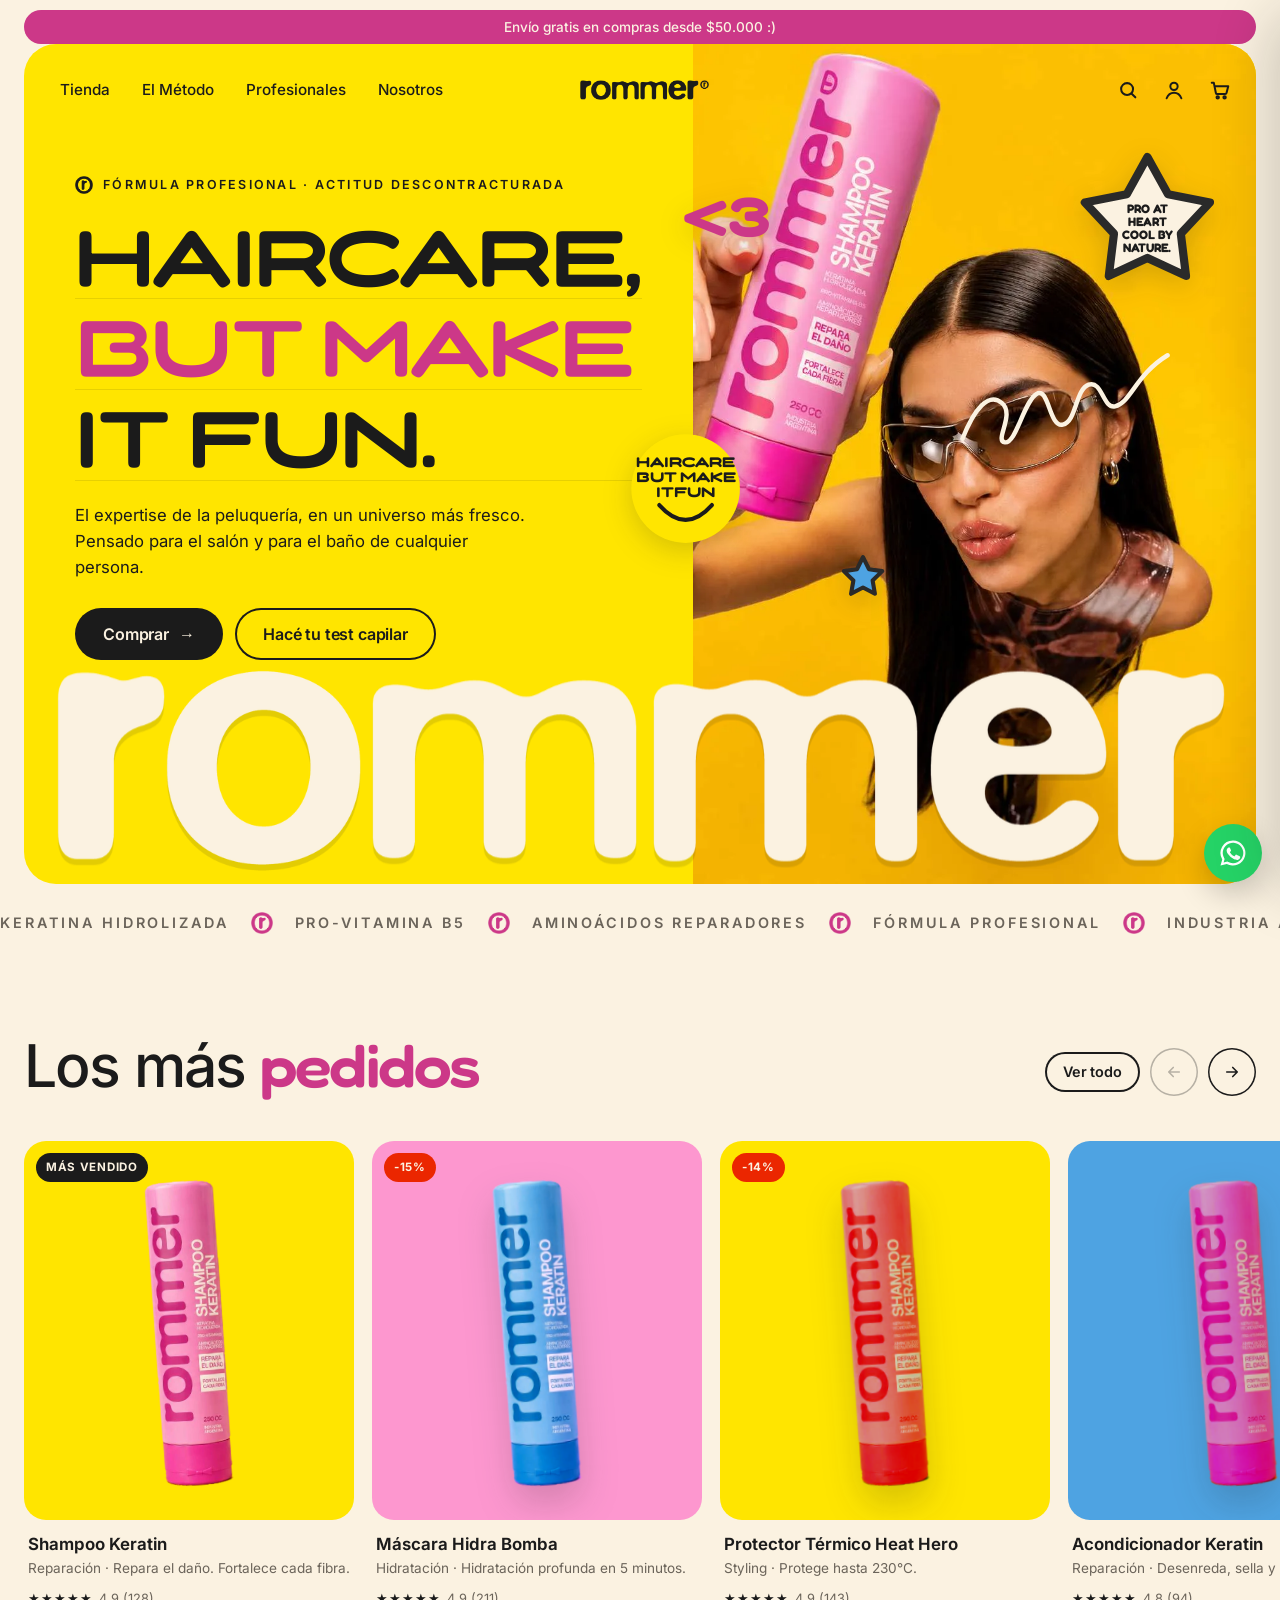
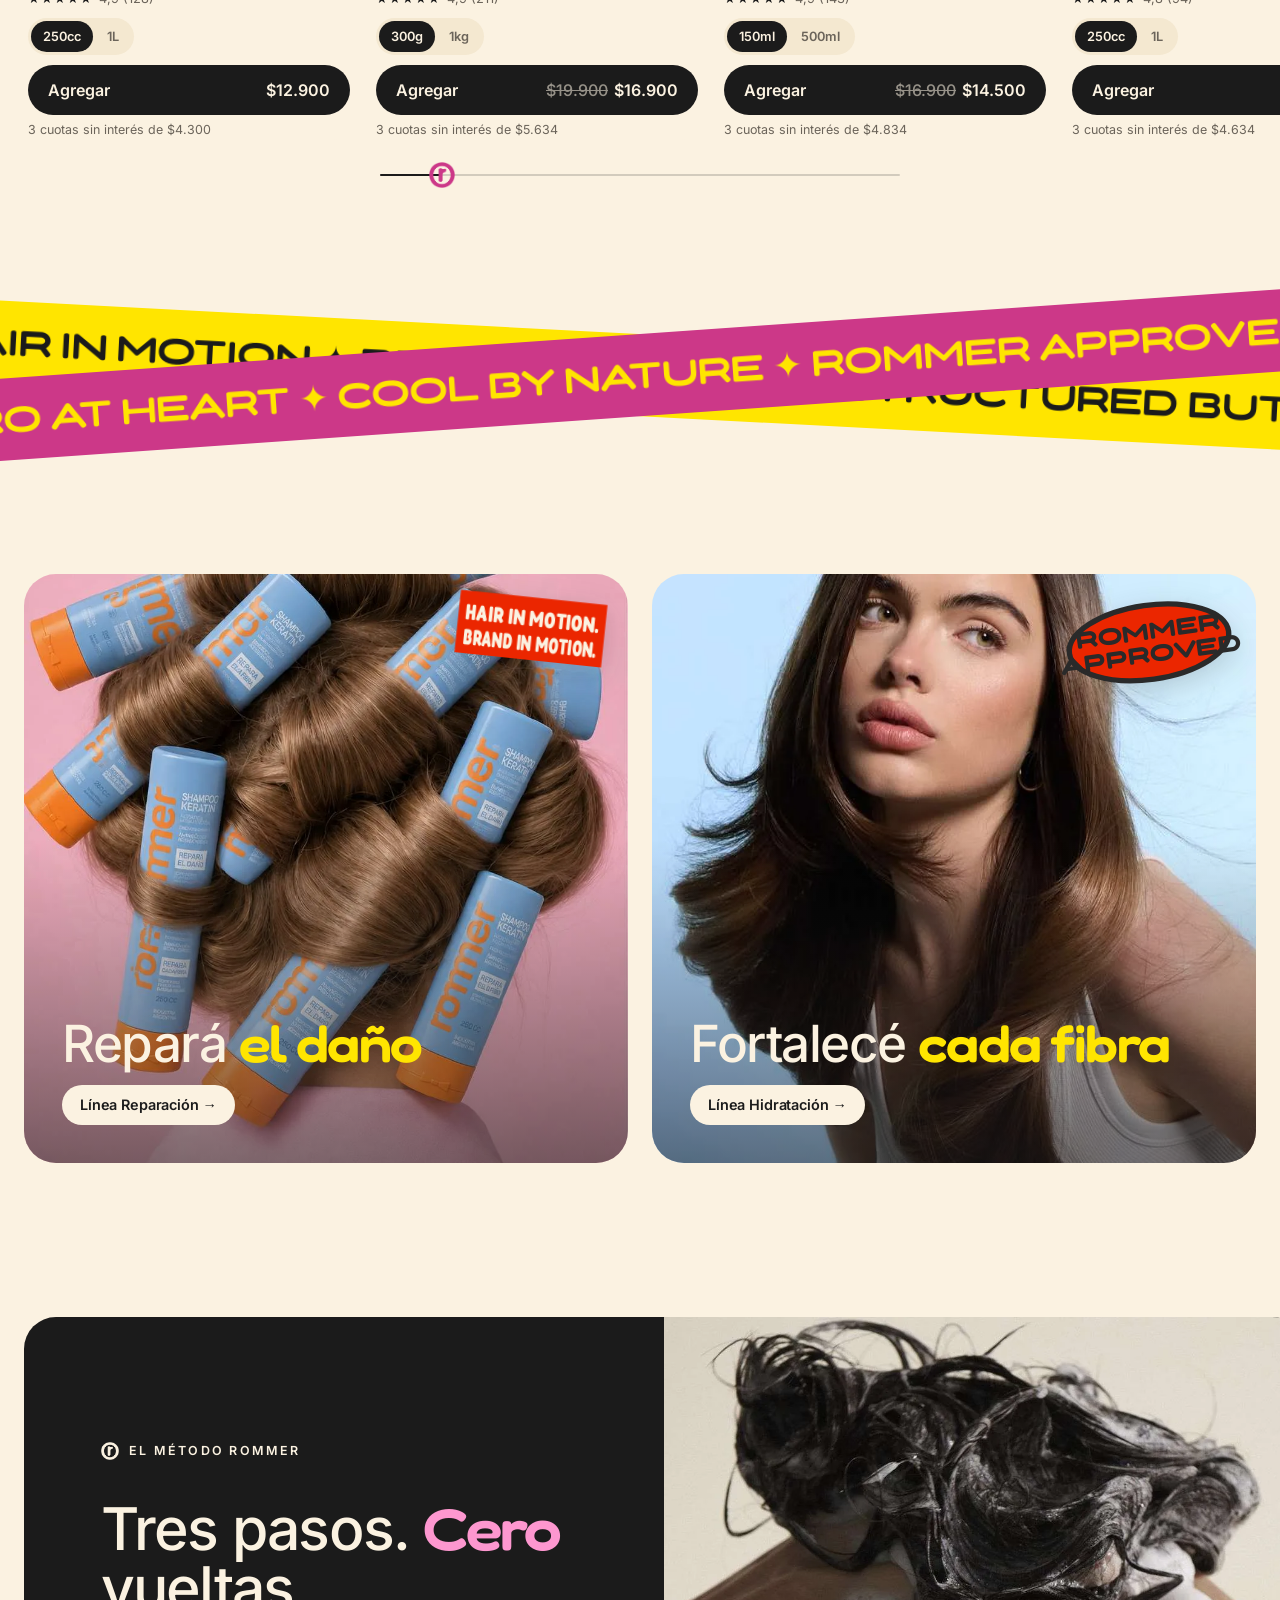
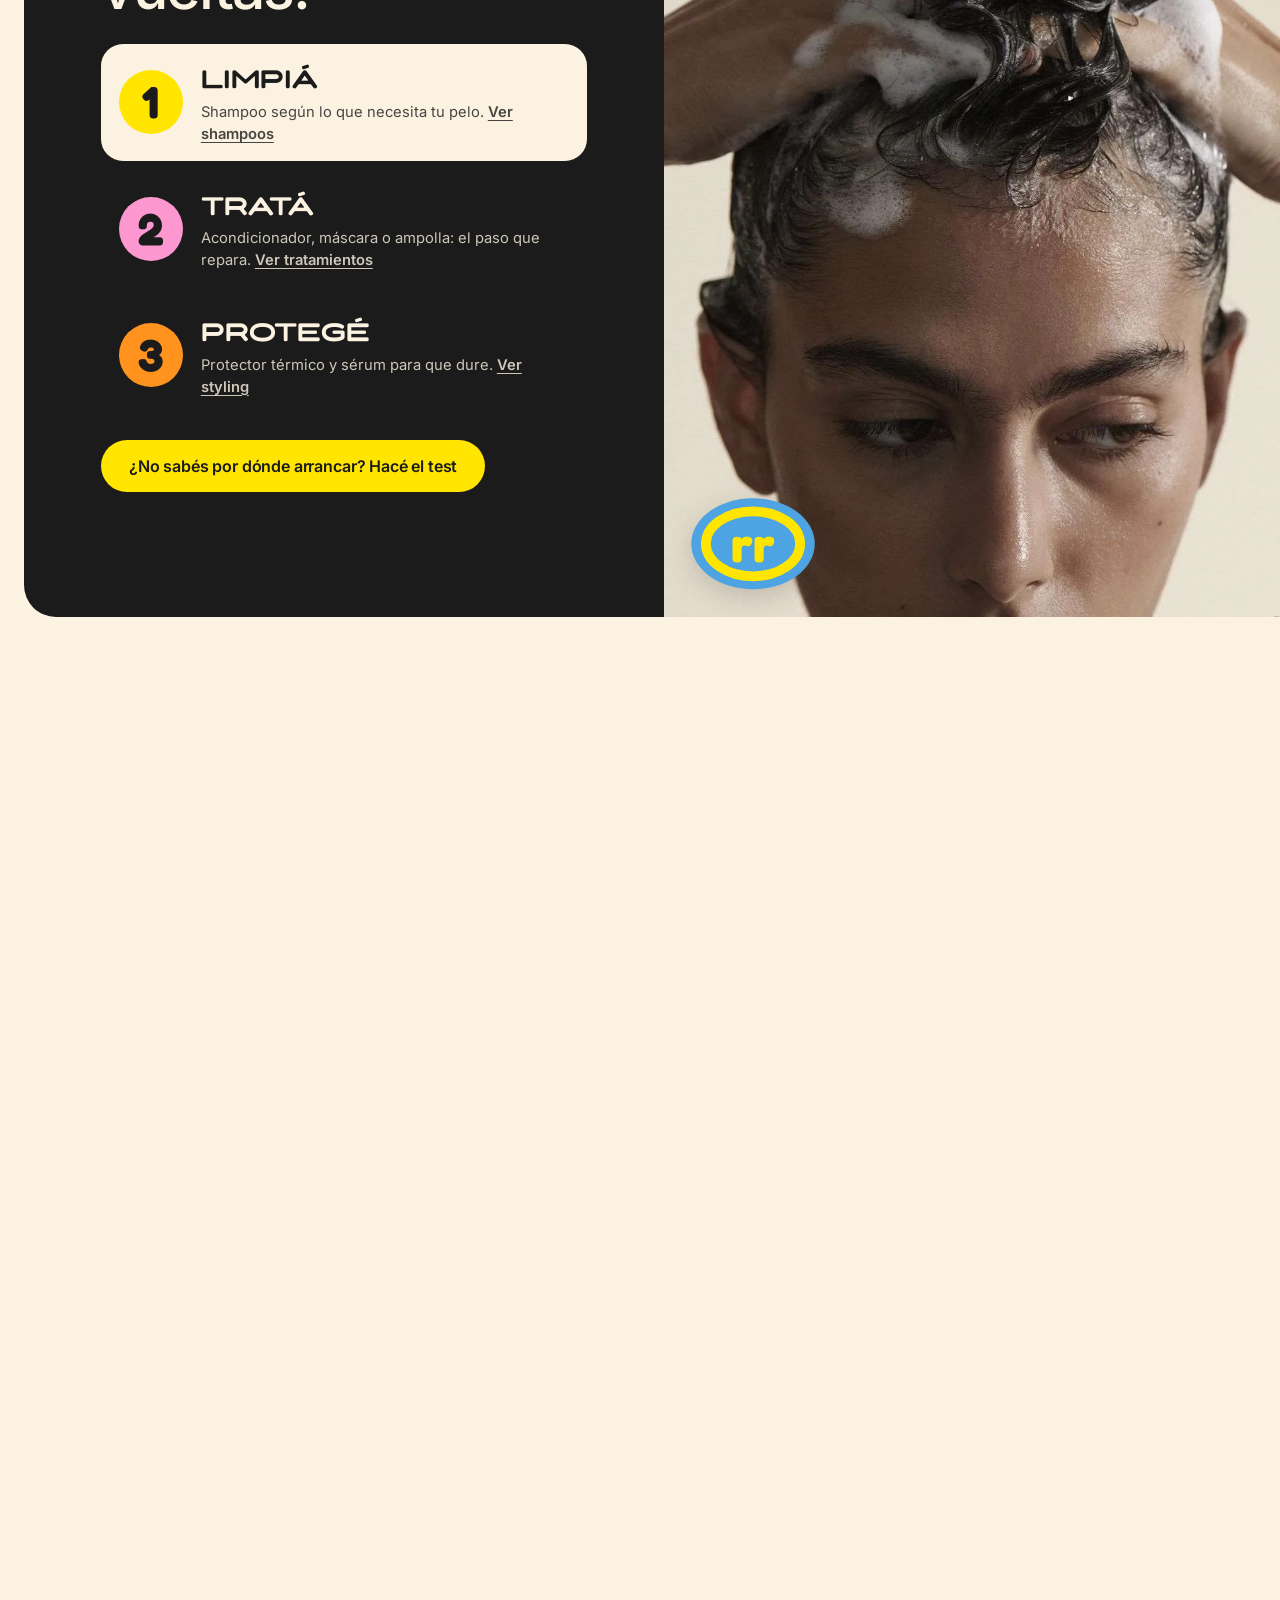
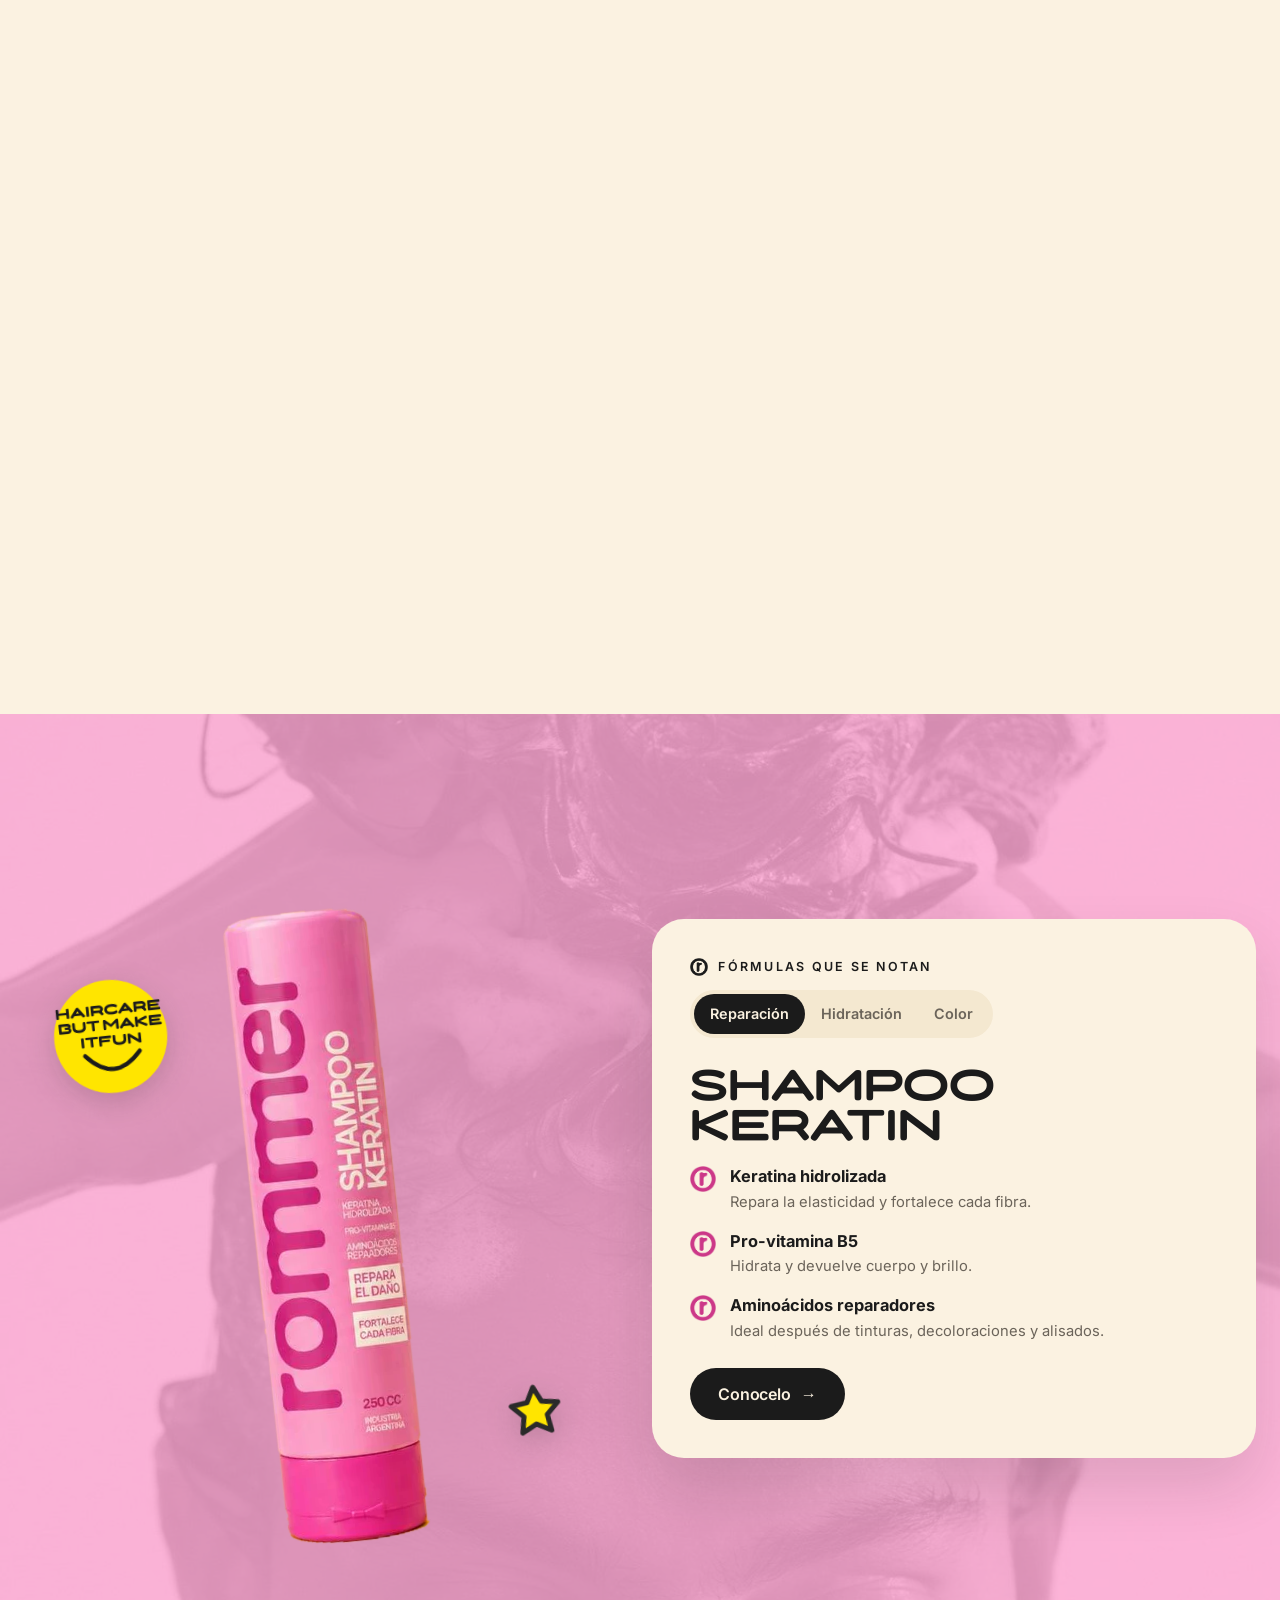
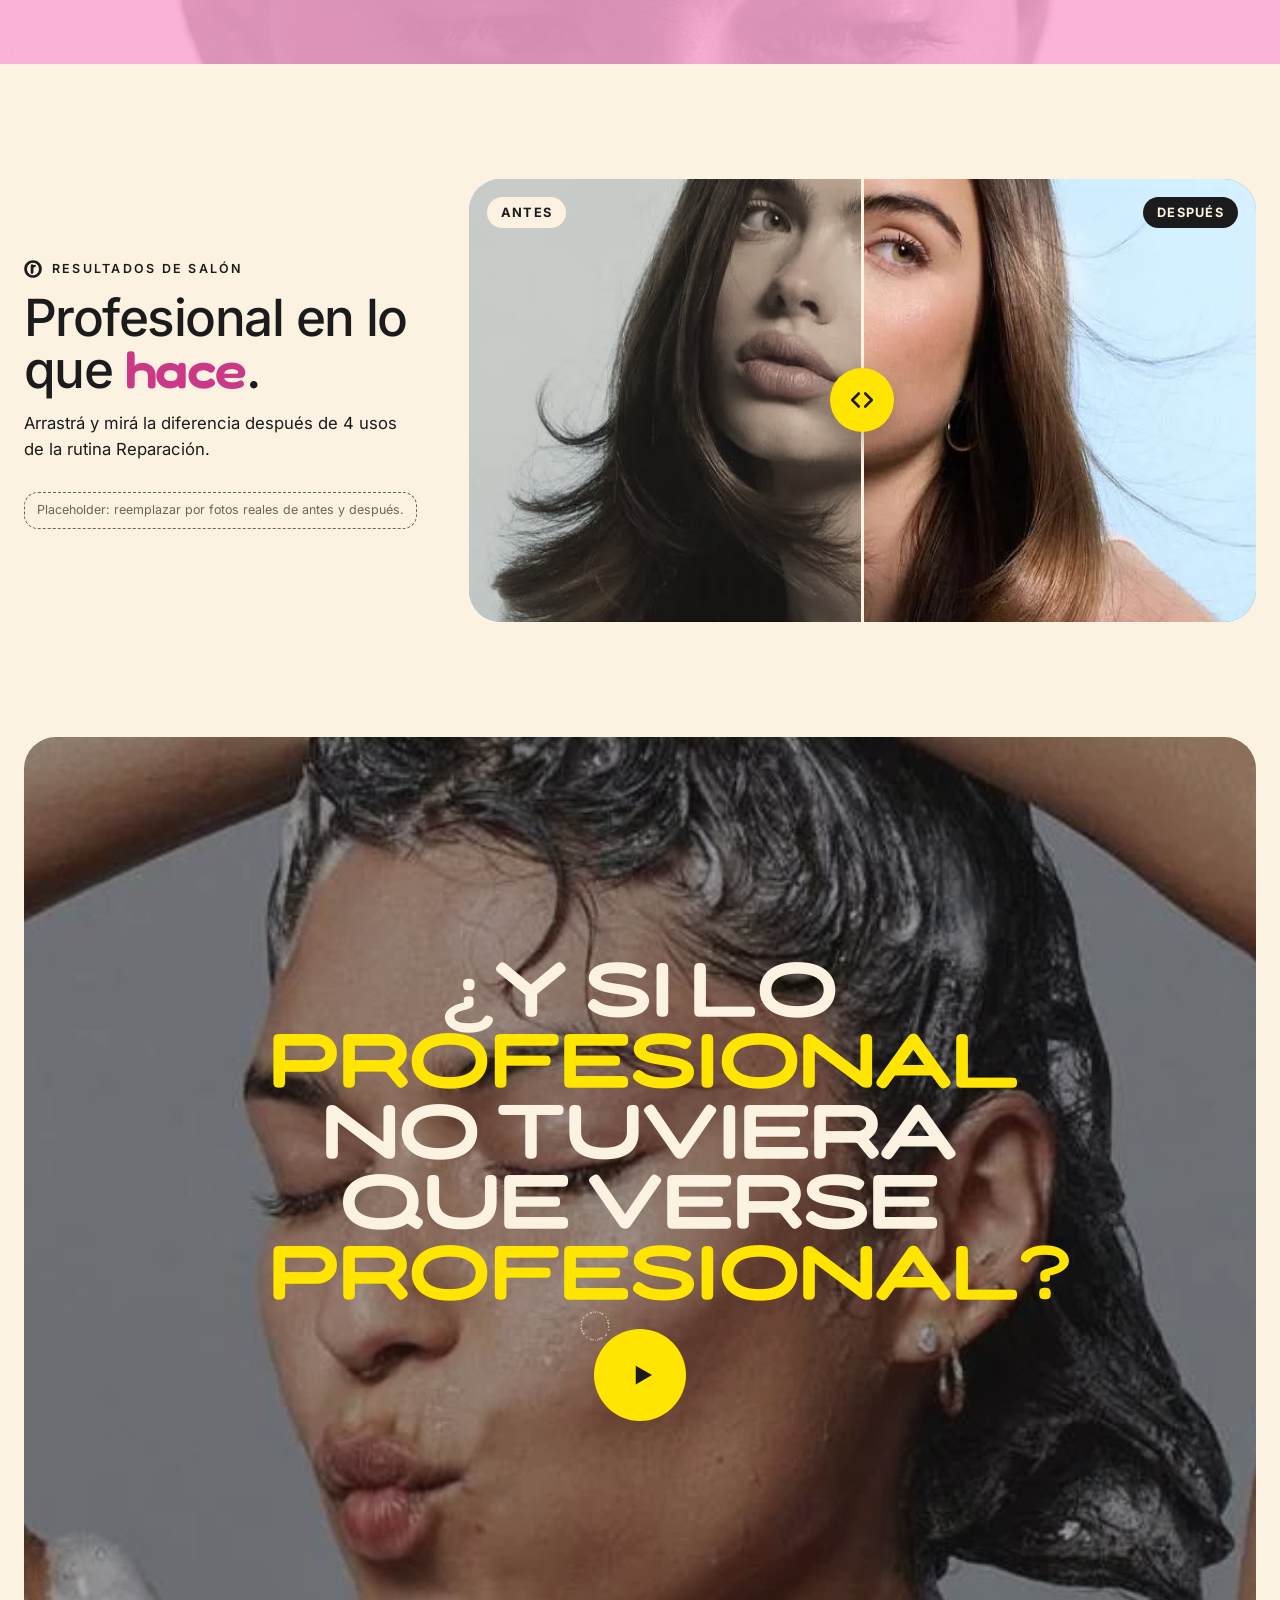
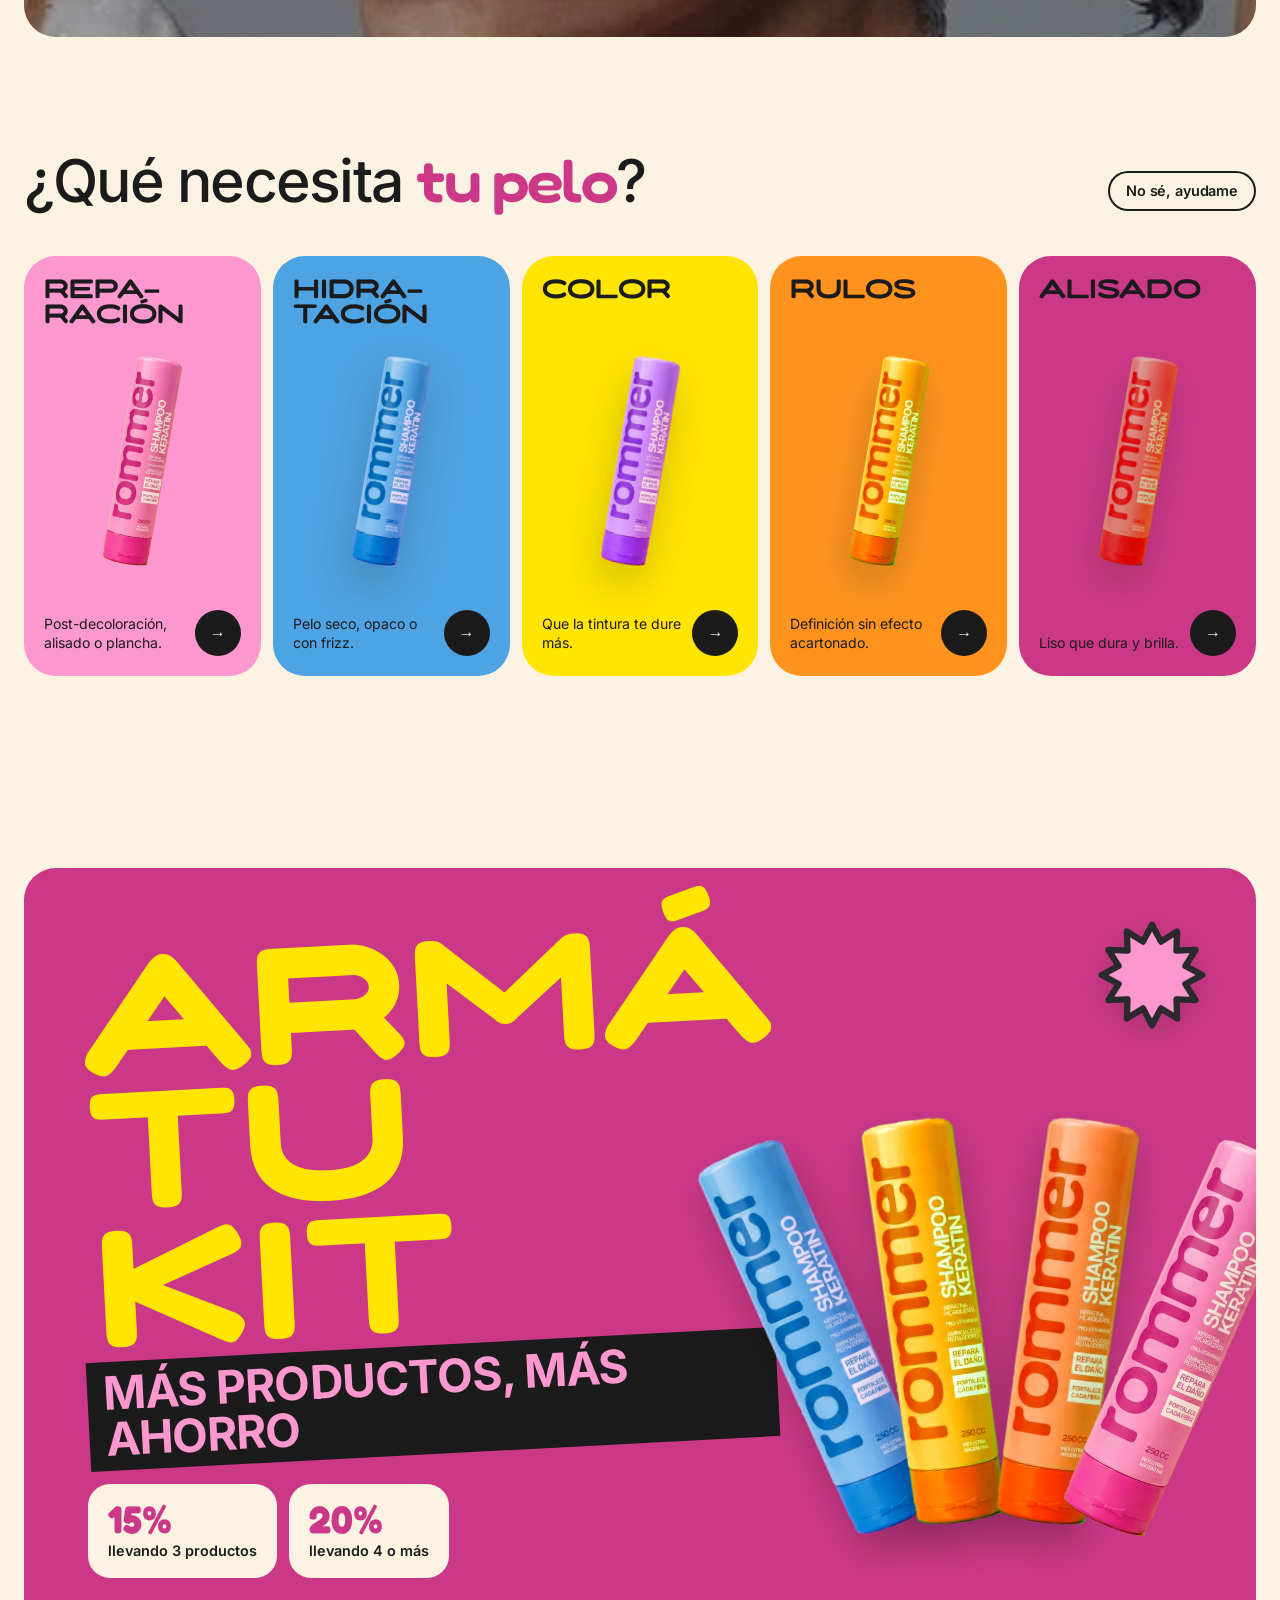
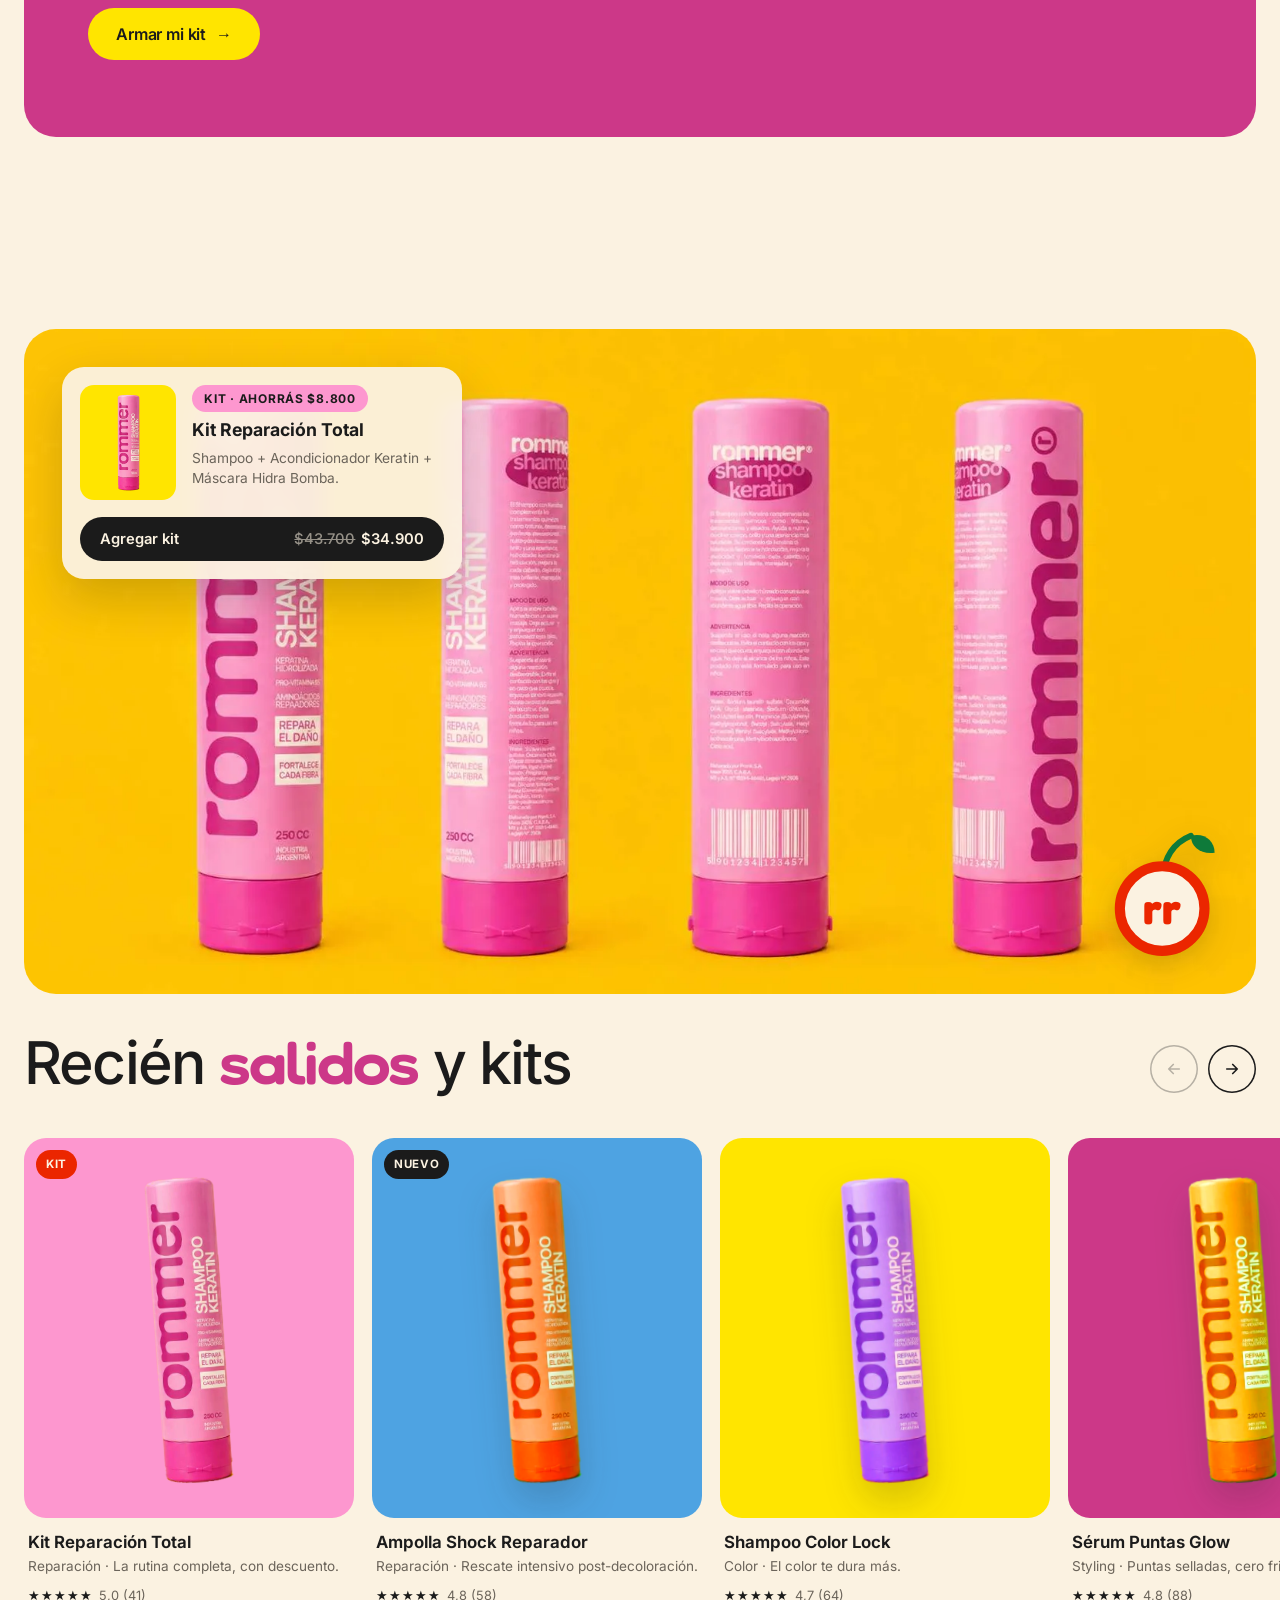
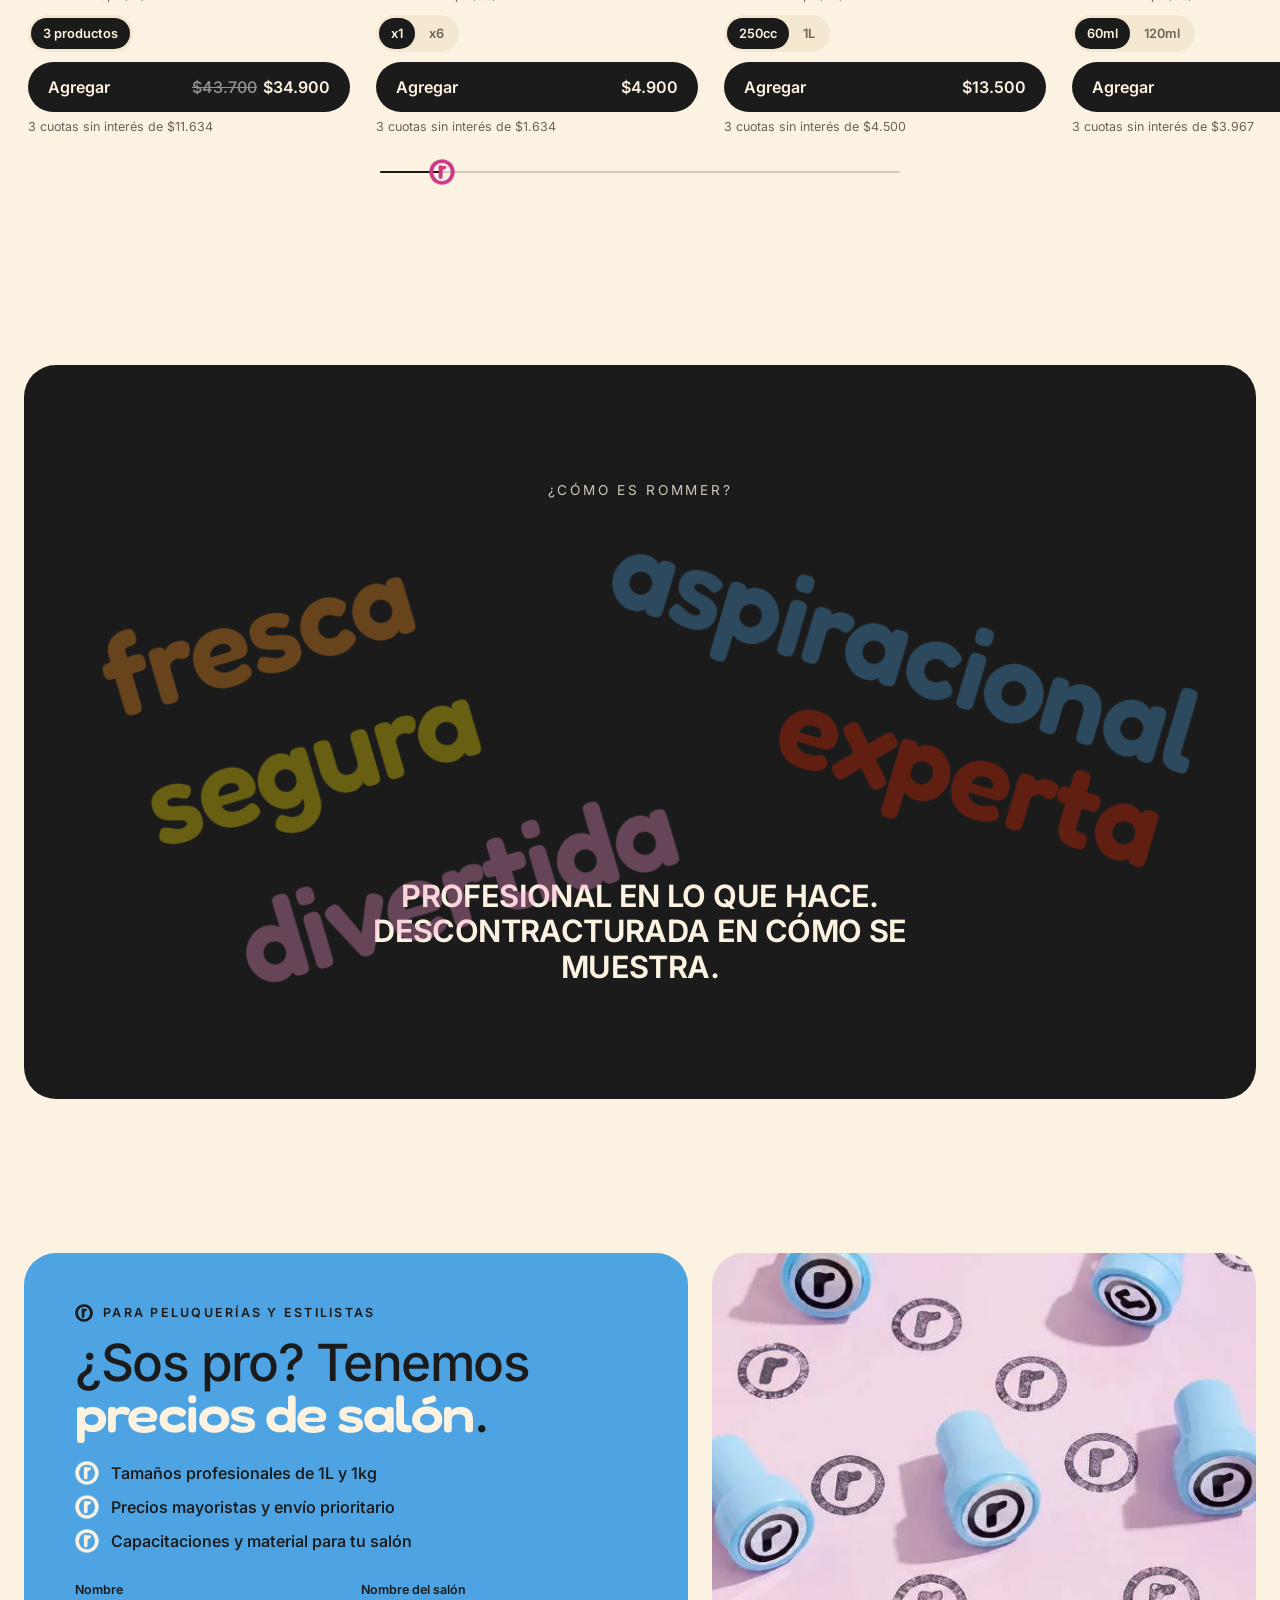
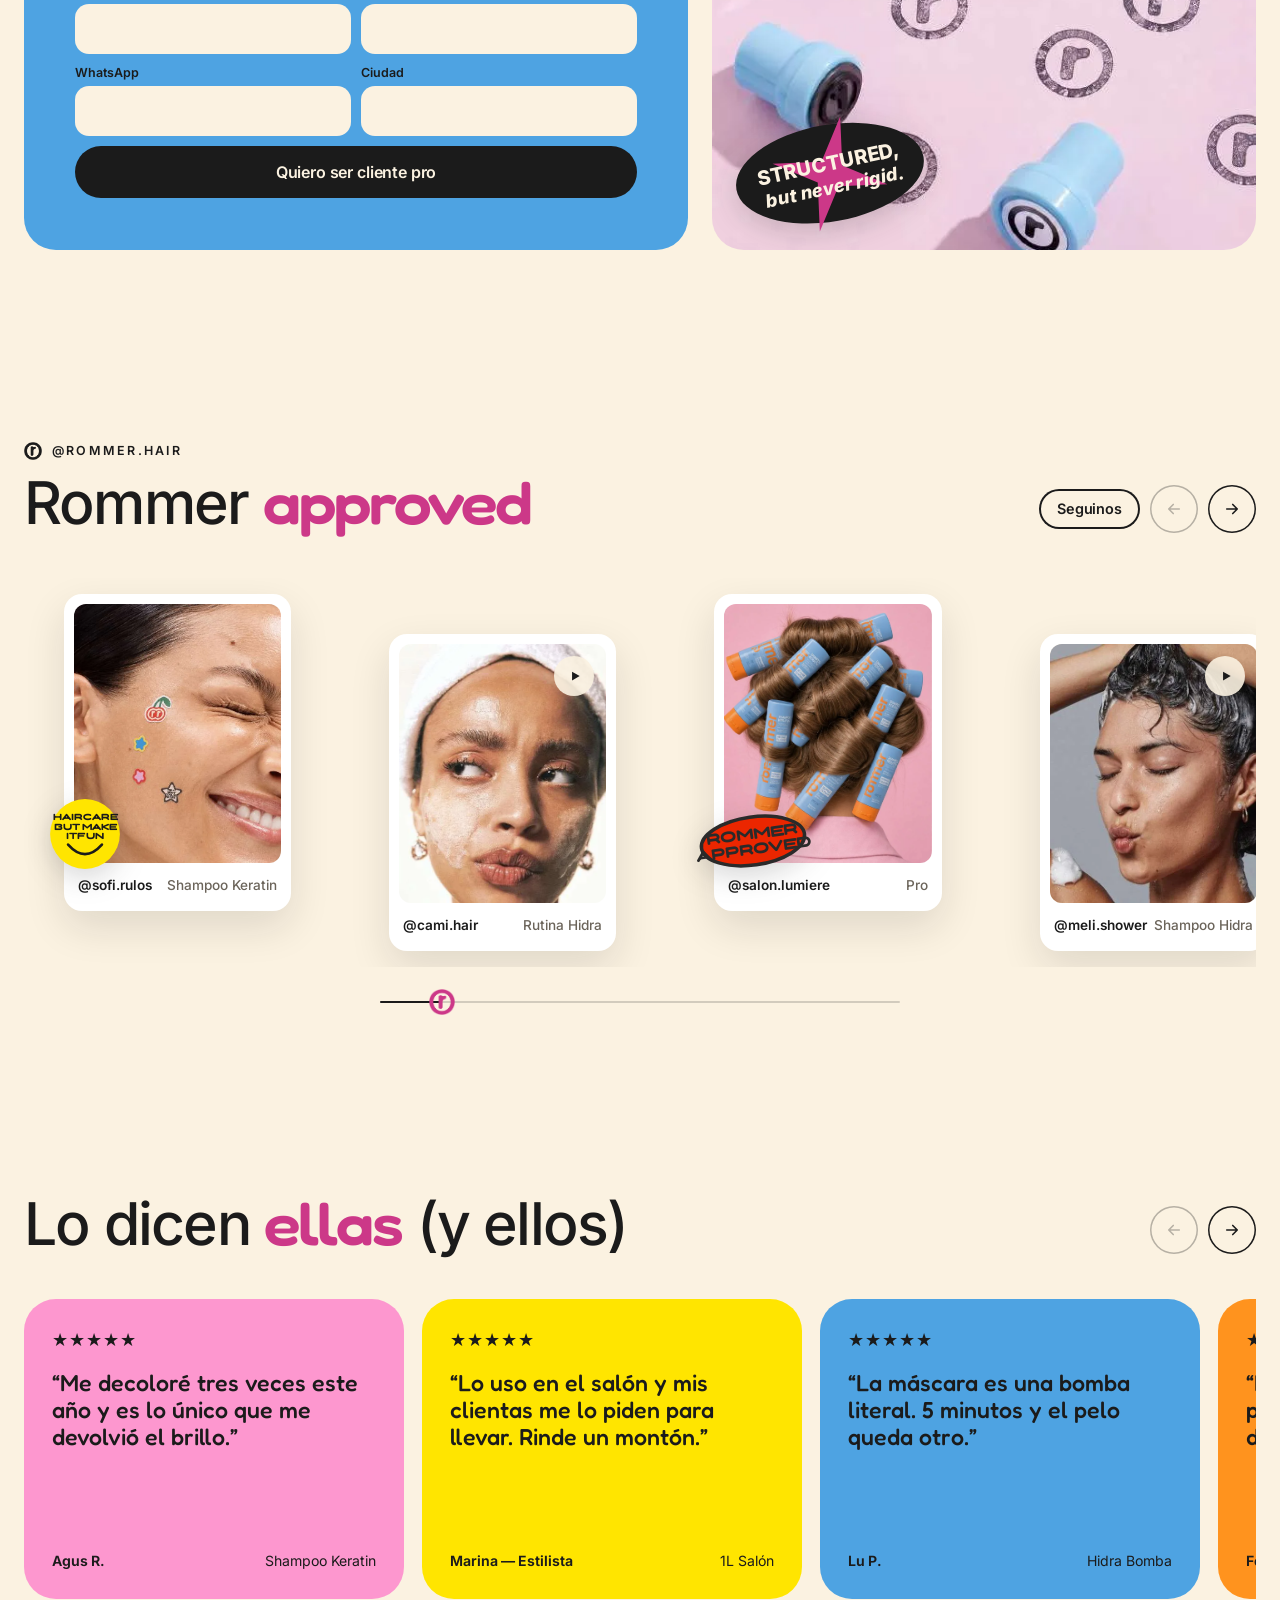
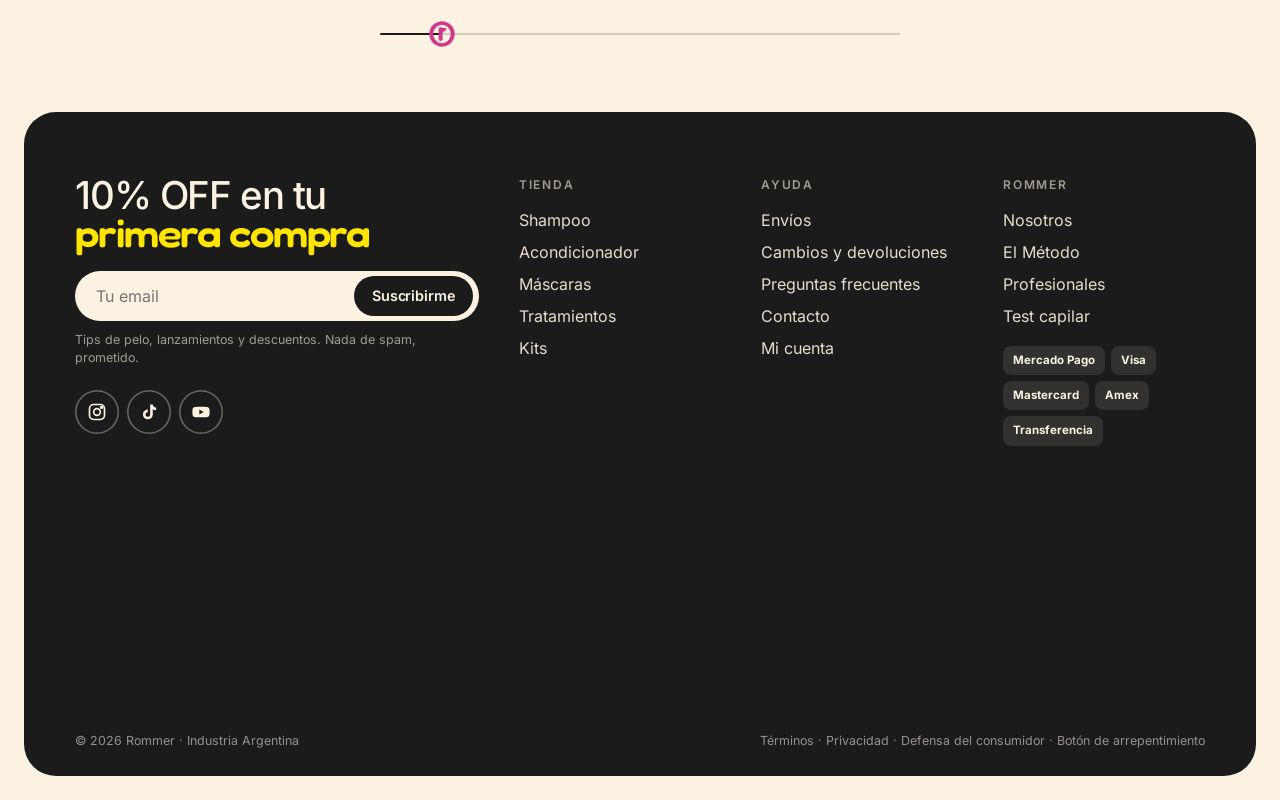
==== index.html @ 7e67f175 "Add files via upload" ====
<!doctype html>
<html lang="es-AR">
<head>
<meta charset="utf-8">
<meta name="viewport" content="width=device-width, initial-scale=1">
<title>Rommer — Cuidado capilar, pero con onda</title>
<meta name="description" content="Rommer: fórmula profesional, actitud descontracturada. Shampoo, acondicionador, máscaras y tratamientos para usar en casa o en el salón.">
<link rel="preload" href="assets/fonts/fredoka-latin-standard-normal.woff2" as="font" type="font/woff2" crossorigin>
<link rel="preload" href="assets/fonts/inter-latin-wght-normal.woff2" as="font" type="font/woff2" crossorigin>
<link rel="stylesheet" href="vendor/swiper-bundle.min.css">
<link rel="stylesheet" href="vendor/lenis.css">
<link rel="stylesheet" href="assets/css/rommer.css">
</head>
<body data-page="home">

<!-- Preloader -->
<div class="preloader" aria-hidden="true"><span class="js-wordmark"></span><div class="preloader__bar"><i></i></div></div>

<!-- 1. Barra de anuncio -->
<div class="announce" role="region" aria-label="Novedades">
  <div class="announce__pill">
    <p class="announce__msg">Prototipo de diseño · productos y precios de ejemplo</p>
    <p class="announce__msg">Envío gratis en compras desde $50.000 :)</p>
    <p class="announce__msg">3 cuotas sin interés con todas las tarjetas</p>
    <p class="announce__msg">Armá tu kit: 3 productos 15% OFF · 4 productos 20% OFF</p>
  </div>
</div>

<!-- 2. Header -->
<header class="header">
  <div class="header__bar">
    <nav class="header__nav" aria-label="Principal">
      <button class="js-mega" aria-expanded="false" aria-controls="mega">Tienda</button>
      <a href="#metodo">El Método</a>
      <a href="#profesionales">Profesionales</a>
      <a href="#" class="js-soon" data-soon="La página Nosotros la armamos en la próxima etapa">Nosotros</a>
    </nav>
    <button class="icon-btn burger js-burger" aria-label="Abrir menú"><svg viewBox="0 0 24 24" fill="none" stroke="currentColor" stroke-width="2.2" stroke-linecap="round"><path d="M4 8h16M4 16h11"/></svg></button>
    <a class="header__logo" href="index.html" aria-label="Rommer, inicio"><span class="logo-img"></span></a>
    <div class="header__actions">
      <button class="icon-btn js-search" aria-label="Buscar"><svg viewBox="0 0 24 24" fill="none" stroke="currentColor" stroke-width="2.2" stroke-linecap="round"><circle cx="11" cy="11" r="6.5"/><path d="m20 20-4-4"/></svg></button>
      <a class="icon-btn header__search-desk js-soon" href="#" data-soon="Mi cuenta la conecta WooCommerce en WordPress" aria-label="Mi cuenta"><svg viewBox="0 0 24 24" fill="none" stroke="currentColor" stroke-width="2.2" stroke-linecap="round"><circle cx="12" cy="8" r="4"/><path d="M4 21c1.5-4 4.5-6 8-6s6.5 2 8 6"/></svg></a>
      <button class="icon-btn cart-btn js-open-cart" aria-label="Abrir changuito"><svg viewBox="0 0 24 24" fill="none" stroke="currentColor" stroke-width="2.2" stroke-linecap="round" stroke-linejoin="round"><path d="M3 4h2.2l2.3 11.2a1.5 1.5 0 0 0 1.5 1.2h8.6a1.5 1.5 0 0 0 1.5-1.1L21 8H6.2"/><circle cx="9.5" cy="20" r="1.3"/><circle cx="17" cy="20" r="1.3"/></svg><span class="cart-count">0</span></button>
    </div>
  </div>
  <!-- Mega-menú -->
  <div class="mega" id="mega">
    <div><h4>Por categoría</h4><ul>
      <li><a href="#mas-vendidos">Shampoo</a></li><li><a href="#mas-vendidos">Acondicionador</a></li><li><a href="#mas-vendidos">Máscaras</a></li><li><a href="#mas-vendidos">Tratamientos</a></li><li><a href="#mas-vendidos">Styling</a></li><li><a href="#novedades">Kits <small>ahorrá hasta 20%</small></a></li></ul></div>
    <div><h4>Por necesidad</h4><ul>
      <li><a href="#necesidades">Reparación</a></li><li><a href="#necesidades">Hidratación</a></li><li><a href="#necesidades">Color</a></li><li><a href="#necesidades">Rulos</a></li><li><a href="#necesidades">Alisado</a></li></ul></div>
    <div><h4>El Método Rommer</h4><ul>
      <li><a href="#metodo">1. Limpiá</a></li><li><a href="#metodo">2. Tratá</a></li><li><a href="#metodo">3. Protegé</a></li><li><a href="#" class="js-quiz">Test capilar <small>2 min</small></a></li></ul></div>
    <a class="mega__feature" href="#novedades"><img src="assets/img/campaign-pink.webp" alt="" loading="lazy"><span class="btn btn--cream btn--sm">Kit Reparación Total →</span></a>
  </div>
</header>

<!-- Menú mobile -->
<nav class="mmenu" aria-label="Menú mobile">
  <button class="icon-btn mmenu__close js-close" aria-label="Cerrar menú"><svg viewBox="0 0 24 24" fill="none" stroke="currentColor" stroke-width="2.2" stroke-linecap="round"><path d="M6 6l12 12M18 6 6 18"/></svg></button>
  <a class="big" href="#mas-vendidos">Tienda</a>
  <a class="big" href="#metodo">El Método</a>
  <a class="big" href="#necesidades">Necesidades</a>
  <a class="big" href="#profesionales">Profesionales</a>
  <a class="big js-quiz" href="#">Test capilar</a>
  <div class="mmenu__small"><a href="#">Mi cuenta</a><a href="#">Envíos</a><a href="#">Preguntas frecuentes</a><a href="#">Contacto</a></div>
</nav>

<!-- Buscador -->
<div class="search" role="dialog" aria-label="Buscar productos">
  <div class="search__box">
    <input class="search__input" type="search" placeholder="¿Qué necesita tu pelo?" aria-label="Buscar">
    <div class="search__results"></div>
  </div>
</div>

<main id="top">

  <!-- 3. Hero -->
  <section class="hero" aria-label="Rommer">
    <div class="hero__card">
      <div class="hero__copy">
        <p class="eyebrow"><span class="r-dot"></span>Fórmula profesional · Actitud descontracturada</p>
        <h1 class="display hero__title"><span class="line"><span>Haircare,</span></span><span class="line"><span class="pink">but make</span></span><span class="line"><span>it fun.</span></span></h1>
        <p class="lead">El expertise de la peluquería, en un universo más fresco. Pensado para el salón y para el baño de cualquier persona.</p>
        <div class="hero__ctas">
          <a class="btn btn--ink" href="#mas-vendidos">Comprar <span class="arrow">→</span></a>
          <a class="btn btn--line js-quiz" href="#">Hacé tu test capilar</a>
        </div>
      </div>
      <div class="hero__media">
        <img src="assets/img/campaign-yellow.webp" alt="Chica con anteojos sosteniendo el Shampoo Keratin de Rommer sobre fondo amarillo" fetchpriority="high">
      </div>
      <svg class="hero__scribble" viewBox="0 0 260 90" fill="none" aria-hidden="true"><path pathLength="1" d="M6 60c20-30 40-46 52-30s-18 40-6 44 30-40 46-46 6 40 22 40 22-36 38-38 10 30 24 30c18 0 30-30 70-44" stroke="currentColor" stroke-width="5" stroke-linecap="round" stroke-linejoin="round"/></svg>
      <span class="sticker hero__badge spin-slow" data-sticker="proheart" data-depth="1.2" style="animation-duration:22s"></span>
      <span class="sticker float hero__smiley" data-sticker="smiley" data-depth=".8"></span>
      <span class="sticker hero__heart" data-sticker="heart" data-depth="-1"></span>
      <span class="sticker" data-sticker="star" data-fill="#4EA3E2" data-depth="1.6" style="width:46px;right:30%;bottom:34%;z-index:6"></span>
      <div class="hero__word" aria-hidden="true"><span class="js-wordmark"></span></div>
    </div>
  </section>

  <!-- 4. Marquee de beneficios -->
  <div class="marquee benefits" aria-label="Beneficios" style="--dur:40s">
    <div class="marquee__track">
      <span class="marquee__item">Keratina hidrolizada <span class="r-dot"></span> Pro-vitamina B5 <span class="r-dot"></span> Aminoácidos reparadores <span class="r-dot"></span> Fórmula profesional <span class="r-dot"></span> Industria argentina <span class="r-dot"></span></span>
      <span class="marquee__item" aria-hidden="true">Keratina hidrolizada <span class="r-dot"></span> Pro-vitamina B5 <span class="r-dot"></span> Aminoácidos reparadores <span class="r-dot"></span> Fórmula profesional <span class="r-dot"></span> Industria argentina <span class="r-dot"></span></span>
    </div>
  </div>

  <!-- 5. Carrusel Más vendidos -->
  <section class="section section--tight" id="mas-vendidos" data-carousel-wrap>
    <div class="wrap">
      <div class="section-head reveal">
        <h2 class="mix">Los más <em>pedidos</em></h2>
        <div class="section-head__side">
          <a class="btn btn--line btn--sm" href="#">Ver todo</a>
          <button class="round-arrow js-prev" aria-label="Anterior"><svg viewBox="0 0 24 24" fill="none" stroke="currentColor" stroke-width="2.2" stroke-linecap="round" stroke-linejoin="round"><path d="M19 12H5M11 6l-6 6 6 6"/></svg></button>
          <button class="round-arrow js-next" aria-label="Siguiente"><svg viewBox="0 0 24 24" fill="none" stroke="currentColor" stroke-width="2.2" stroke-linecap="round" stroke-linejoin="round"><path d="M5 12h14M13 6l6 6-6 6"/></svg></button>
        </div>
      </div>
      <div class="swiper carousel js-carousel" data-products="shampoo-keratin,mascara-hidra-bomba,heat-hero,acondicionador-keratin,serum-glow,ampolla-shock,shampoo-hidra,color-lock">
        <div class="swiper-wrapper"></div>
      </div>
      <div class="r-progress" aria-hidden="true"><div class="r-progress__fill"></div><div class="r-progress__knob"><span class="r-dot"></span></div></div>
    </div>
  </section>

  <!-- Cintas cruzadas -->
  <div class="tapes" aria-hidden="true">
    <div class="tape tape--b marquee marquee--rev" style="--dur:34s"><div class="marquee__track">
      <span class="marquee__item">Hair in motion ✦ Brand in motion ✦ Structured but never rigid ✦</span><span class="marquee__item">Hair in motion ✦ Brand in motion ✦ Structured but never rigid ✦</span>
    </div></div>
    <div class="tape tape--a marquee" style="--dur:26s"><div class="marquee__track">
      <span class="marquee__item">Pro at heart ✦ Cool by nature ✦ Rommer approved ✦</span><span class="marquee__item">Pro at heart ✦ Cool by nature ✦ Rommer approved ✦</span>
    </div></div>
  </div>

  <!-- 6. Banners 50/50 -->
  <section class="section section--tight">
    <div class="wrap duo">
      <a class="duo__card reveal" href="producto.html#shampoo-keratin">
        <img src="assets/img/campaign-pink.webp" alt="Cabeza con ruleros hechos con envases de Rommer sobre fondo rosa" loading="lazy">
        <div class="duo__body"><p class="mix">Repará <em>el daño</em></p><span class="btn btn--cream btn--sm">Línea Reparación →</span></div>
        <span class="sticker" data-sticker="motion" style="width:150px;top:22px;right:22px;transform:rotate(6deg)"></span>
      </a>
      <a class="duo__card reveal" href="producto.html#mascara-hidra-bomba">
        <img src="assets/img/campaign-blue.webp" alt="Chica con pelo largo en movimiento sobre fondo celeste" loading="lazy">
        <div class="duo__body"><p class="mix">Fortalecé <em>cada fibra</em></p><span class="btn btn--cream btn--sm">Línea Hidratación →</span></div>
        <span class="sticker" data-sticker="approved" style="width:170px;top:22px;right:22px"></span>
      </a>
    </div>
  </section>

  <!-- 7. El Método Rommer -->
  <section class="section section--tight" id="metodo">
    <div class="method">
      <div class="method__inner">
        <div class="method__left">
          <p class="eyebrow"><span class="r-dot"></span>El Método Rommer</p>
          <h2 class="mix">Tres pasos. <em>Cero</em> vueltas.</h2>
          <div class="steps">
            <div class="step" style="--c:#FFE500"><span class="step__n">1</span><div><h3>Limpiá</h3><p>Shampoo según lo que necesita tu pelo. <a href="producto.html#shampoo-keratin">Ver shampoos</a></p></div></div>
            <div class="step" style="--c:#FD97CF"><span class="step__n">2</span><div><h3>Tratá</h3><p>Acondicionador, máscara o ampolla: el paso que repara. <a href="producto.html#mascara-hidra-bomba">Ver tratamientos</a></p></div></div>
            <div class="step" style="--c:#FF931E"><span class="step__n">3</span><div><h3>Protegé</h3><p>Protector térmico y sérum para que dure. <a href="producto.html#heat-hero">Ver styling</a></p></div></div>
          </div>
          <div><a class="btn btn--yellow js-quiz" href="#">¿No sabés por dónde arrancar? Hacé el test</a></div>
        </div>
        <div class="method__right">
          <img class="method__img" src="assets/img/foam-hands.webp" alt="Manos con espuma de shampoo" loading="lazy">
          <img class="method__img" src="assets/img/towel-face.webp" alt="Chica con toalla en la cabeza" loading="lazy">
          <img class="method__img" src="assets/img/hair-comb.webp" alt="Peine celeste en pelo cobrizo" loading="lazy">
          <span class="sticker method__tag float" data-sticker="rr" style="position:absolute;width:130px"></span>
        </div>
      </div>
    </div>
  </section>

  <!-- 8. Producto estrella con pestañas -->
  <section class="section star-prod" style="--tabc:#FD97CF">
    <div class="star-prod__bg" aria-hidden="true"><img src="assets/img/foam-hands.webp" alt="" loading="lazy"></div>
    <div class="wrap star-prod__grid">
      <div class="star-prod__bottle" style="--tint:none" aria-hidden="true">
        <img class="is-active" src="assets/img/bottle-0.webp" alt="" loading="lazy">
        <img src="assets/img/bottle-1.webp" alt="" loading="lazy">
        <img src="assets/img/bottle-2.webp" alt="" loading="lazy">
        <img src="assets/img/bottle-3.webp" alt="" loading="lazy">
        <span class="sticker pop" data-sticker="smiley" style="width:120px;left:8%;top:12%"></span>
        <span class="sticker pop" data-sticker="star" data-fill="#FFE500" style="width:56px;right:14%;bottom:18%"></span>
      </div>
      <div class="tabs-card reveal" data-tabs>
        <p class="eyebrow"><span class="r-dot"></span>Fórmulas que se notan</p>
        <div class="tabs" role="tablist" aria-label="Líneas">
          <button role="tab" id="t1" aria-controls="p1" aria-selected="true" data-c="pink" data-t="pink">Reparación</button>
          <button role="tab" id="t2" aria-controls="p2" aria-selected="false" data-c="sky" data-t="sky">Hidratación</button>
          <button role="tab" id="t3" aria-controls="p3" aria-selected="false" data-c="yellow" data-t="violet">Color</button>
        </div>
        <div class="tab-panel" role="tabpanel" id="p1" aria-labelledby="t1">
          <h3 class="display h-md">Shampoo Keratin</h3>
          <ul class="actives">
            <li><span class="r-dot"></span><div><strong>Keratina hidrolizada</strong><span>Repara la elasticidad y fortalece cada fibra.</span></div></li>
            <li><span class="r-dot"></span><div><strong>Pro-vitamina B5</strong><span>Hidrata y devuelve cuerpo y brillo.</span></div></li>
            <li><span class="r-dot"></span><div><strong>Aminoácidos reparadores</strong><span>Ideal después de tinturas, decoloraciones y alisados.</span></div></li>
          </ul>
          <a class="btn btn--ink" href="producto.html#shampoo-keratin">Conocelo <span class="arrow">→</span></a>
        </div>
        <div class="tab-panel" role="tabpanel" id="p2" aria-labelledby="t2" hidden>
          <h3 class="display h-md">Máscara Hidra Bomba</h3>
          <ul class="actives">
            <li><span class="r-dot"></span><div><strong>Ácido hialurónico</strong><span>Retiene la humedad dentro de la fibra.</span></div></li>
            <li><span class="r-dot"></span><div><strong>Manteca de karité</strong><span>Nutre sin apelmazar.</span></div></li>
            <li><span class="r-dot"></span><div><strong>Pantenol</strong><span>Suavidad y brillo desde el primer uso.</span></div></li>
          </ul>
          <a class="btn btn--ink" href="producto.html#mascara-hidra-bomba">Conocela <span class="arrow">→</span></a>
        </div>
        <div class="tab-panel" role="tabpanel" id="p3" aria-labelledby="t3" hidden>
          <h3 class="display h-md">Shampoo Color Lock</h3>
          <ul class="actives">
            <li><span class="r-dot"></span><div><strong>Filtro UV</strong><span>Protege el color del sol.</span></div></li>
            <li><span class="r-dot"></span><div><strong>pH ácido</strong><span>Sella la cutícula para que el color no se vaya.</span></div></li>
            <li><span class="r-dot"></span><div><strong>Aminoácidos</strong><span>Fortalece el pelo procesado.</span></div></li>
          </ul>
          <a class="btn btn--ink" href="producto.html#color-lock">Conocelo <span class="arrow">→</span></a>
        </div>
      </div>
    </div>
  </section>

  <!-- 9. Antes / después -->
  <section class="section">
    <div class="wrap ba-grid">
      <div class="reveal">
        <p class="eyebrow"><span class="r-dot"></span>Resultados de salón</p>
        <h2 class="mix" style="font-size:clamp(2rem,4vw,3.6rem)">Profesional en lo que <em>hace</em>.</h2>
        <p class="lead">Arrastrá y mirá la diferencia después de 4 usos de la rutina Reparación.</p>
        <p class="placeholder-note">Placeholder: reemplazar por fotos reales de antes y después.</p>
      </div>
      <div class="ba reveal" tabindex="0" role="slider" aria-label="Comparar antes y después" aria-valuemin="0" aria-valuemax="100" aria-valuenow="50">
        <img src="assets/img/campaign-blue.webp" alt="Después">
        <div class="ba__before" style="position:absolute;inset:0"><img src="assets/img/campaign-blue.webp" alt="Antes"></div>
        <span class="ba__label ba__label--a">Antes</span><span class="ba__label ba__label--b">Después</span>
        <div class="ba__line"></div>
        <div class="ba__handle" aria-hidden="true"><svg width="26" height="26" viewBox="0 0 24 24" fill="none" stroke="#1B1B1B" stroke-width="2.4" stroke-linecap="round" stroke-linejoin="round"><path d="M9 6l-6 6 6 6M15 6l6 6-6 6"/></svg></div>
      </div>
    </div>
  </section>

  <!-- 10. Video full-bleed -->
  <section class="film" aria-label="Video de campaña">
    <div class="film__media"><img src="assets/img/foam-kiss.webp" alt="" loading="lazy"></div>
    <div class="film__copy">
      <h2 class="display"><span class="w">¿Y</span> <span class="w">si</span> <span class="w">lo</span> <span class="w y">profesional</span> <span class="w">no</span> <span class="w">tuviera</span> <span class="w">que</span> <span class="w">verse</span> <span class="w y">profesional?</span></h2>
      <button class="play js-soon" data-soon="Acá va el video de campaña (placeholder)" aria-label="Ver video">
        <svg class="play__ring" viewBox="0 0 128 128" aria-hidden="true"><defs><path id="ring" d="M64 64m-56 0a56 56 0 1 1 112 0a56 56 0 1 1-112 0"/></defs><text><textPath href="#ring">Hair in motion ✦ Brand in motion ✦ Mirá el video ✦</textPath></text></svg>
        <svg viewBox="0 0 24 24" fill="currentColor"><path d="M7 4.5v15l13-7.5z"/></svg>
      </button>
    </div>
  </section>

  <!-- 11. Comprar por necesidad -->
  <section class="section needs-sec" id="necesidades">
    <div class="wrap">
      <div class="section-head reveal"><h2 class="mix">¿Qué necesita <em>tu pelo</em>?</h2><a class="btn btn--line btn--sm js-quiz" href="#">No sé, ayudame</a></div>
      <div class="needs">
        <a class="need" href="producto.html#shampoo-keratin" style="--c:#FD97CF;--tint:none"><h3>Repa&shy;ración</h3><img src="assets/img/bottle-0.webp" alt="" loading="lazy"><p>Post-decoloración, alisado o plancha.</p><span class="go">→</span></a>
        <a class="need" href="producto.html#mascara-hidra-bomba" style="--c:#4EA3E2;--tint:hue-rotate(-118deg) saturate(1.05)"><h3>Hidra&shy;tación</h3><img src="assets/img/bottle-0.webp" alt="" loading="lazy"><p>Pelo seco, opaco o con frizz.</p><span class="go">→</span></a>
        <a class="need" href="producto.html#color-lock" style="--c:#FFE500;--tint:hue-rotate(-48deg) saturate(1.1)"><h3>Color</h3><img src="assets/img/bottle-0.webp" alt="" loading="lazy"><p>Que la tintura te dure más.</p><span class="go">→</span></a>
        <a class="need" href="producto.html#serum-glow" style="--c:#FF931E;--tint:hue-rotate(80deg) saturate(1.9) brightness(1.18)"><h3>Rulos</h3><img src="assets/img/bottle-0.webp" alt="" loading="lazy"><p>Definición sin efecto acartonado.</p><span class="go">→</span></a>
        <a class="need" href="producto.html#heat-hero" style="--c:#CC3888;--tint:hue-rotate(32deg) saturate(2) brightness(.86)"><h3>Alisado</h3><img src="assets/img/bottle-0.webp" alt="" loading="lazy"><p>Liso que dura y brilla.</p><span class="go">→</span></a>
      </div>
    </div>
  </section>

  <!-- 12. Banner Armá tu kit -->
  <section class="section section--tight">
    <div class="kit">
      <div class="kit__grid">
        <div>
          <p class="kit__word">Armá<br>tu kit</p>
          <span class="kit__band">Más productos, más ahorro</span>
          <div class="kit__tiers">
            <div class="tier"><b>15%</b><span>llevando 3 productos</span></div>
            <div class="tier"><b>20%</b><span>llevando 4 o más</span></div>
          </div>
          <a class="btn btn--yellow js-soon" href="#" data-soon="La página “Armá tu kit” la construimos en la próxima etapa. El descuento ya funciona en el changuito :)">Armar mi kit <span class="arrow">→</span></a>
        </div>
        <div class="kit__fan" aria-hidden="true">
          <img src="assets/img/bottle-0.webp" alt="" style="--tint:hue-rotate(-118deg) saturate(1.05)">
          <img src="assets/img/bottle-0.webp" alt="" style="--tint:hue-rotate(80deg) saturate(1.9) brightness(1.18)">
          <img src="assets/img/bottle-0.webp" alt="" style="--tint:hue-rotate(58deg) saturate(1.5)">
          <img src="assets/img/bottle-0.webp" alt="" style="--tint:none">
        </div>
      </div>
      <span class="sticker spin-slow kit__burst" data-sticker="burst"></span>
    </div>
  </section>

  <!-- 13. Segundo carrusel: novedades y kits -->
  <section class="section" id="novedades" data-carousel-wrap>
    <div class="wrap">
      <div class="spot reveal">
        <img src="assets/img/packaging-4.webp" alt="Cuatro envases de Shampoo Keratin sobre fondo amarillo" loading="lazy">
        <div class="spot__card"></div>
        <span class="sticker spot__tag float" data-sticker="cherry" style="position:absolute;width:110px"></span>
      </div>
      <div class="section-head reveal">
        <h2 class="mix">Recién <em>salidos</em> y kits</h2>
        <div class="section-head__side"><button class="round-arrow js-prev" aria-label="Anterior"><svg viewBox="0 0 24 24" fill="none" stroke="currentColor" stroke-width="2.2" stroke-linecap="round" stroke-linejoin="round"><path d="M19 12H5M11 6l-6 6 6 6"/></svg></button><button class="round-arrow js-next" aria-label="Siguiente"><svg viewBox="0 0 24 24" fill="none" stroke="currentColor" stroke-width="2.2" stroke-linecap="round" stroke-linejoin="round"><path d="M5 12h14M13 6l6 6-6 6"/></svg></button></div>
      </div>
      <div class="swiper carousel js-carousel" data-products="kit-reparacion-total,ampolla-shock,color-lock,serum-glow,shampoo-hidra,heat-hero">
        <div class="swiper-wrapper"></div>
      </div>
      <div class="r-progress" aria-hidden="true"><div class="r-progress__fill"></div><div class="r-progress__knob"><span class="r-dot"></span></div></div>
    </div>
  </section>

  <!-- 14. Manifiesto -->
  <section class="section section--tight">
    <div class="manifesto">
      <p class="manifesto__q">¿Cómo es Rommer?</p>
      <div class="cloud" aria-label="Fresca, aspiracional, segura, experta, divertida">
        <span style="color:#FF931E">fresca</span>
        <span style="color:#4EA3E2">aspiracional</span>
        <span style="color:#FFE500">segura</span>
        <span style="color:#EB2600">experta</span>
        <span style="color:#FD97CF">divertida</span>
      </div>
      <p class="manifesto__line">Profesional en lo que hace.<br>Descontracturada en cómo se muestra.</p>
    </div>
  </section>

  <!-- 15. Profesionales -->
  <section class="section section--tight" id="profesionales">
    <div class="wrap pro">
      <div class="pro__panel reveal">
        <p class="eyebrow"><span class="r-dot"></span>Para peluquerías y estilistas</p>
        <h2 class="mix">¿Sos pro? Tenemos <em>precios de salón</em>.</h2>
        <ul class="pro__list">
          <li><span class="r-dot"></span>Tamaños profesionales de 1L y 1kg</li>
          <li><span class="r-dot"></span>Precios mayoristas y envío prioritario</li>
          <li><span class="r-dot"></span>Capacitaciones y material para tu salón</li>
        </ul>
        <form class="form" data-demo="¡Gracias! Te escribimos por WhatsApp en menos de 24 h :)">
          <div class="field"><label for="f1">Nombre</label><input id="f1" required autocomplete="name"></div>
          <div class="field"><label for="f2">Nombre del salón</label><input id="f2" required></div>
          <div class="field"><label for="f3">WhatsApp</label><input id="f3" type="tel" required autocomplete="tel"></div>
          <div class="field"><label for="f4">Ciudad</label><input id="f4" required></div>
          <div class="field field--full"><button class="btn btn--ink btn--block" type="submit">Quiero ser cliente pro</button></div>
        </form>
      </div>
      <div class="pro__media reveal">
        <img src="assets/img/stamps-lilac.webp" alt="Sellos con la r de Rommer sobre fondo lila" loading="lazy">
        <span class="sticker float" data-sticker="structured" style="width:200px;left:18px;bottom:22px"></span>
      </div>
    </div>
  </section>

  <!-- 16. Rommer Approved (UGC) -->
  <section class="section" data-carousel-wrap>
    <div class="wrap">
      <div class="section-head reveal">
        <div><p class="eyebrow"><span class="r-dot"></span>@rommer.hair</p><h2 class="mix">Rommer <em>approved</em></h2></div>
        <div class="section-head__side"><a class="btn btn--line btn--sm" href="#">Seguinos</a><button class="round-arrow js-prev" aria-label="Anterior"><svg viewBox="0 0 24 24" fill="none" stroke="currentColor" stroke-width="2.2" stroke-linecap="round" stroke-linejoin="round"><path d="M19 12H5M11 6l-6 6 6 6"/></svg></button><button class="round-arrow js-next" aria-label="Siguiente"><svg viewBox="0 0 24 24" fill="none" stroke="currentColor" stroke-width="2.2" stroke-linecap="round" stroke-linejoin="round"><path d="M5 12h14M13 6l6 6-6 6"/></svg></button></div>
      </div>
      <div class="swiper ugc js-carousel">
        <div class="swiper-wrapper">
          <div class="swiper-slide"><figure class="polaroid"><div class="polaroid__img"><img src="assets/img/face-stickers.webp" alt="" loading="lazy"></div><figcaption>@sofi.rulos <span>Shampoo Keratin</span></figcaption><span class="sticker" data-sticker="smiley"></span></figure></div>
          <div class="swiper-slide"><figure class="polaroid"><div class="polaroid__img"><img src="assets/img/towel-face.webp" alt="" loading="lazy"><span class="mini-play"><svg viewBox="0 0 24 24" fill="currentColor"><path d="M7 4.5v15l13-7.5z"/></svg></span></div><figcaption>@cami.hair <span>Rutina Hidra</span></figcaption></figure></div>
          <div class="swiper-slide"><figure class="polaroid"><div class="polaroid__img"><img src="assets/img/campaign-pink.webp" alt="" loading="lazy"></div><figcaption>@salon.lumiere <span>Pro</span></figcaption><span class="sticker" data-sticker="approved" style="width:110px"></span></figure></div>
          <div class="swiper-slide"><figure class="polaroid"><div class="polaroid__img"><img src="assets/img/foam-kiss.webp" alt="" loading="lazy" style="object-position:40% 50%"><span class="mini-play"><svg viewBox="0 0 24 24" fill="currentColor"><path d="M7 4.5v15l13-7.5z"/></svg></span></div><figcaption>@meli.shower <span>Shampoo Hidra</span></figcaption></figure></div>
          <div class="swiper-slide"><figure class="polaroid"><div class="polaroid__img"><img src="assets/img/campaign-yellow.webp" alt="" loading="lazy"></div><figcaption>@juli.mp <span>Shampoo Keratin</span></figcaption><span class="sticker" data-sticker="cherry"></span></figure></div>
          <div class="swiper-slide"><figure class="polaroid"><div class="polaroid__img"><img src="assets/img/hair-comb.webp" alt="" loading="lazy"></div><figcaption>@pelo.cobre <span>Heat Hero</span></figcaption></figure></div>
          <div class="swiper-slide"><figure class="polaroid"><div class="polaroid__img"><img src="assets/img/sticker-sheet.webp" alt="" loading="lazy"></div><figcaption>@rommer.hair <span>Stickers gratis</span></figcaption></figure></div>
        </div>
      </div>
      <div class="r-progress" aria-hidden="true"><div class="r-progress__fill"></div><div class="r-progress__knob"><span class="r-dot"></span></div></div>
    </div>
  </section>

  <!-- 17. Reseñas -->
  <section class="section section--tight" data-carousel-wrap>
    <div class="wrap">
      <div class="section-head reveal"><h2 class="mix">Lo dicen <em>ellas</em> (y ellos)</h2><div class="section-head__side"><button class="round-arrow js-prev" aria-label="Anterior"><svg viewBox="0 0 24 24" fill="none" stroke="currentColor" stroke-width="2.2" stroke-linecap="round" stroke-linejoin="round"><path d="M19 12H5M11 6l-6 6 6 6"/></svg></button><button class="round-arrow js-next" aria-label="Siguiente"><svg viewBox="0 0 24 24" fill="none" stroke="currentColor" stroke-width="2.2" stroke-linecap="round" stroke-linejoin="round"><path d="M5 12h14M13 6l6 6-6 6"/></svg></button></div></div>
      <div class="swiper reviews js-carousel">
        <div class="swiper-wrapper">
          <div class="swiper-slide"><article class="review" style="--c:#FD97CF"><span class="stars">★★★★★</span><blockquote>“Me decoloré tres veces este año y es lo único que me devolvió el brillo.”</blockquote><footer><b>Agus R.</b><span>Shampoo Keratin</span></footer></article></div>
          <div class="swiper-slide"><article class="review" style="--c:#FFE500"><span class="stars">★★★★★</span><blockquote>“Lo uso en el salón y mis clientas me lo piden para llevar. Rinde un montón.”</blockquote><footer><b>Marina — Estilista</b><span>1L Salón</span></footer></article></div>
          <div class="swiper-slide"><article class="review" style="--c:#4EA3E2"><span class="stars">★★★★★</span><blockquote>“La máscara es una bomba literal. 5 minutos y el pelo queda otro.”</blockquote><footer><b>Lu P.</b><span>Hidra Bomba</span></footer></article></div>
          <div class="swiper-slide"><article class="review" style="--c:#FF931E"><span class="stars">★★★★★</span><blockquote>“Por fin un producto profesional que da ganas de dejar a la vista en el baño :)”</blockquote><footer><b>Fede M.</b><span>Kit Reparación</span></footer></article></div>
          <div class="swiper-slide"><article class="review" style="--c:#FBF2E1;box-shadow:inset 0 0 0 2px #1B1B1B"><span class="stars">★★★★★</span><blockquote>“Plancha todos los días y cero puntas quemadas. Heat Hero es mi nuevo mejor amigo.”</blockquote><footer><b>Caro S.</b><span>Heat Hero</span></footer></article></div>
        </div>
      </div>
      <div class="r-progress" aria-hidden="true"><div class="r-progress__fill"></div><div class="r-progress__knob"><span class="r-dot"></span></div></div>
    </div>
  </section>

</main>

<!-- 18. Footer -->
<footer class="footer">
  <div class="footer__card">
    <div class="footer__top">
      <div class="news">
        <p class="mix">10% OFF en tu <em>primera compra</em></p>
        <form data-demo="¡Listo! Tu código es HOLAROMMER10 <3"><input type="email" placeholder="Tu email" aria-label="Email" required><button class="btn btn--ink btn--sm" type="submit">Suscribirme</button></form>
        <small>Tips de pelo, lanzamientos y descuentos. Nada de spam, prometido.</small>
        <div class="socials">
          <a href="#" aria-label="Instagram"><svg viewBox="0 0 24 24" fill="none" stroke="currentColor" stroke-width="2"><rect x="3" y="3" width="18" height="18" rx="5"/><circle cx="12" cy="12" r="4"/><circle cx="17.5" cy="6.5" r="1" fill="currentColor"/></svg></a>
          <a href="#" aria-label="TikTok"><svg viewBox="0 0 24 24" fill="currentColor"><path d="M16.5 3c.4 2.2 1.8 3.6 4 3.8v3.1a7.3 7.3 0 0 1-4-1.3v6.3A5.9 5.9 0 1 1 10.6 9v3.2a2.8 2.8 0 1 0 2.8 2.7V3h3.1Z"/></svg></a>
          <a href="#" aria-label="YouTube"><svg viewBox="0 0 24 24" fill="currentColor"><path d="M22 8.2a3 3 0 0 0-2.1-2.1C18 5.6 12 5.6 12 5.6s-6 0-7.9.5A3 3 0 0 0 2 8.2 31 31 0 0 0 1.6 12 31 31 0 0 0 2 15.8a3 3 0 0 0 2.1 2.1c1.9.5 7.9.5 7.9.5s6 0 7.9-.5a3 3 0 0 0 2.1-2.1c.3-1.2.4-2.5.4-3.8s-.1-2.6-.4-3.8ZM10 15V9l5.2 3L10 15Z"/></svg></a>
        </div>
      </div>
      <div><h4>Tienda</h4><ul><li><a href="#mas-vendidos">Shampoo</a></li><li><a href="#mas-vendidos">Acondicionador</a></li><li><a href="#mas-vendidos">Máscaras</a></li><li><a href="#mas-vendidos">Tratamientos</a></li><li><a href="#novedades">Kits</a></li></ul></div>
      <div><h4>Ayuda</h4><ul><li><a href="#">Envíos</a></li><li><a href="#">Cambios y devoluciones</a></li><li><a href="#">Preguntas frecuentes</a></li><li><a href="#">Contacto</a></li><li><a href="#">Mi cuenta</a></li></ul></div>
      <div><h4>Rommer</h4><ul><li><a href="#">Nosotros</a></li><li><a href="#metodo">El Método</a></li><li><a href="#profesionales">Profesionales</a></li><li><a href="#" class="js-quiz">Test capilar</a></li></ul>
        <div class="pay"><span>Mercado Pago</span><span>Visa</span><span>Mastercard</span><span>Amex</span><span>Transferencia</span></div></div>
    </div>
    <div class="footer__word" aria-hidden="true"><span class="js-wordmark"></span></div>
    <div class="footer__legal"><span>© 2026 Rommer · Industria Argentina</span><span>Términos · Privacidad · Defensa del consumidor · Botón de arrepentimiento</span></div>
  </div>
</footer>

<!-- Changuito (drawer) -->
<div class="overlay" id="overlay"></div>
<aside class="drawer" id="drawer" aria-hidden="true" aria-label="Changuito" data-lenis-prevent>
  <div class="drawer__head"><h2>Changuito <small class="js-cart-n"></small></h2><button class="icon-btn js-close" aria-label="Cerrar changuito"><svg viewBox="0 0 24 24" fill="none" stroke="currentColor" stroke-width="2.2" stroke-linecap="round"><path d="M6 6l12 12M18 6 6 18"/></svg></button></div>
  <div class="ship"><p></p><div class="ship__bar"><div class="ship__fill"></div><div class="ship__knob"><span class="r-dot"></span></div></div></div>
  <div class="kit-msg" hidden></div>
  <div class="drawer__body"></div>
  <div class="upsell"><h5>Completá tu rutina</h5><div class="upsell__row"></div></div>
  <div class="drawer__foot">
    <div class="tot"><span>Subtotal</span><span class="js-sub"></span></div>
    <div class="tot tot--disc js-disc-row" hidden><span>Descuento kit</span><span class="js-disc"></span></div>
    <div class="tot tot--big"><span>Total</span><span class="js-total"></span></div>
    <small class="js-cuotas"></small>
    <button class="btn btn--ink btn--block js-checkout" type="button">Finalizar compra <span class="arrow">→</span></button>
    <small>Pagás con Mercado Pago · Envíos a todo el país</small>
  </div>
</aside>

<a class="wa" href="https://wa.me/5491100000000" target="_blank" rel="noopener" aria-label="Escribinos por WhatsApp"><svg viewBox="0 0 24 24" fill="currentColor"><path d="M12 2a10 10 0 0 0-8.6 15.1L2 22l5-1.3A10 10 0 1 0 12 2Zm0 18.2a8.2 8.2 0 0 1-4.2-1.2l-.3-.2-3 .8.8-2.9-.2-.3A8.2 8.2 0 1 1 12 20.2Zm4.5-6.1c-.2-.1-1.5-.7-1.7-.8s-.4-.1-.6.1-.7.8-.8 1-.3.2-.5.1a6.7 6.7 0 0 1-3.3-2.9c-.3-.4.3-.4.8-1.4.1-.2 0-.3 0-.4l-.8-1.8c-.2-.5-.4-.4-.6-.4h-.5a1 1 0 0 0-.7.3 3 3 0 0 0-.9 2.2 5.2 5.2 0 0 0 1.1 2.7 11.9 11.9 0 0 0 4.6 4c1.7.7 2.3.8 3.2.7a2.7 2.7 0 0 0 1.8-1.3 2.2 2.2 0 0 0 .1-1.3c0-.1-.2-.2-.4-.3Z"/></svg></a>

<script src="vendor/gsap.min.js"></script>
<script src="vendor/ScrollTrigger.min.js"></script>
<script src="vendor/lenis.min.js"></script>
<script src="vendor/swiper-bundle.min.js"></script>
<script src="assets/js/rommer.js"></script>
</body>
</html>
---- vendor/lenis.css ----
html.lenis,
html.lenis body {
  height: auto;
}

.lenis.lenis-smooth {
  scroll-behavior: auto !important;
}

.lenis.lenis-smooth [data-lenis-prevent] {
  overscroll-behavior: contain;
}

.lenis.lenis-stopped {
  overflow: hidden;
}

.lenis.lenis-smooth iframe {
  pointer-events: none;
}
---- assets/css/rommer.css ----
/* =========================================================
   ROMMER — Prototipo e-commerce
   Tokens, base, componentes y secciones.
   Para el paso a WordPress: este archivo va al tema hijo
   de Hello Elementor (style.css / assets/css/rommer.css).
   ========================================================= */

/* ---------- Fuentes ----------
   "Rommer Display" es un REEMPLAZO PROVISORIO de Blur (Fredoka variable).
   Cuando llegue blur.woff2, cambiar sólo las dos src de abajo. */
@font-face {
  font-family: "Rommer Display";
  src: url("../fonts/fredoka-latin-standard-normal.woff2") format("woff2");
  font-weight: 300 700; font-stretch: 75% 125%; font-display: swap;
  unicode-range: U+0000-00FF, U+0131, U+0152-0153, U+02BB-02BC, U+02C6, U+02DA, U+02DC, U+2000-206F, U+20AC, U+2122, U+2191, U+2193, U+2212, U+2215, U+FEFF, U+FFFD;
}
@font-face {
  font-family: "Rommer Display";
  src: url("../fonts/fredoka-latin-ext-standard-normal.woff2") format("woff2");
  font-weight: 300 700; font-stretch: 75% 125%; font-display: swap;
  unicode-range: U+0100-02AF, U+0304, U+0308, U+0329, U+1E00-1E9F, U+1EF2-1EFF, U+2020, U+20A0-20AB, U+20AD-20C0, U+2113, U+2C60-2C7F, U+A720-A7FF;
}
@font-face {
  font-family: "Inter";
  src: url("../fonts/inter-latin-wght-normal.woff2") format("woff2");
  font-weight: 100 900; font-style: normal; font-display: swap;
}
@font-face {
  font-family: "Inter";
  src: url("../fonts/inter-latin-wght-italic.woff2") format("woff2");
  font-weight: 100 900; font-style: italic; font-display: swap;
}

/* ---------- Tokens ---------- */
:root {
  --cream: #FBF2E1;
  --cream-2: #F4E8D0;
  --ink: #1B1B1B;
  --ink-2: #2A2A2A;
  --magenta: #CC3888;
  --pink: #FD97CF;
  --sky: #4EA3E2;
  --yellow: #FFE500;
  --orange: #FF931E;
  --red: #EB2600;
  --muted: #6B645A;

  --f-display: "Rommer Display", "Fredoka", ui-rounded, system-ui, sans-serif;
  --f-body: "Inter", -apple-system, BlinkMacSystemFont, "SF Pro Text", "Segoe UI", sans-serif;

  --r-sm: 14px;
  --r-md: 22px;
  --r-lg: 32px;
  --r-pill: 999px;
  --gutter: clamp(16px, 2vw, 24px);
  --maxw: 1440px;
  --ease: cubic-bezier(.2, .8, .2, 1);
  --bounce: cubic-bezier(.34, 1.56, .64, 1);
  --header-h: 72px;
}

/* ---------- Base ---------- */
*, *::before, *::after { box-sizing: border-box; }
html { -webkit-text-size-adjust: 100%; overflow-x: clip; }
html.lenis, html.lenis body { height: auto; }
.lenis.lenis-smooth { scroll-behavior: auto !important; }
.lenis.lenis-stopped { overflow: hidden; }
body {
  margin: 0; color-scheme: light; background: var(--cream); color: var(--ink);
  font-family: var(--f-body); font-size: 16px; line-height: 1.5;
  -webkit-font-smoothing: antialiased; overflow-x: clip;
}
img { max-width: 100%; display: block; }
a { color: inherit; text-decoration: none; }
button { font: inherit; color: inherit; background: none; border: 0; cursor: pointer; padding: 0; }
input, select { font: inherit; }
:focus-visible { outline: 3px solid var(--sky); outline-offset: 3px; border-radius: 6px; }
.sr-only { position: absolute !important; width: 1px; height: 1px; overflow: hidden; clip: rect(0 0 0 0); white-space: nowrap; }
.wrap { width: 100%; max-width: var(--maxw); margin-inline: auto; padding-inline: var(--gutter); }

/* ---------- Tipografía ---------- */
.display {
  font-family: var(--f-display); font-weight: 600; font-stretch: 125%;
  line-height: .92; letter-spacing: -.01em; text-transform: uppercase; margin: 0;
}
.display--lower { text-transform: none; letter-spacing: -.02em; }
.h-xl { font-size: clamp(2.6rem, 7.5vw, 7.5rem); }
.h-lg { font-size: clamp(2.1rem, 5.2vw, 5rem); }
.h-md { font-size: clamp(1.7rem, 3.4vw, 3.1rem); }
.h-sm { font-size: clamp(1.3rem, 2vw, 1.8rem); }
.eyebrow {
  font-size: .78rem; font-weight: 600; letter-spacing: .18em; text-transform: uppercase; margin: 0 0 14px;
  display: inline-flex; align-items: center; gap: 10px;
}
.eyebrow .r-dot { width: 18px; height: 18px; }
.lead { font-size: clamp(1rem, 1.3vw, 1.2rem); line-height: 1.55; max-width: 46ch; }
.mix { font-family: var(--f-body); font-weight: 500; letter-spacing: -.03em; text-transform: none; line-height: 1; margin: 0; }
.mix em { font-family: var(--f-display); font-style: normal; font-weight: 600; font-stretch: 110%; color: var(--magenta); }
.hl { background: var(--pink); color: var(--ink); padding: 0 .18em; box-decoration-break: clone; -webkit-box-decoration-break: clone; }

/* ---------- Isotipo r (máscara) ---------- */
.r-dot {
  display: inline-block; width: 1em; height: 1em; background: currentColor; flex: none;
  -webkit-mask: url("../img/iso-r.png") center / contain no-repeat; mask: url("../img/iso-r.png") center / contain no-repeat;
}

/* ---------- Wordmark por letras (logo real) ---------- */
.wordmark { position: relative; display: block; aspect-ratio: 1579 / 268; color: inherit; }
.wordmark .L {
  position: absolute; top: 0; height: 100%; background: currentColor; transform-origin: 50% 100%;
  -webkit-mask-size: 100% 100%; mask-size: 100% 100%; -webkit-mask-repeat: no-repeat; mask-repeat: no-repeat;
}
.wordmark .L:nth-child(1) { left: .22%;  width: 9.25%;  -webkit-mask-image: url("../img/logo-l0.png"); mask-image: url("../img/logo-l0.png"); }
.wordmark .L:nth-child(2) { left: 9.47%; width: 16.66%; -webkit-mask-image: url("../img/logo-l1.png"); mask-image: url("../img/logo-l1.png"); }
.wordmark .L:nth-child(3) { left: 27.11%; width: 22.67%; -webkit-mask-image: url("../img/logo-l2.png"); mask-image: url("../img/logo-l2.png"); }
.wordmark .L:nth-child(4) { left: 51.14%; width: 22.67%; -webkit-mask-image: url("../img/logo-l3.png"); mask-image: url("../img/logo-l3.png"); }
.wordmark .L:nth-child(5) { left: 74.76%; width: 15.14%; -webkit-mask-image: url("../img/logo-l4.png"); mask-image: url("../img/logo-l4.png"); }
.wordmark .L:nth-child(6) { left: 90.79%; width: 9.25%;  -webkit-mask-image: url("../img/logo-l5.png"); mask-image: url("../img/logo-l5.png"); }
.logo-img {
  display: block; aspect-ratio: 1723 / 268; background: currentColor;
  -webkit-mask: url("../img/logo-rommer.png") center / contain no-repeat; mask: url("../img/logo-rommer.png") center / contain no-repeat;
}

/* ---------- Botones ---------- */
.btn {
  display: inline-flex; align-items: center; justify-content: center; gap: 10px;
  min-height: 52px; padding: 0 28px; border-radius: var(--r-pill);
  font-weight: 600; font-size: 1rem; letter-spacing: -.01em; white-space: nowrap;
  transition: transform .35s var(--bounce), background-color .25s, color .25s, box-shadow .25s;
  will-change: transform;
}
.btn:hover { transform: translateY(-3px) scale(1.03) rotate(-1deg); }
.btn:active { transform: scale(.96); }
.btn--ink { background: var(--ink); color: var(--cream); }
.btn--ink:hover { background: var(--magenta); }
.btn--cream { background: var(--cream); color: var(--ink); }
.btn--cream:hover { background: var(--yellow); }
.btn--yellow { background: var(--yellow); color: var(--ink); }
.btn--yellow:hover { background: var(--pink); }
.btn--line { box-shadow: inset 0 0 0 2px currentColor; }
.btn--line:hover { background: var(--ink); color: var(--cream); box-shadow: inset 0 0 0 2px var(--ink); }
.btn--sm { min-height: 40px; padding: 0 18px; font-size: .9rem; }
.btn--block { width: 100%; }
.btn .arrow { transition: transform .3s var(--bounce); }
.btn:hover .arrow { transform: translateX(4px); }

.icon-btn {
  width: 44px; height: 44px; border-radius: 50%; display: inline-grid; place-items: center;
  transition: background-color .2s, transform .3s var(--bounce);
}
.icon-btn:hover { background: rgba(27,27,27,.08); transform: rotate(-8deg) scale(1.06); }
.icon-btn svg { width: 22px; height: 22px; }
.round-arrow {
  width: 48px; height: 48px; border-radius: 50%; display: grid; place-items: center;
  box-shadow: inset 0 0 0 1.5px currentColor; transition: background-color .2s, color .2s, transform .3s var(--bounce);
}
.round-arrow:hover { background: var(--ink); color: var(--cream); transform: scale(1.08); }
.round-arrow.swiper-button-disabled { opacity: .3; pointer-events: none; }
.round-arrow svg { width: 18px; height: 18px; }

/* ---------- Barra de anuncio (píldora) ---------- */
.announce { padding: 10px var(--gutter) 0; }
.announce__pill {
  max-width: var(--maxw); margin: 0 auto; background: var(--magenta); color: var(--cream);
  border-radius: var(--r-pill); height: 34px; position: relative; overflow: hidden;
  font-size: .85rem; font-weight: 500; text-align: center;
}
.announce__msg {
  position: absolute; inset: 0; display: flex; align-items: center; justify-content: center; gap: 8px;
  opacity: 0; transform: translateY(100%); transition: opacity .5s, transform .6s var(--ease); padding: 0 16px;
}
.announce__msg.is-on { opacity: 1; transform: none; }
.announce__msg.is-out { opacity: 0; transform: translateY(-100%); }

/* ---------- Header ---------- */
.header {
  position: sticky; top: env(safe-area-inset-top, 0px); z-index: 60; padding: 10px var(--gutter);
  transition: padding .35s var(--ease);
}
.header__bar {
  max-width: var(--maxw); margin: 0 auto; height: var(--header-h);
  display: grid; grid-template-columns: 1fr auto 1fr; align-items: center; gap: 16px;
  padding: 0 14px 0 22px; border-radius: var(--r-pill);
  transition: background-color .35s, box-shadow .35s, height .35s var(--ease);
}
.header.is-solid .header__bar { background: rgba(251,242,225,.92); backdrop-filter: blur(14px); -webkit-backdrop-filter: blur(14px); box-shadow: 0 10px 30px rgba(27,27,27,.10); height: 62px; }
.header__logo { width: 132px; color: var(--ink); justify-self: center; transition: transform .4s var(--bounce); }
.header__logo:hover { transform: rotate(-4deg) scale(1.05); }
.header__nav { display: flex; gap: 4px; align-items: center; }
.header__nav > a, .header__nav > button {
  padding: 10px 14px; border-radius: var(--r-pill); font-weight: 500; font-size: .95rem;
  transition: background-color .2s;
}
.header__nav > a:hover, .header__nav > button:hover, .header__nav > button[aria-expanded="true"] { background: rgba(27,27,27,.08); }
.header__actions { display: flex; justify-content: flex-end; align-items: center; gap: 2px; }
.cart-btn { position: relative; }
.cart-count {
  position: absolute; top: 2px; right: 0; min-width: 20px; height: 20px; padding: 0 5px; border-radius: 10px;
  background: var(--magenta); color: var(--cream); font-size: .72rem; font-weight: 700; display: grid; place-items: center;
  transform: scale(0); transition: transform .4s var(--bounce);
}
.cart-count.has-items { transform: scale(1); }
.cart-count.bump { animation: bump .6s var(--bounce); }
@keyframes bump { 0% { transform: scale(1); } 35% { transform: scale(1.7) rotate(-12deg); } 100% { transform: scale(1); } }
.burger { display: none; }

/* Mega-menú */
.mega {
  position: absolute; left: var(--gutter); right: var(--gutter); top: calc(100% - 4px);
  max-width: var(--maxw); margin: 0 auto; background: var(--cream); border-radius: var(--r-lg);
  box-shadow: 0 30px 60px rgba(27,27,27,.18); padding: 28px; display: grid;
  grid-template-columns: repeat(3, 1fr) 1.3fr; gap: 28px;
  opacity: 0; visibility: hidden; transform: translateY(-10px); transition: opacity .3s, transform .4s var(--ease), visibility 0s .3s;
}
.mega.is-open { opacity: 1; visibility: visible; transform: none; transition: opacity .3s, transform .4s var(--ease); }
.mega h4 { margin: 0 0 12px; font-size: .75rem; letter-spacing: .16em; text-transform: uppercase; color: var(--muted); }
.mega ul { list-style: none; margin: 0; padding: 0; display: grid; gap: 4px; }
.mega li a { font-family: var(--f-display); font-weight: 600; font-size: 1.35rem; display: inline-block; transition: color .2s, transform .3s var(--bounce); }
.mega li a:hover { color: var(--magenta); transform: translateX(6px) rotate(-2deg); }
.mega li a small { font-family: var(--f-body); font-weight: 500; font-size: .8rem; color: var(--muted); margin-left: 6px; }
.mega__feature { border-radius: var(--r-md); overflow: hidden; position: relative; min-height: 240px; background: var(--yellow); }
.mega__feature img { position: absolute; inset: 0; width: 100%; height: 100%; object-fit: cover; transition: transform .8s var(--ease); }
.mega__feature:hover img { transform: scale(1.06); }
.mega__feature span { position: absolute; left: 14px; bottom: 14px; }

/* Menú mobile */
.mmenu {
  position: fixed; inset: 0; z-index: 90; background: var(--ink); color: var(--cream); padding: 90px 24px 32px;
  display: flex; flex-direction: column; gap: 6px; overflow-y: auto;
  clip-path: circle(0% at calc(100% - 40px) 40px); transition: clip-path .7s var(--ease); visibility: hidden;
}
.mmenu.is-open { clip-path: circle(150% at calc(100% - 40px) 40px); visibility: visible; }
.mmenu a.big { font-family: var(--f-display); font-weight: 600; font-stretch: 125%; text-transform: uppercase; font-size: 2.6rem; line-height: 1.05; }
.mmenu a.big:nth-of-type(1) { color: var(--pink); }
.mmenu a.big:nth-of-type(2) { color: var(--yellow); }
.mmenu a.big:nth-of-type(3) { color: var(--sky); }
.mmenu a.big:nth-of-type(4) { color: var(--orange); }
.mmenu a.big:nth-of-type(5) { color: var(--cream); }
.mmenu__close { position: absolute; top: 22px; right: 22px; color: var(--cream); }
.mmenu__small { margin-top: auto; display: flex; flex-wrap: wrap; gap: 10px 18px; font-size: .95rem; opacity: .8; }

/* Buscador */
.search {
  position: fixed; inset: 0; z-index: 95; background: rgba(27,27,27,.45); display: grid; align-items: start; padding: 90px var(--gutter);
  opacity: 0; visibility: hidden; transition: opacity .3s, visibility 0s .3s;
}
.search.is-open { opacity: 1; visibility: visible; transition: opacity .3s; }
.search__box { max-width: 760px; width: 100%; margin: 0 auto; background: var(--cream); border-radius: var(--r-lg); padding: 18px; box-shadow: 0 30px 80px rgba(0,0,0,.25); transform: translateY(-20px); transition: transform .5s var(--bounce); }
.search.is-open .search__box { transform: none; }
.search__input { width: 100%; border: 0; border-bottom: 2px solid var(--ink); background: transparent; font-family: var(--f-display); font-weight: 600; font-size: clamp(1.4rem, 3vw, 2.2rem); padding: 8px 4px; outline: none; }
.search__results { display: grid; gap: 6px; margin-top: 12px; max-height: 50vh; overflow: auto; }
.search__item { display: flex; align-items: center; gap: 14px; padding: 8px; border-radius: var(--r-sm); transition: background-color .2s; }
.search__item:hover { background: var(--cream-2); }
.search__thumb { width: 54px; height: 54px; border-radius: 12px; display: grid; place-items: center; overflow: hidden; flex: none; }
.search__thumb img { height: 90%; width: auto; }
.search__hint { font-size: .85rem; color: var(--muted); padding: 8px 4px 0; }

/* ---------- Stickers ---------- */
.sticker { position: absolute; z-index: 3; pointer-events: auto; transition: transform .5s var(--bounce); will-change: transform; filter: drop-shadow(0 8px 14px rgba(27,27,27,.18)); }
.sticker svg { width: 100%; height: auto; display: block; overflow: visible; }
.sticker:hover { transform: rotate(18deg) scale(1.12) !important; }
.spin-slow { animation: spin 18s linear infinite; }
@keyframes spin { to { transform: rotate(360deg); } }
.float { animation: float 5s ease-in-out infinite; }
@keyframes float { 0%,100% { translate: 0 0; } 50% { translate: 0 -12px; } }

/* ---------- Hero ---------- */
.hero { padding: 0 var(--gutter); margin-top: calc(-1 * (var(--header-h) + 20px)); }
.hero__card {
  position: relative; max-width: var(--maxw); margin: 0 auto; border-radius: var(--r-lg); overflow: hidden;
  background: var(--yellow); min-height: min(92vh, 900px); display: grid; grid-template-columns: 1.05fr 1fr; isolation: isolate;
}
.hero__copy { position: relative; z-index: 4; padding: calc(var(--header-h) + 60px) clamp(22px, 4vw, 64px) clamp(170px, 17.5vw, 270px); display: flex; flex-direction: column; align-items: flex-start; }
.hero__title { font-size: clamp(2.6rem, 6.2vw, 6.4rem); }
.hero__title .line { display: block; overflow: hidden; padding-bottom: .06em; }
.hero__title .line > span { display: inline-block; }
.hero__title .pink { color: var(--magenta); }
.hero__copy .lead { margin: 22px 0 28px; }
.hero__ctas { display: flex; gap: 12px; flex-wrap: wrap; }
.hero__media { position: relative; z-index: 1; }
.hero__media img { position: absolute; inset: 0; width: 100%; height: 100%; object-fit: cover; object-position: 50% 20%; }
.hero__word { position: absolute; z-index: 5; left: 2.5%; right: 2.5%; bottom: 2.2%; color: var(--cream); pointer-events: none; mix-blend-mode: normal; }
.hero__word .wordmark { color: var(--cream); filter: drop-shadow(0 6px 0 rgba(27,27,27,.12)); }
.hero__badge {
  position: absolute; z-index: 6; right: clamp(16px, 3vw, 40px); top: calc(var(--header-h) + 34px);
  width: clamp(110px, 11vw, 160px);
}
.hero__smiley { width: clamp(90px, 9vw, 140px); left: 49%; top: 46%; z-index: 6; }
.hero__heart { width: clamp(60px, 6vw, 96px); left: 54%; top: 17%; z-index: 6; rotate: -12deg; }
.kit__burst { width: 110px; right: 4%; top: 6%; }
.hero__scribble { position: absolute; z-index: 4; right: 6%; top: 38%; width: clamp(140px, 18vw, 260px); color: var(--cream); transform: rotate(-12deg); }
.hero__scribble path { stroke-dasharray: 1; stroke-dashoffset: 1; }

/* ---------- Marquees ---------- */
.marquee { overflow: hidden; white-space: nowrap; position: relative; user-select: none; }
.marquee__track { display: inline-flex; align-items: center; gap: 0; animation: marquee var(--dur, 28s) linear infinite; will-change: transform; }
.marquee--rev .marquee__track { animation-direction: reverse; }
.marquee:hover .marquee__track { animation-play-state: paused; }
@keyframes marquee { to { transform: translateX(-50%); } }
.marquee__item { display: inline-flex; align-items: center; gap: 22px; padding-right: 22px; }
.benefits { padding: 26px 0; }
.benefits .marquee__item { font-size: .9rem; font-weight: 600; letter-spacing: .2em; text-transform: uppercase; color: var(--muted); }
.benefits .r-dot { width: 22px; height: 22px; color: var(--magenta); }
.tapes { position: relative; height: clamp(150px, 16vw, 230px); margin: 20px 0; overflow: hidden; }
.tape { position: absolute; left: -5%; right: -5%; top: 50%; padding: 14px 0; }
.tape--a { background: var(--magenta); color: var(--yellow); transform: translateY(-50%) rotate(-4deg); z-index: 2; }
.tape--b { background: var(--yellow); color: var(--ink); transform: translateY(-50%) rotate(3deg); }
.tape .marquee__item { font-family: var(--f-display); font-weight: 600; font-stretch: 125%; text-transform: uppercase; font-size: clamp(1.4rem, 2.8vw, 2.4rem); }
.tape .star { width: .9em; height: .9em; }

/* ---------- Secciones genéricas ---------- */
.section { padding: clamp(64px, 9vw, 130px) 0; position: relative; }
.section--tight { padding: clamp(40px, 6vw, 80px) 0; }
.section-head { display: flex; justify-content: space-between; align-items: flex-end; gap: 24px; margin-bottom: clamp(26px, 3.5vw, 48px); flex-wrap: wrap; }
.section-head .mix { font-size: clamp(2rem, 4.6vw, 4.2rem); }
.section-head__side { display: flex; gap: 10px; align-items: center; }
.reveal { opacity: 1; }
.no-motion .reveal { opacity: 1; transform: none; }

/* ---------- Tarjeta de producto ---------- */
.pcard { position: relative; display: flex; flex-direction: column; border-radius: var(--r-md); background: var(--cream); height: 100%; }
.pcard__media {
  position: relative; display: block; aspect-ratio: 4 / 4.6; border-radius: var(--r-md); overflow: hidden;
  background: var(--bg, var(--yellow));
}
.pcard__media img {
  position: absolute; left: 50%; bottom: 7%; height: 84%; width: auto; transform: translateX(-50%) rotate(-4deg);
  transition: transform .6s var(--bounce), opacity .4s; filter: var(--tint, none) drop-shadow(0 18px 18px rgba(27,27,27,.18));
}
.pcard__media img.alt { opacity: 0; transform: translateX(-50%) rotate(6deg) scale(.95); }
.pcard:hover .pcard__media img.main { transform: translateX(-50%) rotate(4deg) translateY(-10px) scale(1.04); opacity: 0; }
.pcard:hover .pcard__media img.alt { opacity: 1; transform: translateX(-50%) rotate(-3deg) translateY(-8px) scale(1.04); }
.pcard__badge {
  position: absolute; z-index: 2; top: 12px; left: 12px; background: var(--ink); color: var(--cream);
  font-size: .72rem; font-weight: 700; letter-spacing: .06em; text-transform: uppercase; padding: 6px 10px; border-radius: var(--r-pill);
}
.pcard__badge--sale { background: var(--red); }
.pcard__sticker { position: absolute; z-index: 2; top: 10px; right: 10px; width: 64px; transform: rotate(12deg) scale(0); transition: transform .5s var(--bounce); }
.pcard:hover .pcard__sticker { transform: rotate(-8deg) scale(1); }
.pcard__body { padding: 14px 4px 0; display: flex; flex-direction: column; gap: 10px; flex: 1; }
.pcard__title { font-weight: 650; font-size: 1.05rem; line-height: 1.2; margin: 0; }
.pcard__sub { font-size: .85rem; color: var(--muted); margin: -6px 0 0; }
.pcard__rating { font-size: .8rem; display: flex; gap: 6px; align-items: center; color: var(--muted); }
.stars { color: var(--ink); letter-spacing: 1px; }
.seg { display: inline-flex; background: var(--cream-2); border-radius: var(--r-pill); padding: 3px; gap: 2px; align-self: flex-start; }
.seg button { padding: 6px 12px; border-radius: var(--r-pill); font-size: .8rem; font-weight: 600; color: var(--muted); transition: background-color .2s, color .2s; }
.seg button[aria-pressed="true"] { background: var(--ink); color: var(--cream); }
.add-btn {
  margin-top: auto; display: flex; justify-content: space-between; align-items: center; gap: 10px;
  background: var(--ink); color: var(--cream); border-radius: var(--r-pill); min-height: 50px; padding: 0 20px;
  font-weight: 600; transition: background-color .25s, transform .35s var(--bounce);
}
.add-btn:hover { background: var(--magenta); transform: translateY(-2px); }
.add-btn:active { transform: scale(.97); }
.add-btn s { opacity: .55; font-weight: 500; margin-right: 6px; }
.add-btn.is-added { background: var(--sky); }
.cuotas { font-size: .78rem; color: var(--muted); margin-top: -4px; }

/* Carrusel */
.carousel { overflow: visible; }
.carousel .swiper-slide { width: min(78vw, 330px); height: auto; }
.r-progress { position: relative; height: 2px; background: rgba(27,27,27,.18); margin-top: 34px; border-radius: 2px; max-width: 520px; margin-inline: auto; }
.r-progress__fill { position: absolute; left: 0; top: 0; bottom: 0; width: 0; background: var(--ink); border-radius: 2px; }
.r-progress__knob {
  position: absolute; top: 50%; left: 0; width: 26px; height: 26px; margin: -13px 0 0 -13px; color: var(--magenta);
  transition: transform .3s var(--bounce);
}
.r-progress__knob .r-dot { width: 26px; height: 26px; }
.on-dark .r-progress { background: rgba(251,242,225,.25); }
.on-dark .r-progress__fill { background: var(--cream); }

/* ---------- Banners 50/50 ---------- */
.duo { display: grid; grid-template-columns: 1fr 1fr; gap: var(--gutter); }
.duo__card { position: relative; border-radius: var(--r-lg); overflow: hidden; min-height: clamp(380px, 46vw, 640px); color: var(--cream); display: flex; align-items: flex-end; isolation: isolate; }
.duo__card img { position: absolute; inset: 0; width: 100%; height: 115%; object-fit: cover; z-index: -2; }
.duo__card::after { content: ""; position: absolute; inset: 0; z-index: -1; background: linear-gradient(to top, rgba(27,27,27,.55), transparent 55%); }
.duo__body { padding: clamp(22px, 3vw, 40px); display: grid; gap: 16px; justify-items: start; }
.duo__body .mix { font-size: clamp(2rem, 4vw, 3.6rem); color: var(--cream); }
.duo__body .mix em { color: var(--yellow); }

/* ---------- El Método ---------- */
.method { background: var(--ink); color: var(--cream); border-radius: var(--r-lg); margin: 0 var(--gutter); overflow: hidden; }
.method__inner { display: grid; grid-template-columns: 1fr 1fr; min-height: 100vh; }
.method__left { padding: clamp(40px, 6vw, 90px); display: flex; flex-direction: column; justify-content: center; gap: 26px; }
.method__left .mix { font-size: clamp(2.2rem, 4.6vw, 4.4rem); color: var(--cream); }
.method__left .mix em { color: var(--pink); }
.steps { display: grid; gap: 10px; }
.step { display: grid; grid-template-columns: auto 1fr; gap: 18px; align-items: center; padding: 16px 18px; border-radius: var(--r-md); transition: background-color .4s, color .4s, opacity .4s; opacity: .45; }
.step.is-active { opacity: 1; background: var(--cream); color: var(--ink); }
.step__n { font-family: var(--f-display); font-weight: 700; font-size: 2.8rem; line-height: 1; width: 64px; height: 64px; display: grid; place-items: center; border-radius: 50%; background: var(--c); color: var(--ink); }
.step h3 { margin: 0; font-family: var(--f-display); font-weight: 600; font-stretch: 125%; text-transform: uppercase; font-size: 1.6rem; }
.step p { margin: 2px 0 0; font-size: .92rem; opacity: .8; }
.step a { font-weight: 600; text-decoration: underline; text-underline-offset: 3px; }
.method__right { position: relative; overflow: hidden; }
.method__img { position: absolute; inset: 0; width: 100%; height: 100%; object-fit: cover; opacity: 0; transform: scale(1.08); transition: opacity .7s, transform 1.2s var(--ease); }
.method__img.is-active { opacity: 1; transform: none; }
.method__tag { position: absolute; z-index: 2; left: 24px; bottom: 24px; }

/* ---------- Producto estrella (pestañas) ---------- */
.star-prod { position: relative; overflow: hidden; }
.star-prod__bg { position: absolute; inset: 0; z-index: -1; }
.star-prod__bg img { width: 100%; height: 100%; object-fit: cover; filter: saturate(.2) brightness(1.1); opacity: .55; }
.star-prod__bg::after { content: ""; position: absolute; inset: 0; background: color-mix(in srgb, var(--tabc, var(--pink)) 70%, transparent); transition: background-color .6s; }
.star-prod__grid { display: grid; grid-template-columns: 1fr 1fr; gap: var(--gutter); align-items: center; }
.star-prod__bottle { position: relative; height: clamp(420px, 60vw, 720px); display: grid; place-items: center; perspective: 1000px; }
.star-prod__bottle img { position: absolute; height: 92%; width: auto; filter: var(--tint, none) drop-shadow(0 40px 40px rgba(27,27,27,.25)); transition: filter .6s; }
.star-prod__bottle img:not(.is-active) { opacity: 0; }
.tabs-card { background: var(--cream); border-radius: var(--r-lg); padding: clamp(22px, 3vw, 44px); box-shadow: 0 30px 60px rgba(27,27,27,.12); }
.tabs { display: inline-flex; background: var(--cream-2); border-radius: var(--r-pill); padding: 4px; margin-bottom: 26px; flex-wrap: wrap; }
.tabs button { padding: 9px 16px; border-radius: var(--r-pill); font-weight: 600; font-size: .9rem; color: var(--muted); transition: background-color .25s, color .25s; }
.tabs button[aria-selected="true"] { background: var(--ink); color: var(--cream); }
.tab-panel[hidden] { display: none; }
.tab-panel .h-md { margin-bottom: 20px; }
.actives { list-style: none; margin: 0 0 26px; padding: 0; display: grid; gap: 16px; }
.actives li { display: grid; grid-template-columns: auto 1fr; gap: 14px; align-items: start; }
.actives .r-dot { width: 26px; height: 26px; color: var(--magenta); margin-top: 2px; }
.actives strong { display: block; font-size: 1.02rem; }
.actives span { color: var(--muted); font-size: .92rem; }

/* ---------- Antes / después ---------- */
.ba { position: relative; border-radius: var(--r-lg); overflow: hidden; aspect-ratio: 16 / 9; max-height: 80vh; width: 100%; user-select: none; touch-action: pan-y; cursor: ew-resize; background: var(--sky); }
.ba img { position: absolute; inset: 0; width: 100%; height: 100%; object-fit: cover; object-position: 50% 30%; pointer-events: none; }
.ba__before { clip-path: inset(0 calc(100% - var(--pos, 50%)) 0 0); }
.ba__before img { filter: saturate(.55) contrast(.85) brightness(.92) sepia(.25) blur(.6px); }
.ba__line { position: absolute; top: 0; bottom: 0; left: var(--pos, 50%); width: 3px; margin-left: -1.5px; background: var(--cream); }
.ba__handle { position: absolute; top: 50%; left: var(--pos, 50%); width: 64px; height: 64px; margin: -32px 0 0 -32px; border-radius: 50%; background: var(--yellow); display: grid; place-items: center; box-shadow: 0 10px 30px rgba(0,0,0,.25); transition: transform .3s var(--bounce); }
.ba:hover .ba__handle { transform: scale(1.1) rotate(-10deg); }
.ba__label { position: absolute; top: 18px; padding: 6px 14px; border-radius: var(--r-pill); font-size: .8rem; font-weight: 700; letter-spacing: .1em; text-transform: uppercase; }
.ba__label--a { left: 18px; background: var(--cream); }
.ba__label--b { right: 18px; background: var(--ink); color: var(--cream); }
.ba-grid { display: grid; grid-template-columns: .8fr 1.6fr; gap: clamp(24px, 4vw, 64px); align-items: center; }
.placeholder-note { font-size: .78rem; color: var(--muted); border: 1.5px dashed currentColor; border-radius: var(--r-sm); padding: 8px 12px; display: inline-block; }

/* ---------- Video full-bleed ---------- */
.film { position: relative; height: 100vh; min-height: 560px; overflow: hidden; display: grid; place-items: center; color: var(--cream); text-align: center; margin: 0 var(--gutter); border-radius: var(--r-lg); }
.film__media { position: absolute; inset: -6%; }
.film__media img { width: 100%; height: 100%; object-fit: cover; }
.film::after { content: ""; position: absolute; inset: 0; background: rgba(27,27,27,.38); }
.film__copy { position: relative; z-index: 2; padding: 0 20px; display: grid; justify-items: center; gap: 22px; }
.film__copy .display { font-size: clamp(2.2rem, 6vw, 6rem); max-width: 14ch; }
.film__copy .display .w { display: inline-block; }
.film__copy .display .y { color: var(--yellow); }
.play { width: 92px; height: 92px; border-radius: 50%; background: var(--yellow); color: var(--ink); display: grid; place-items: center; transition: transform .4s var(--bounce); position: relative; }
.play:hover { transform: scale(1.12) rotate(-8deg); }
.play svg { width: 30px; height: 30px; margin-left: 4px; }
.play__ring { position: absolute; inset: -18px; animation: spin 14s linear infinite; }
.play__ring text { font-size: 9.5px; font-weight: 700; letter-spacing: 2.6px; fill: var(--cream); text-transform: uppercase; }

/* ---------- Necesidades ---------- */
.needs { display: grid; grid-template-columns: repeat(5, 1fr); gap: 12px; }
.need {
  position: relative; border-radius: var(--r-lg); background: var(--c); min-height: 420px; overflow: hidden; padding: 20px;
  display: flex; flex-direction: column; justify-content: space-between; color: var(--ink);
  transition: transform .5s var(--bounce);
}
.need:hover { transform: translateY(-10px) rotate(-1.5deg); }
.need h3 { margin: 0; font-family: var(--f-display); font-weight: 600; font-stretch: 125%; text-transform: uppercase; font-size: clamp(1.5rem, 2.1vw, 2.1rem); line-height: .95; position: relative; z-index: 2; }
.need p { margin: 0; font-size: .88rem; position: absolute; z-index: 2; left: 20px; bottom: 24px; max-width: calc(100% - 92px); line-height: 1.3; }
.need img { position: absolute; height: 52%; width: auto; left: 50%; bottom: 25%; transform: translateX(-50%) rotate(10deg); filter: var(--tint, none) drop-shadow(0 20px 20px rgba(27,27,27,.2)); transition: transform .6s var(--bounce); }
.need:hover img { transform: translateX(-50%) rotate(-8deg) translateY(-14px) scale(1.06); }
.need .go { position: relative; z-index: 2; width: 46px; height: 46px; border-radius: 50%; background: var(--ink); color: var(--cream); display: grid; place-items: center; align-self: flex-end; transition: transform .4s var(--bounce); }
.need:hover .go { transform: rotate(-45deg); }

/* ---------- Banner kit ---------- */
.kit { background: var(--magenta); color: var(--cream); border-radius: var(--r-lg); margin: 0 var(--gutter); overflow: hidden; position: relative; padding: clamp(40px, 6vw, 90px) clamp(22px, 5vw, 80px); }
.kit__word { font-family: var(--f-display); font-weight: 700; font-stretch: 125%; text-transform: uppercase; color: var(--yellow); font-size: clamp(3.6rem, 13vw, 13rem); line-height: .82; margin: 0; transform: rotate(-3deg); transform-origin: left; }
.kit__band { display: inline-block; background: var(--ink); color: var(--pink); font-family: var(--f-body); font-weight: 700; text-transform: uppercase; letter-spacing: -.02em; font-size: clamp(1.4rem, 3.6vw, 3.2rem); line-height: 1; padding: .18em .35em; transform: rotate(-3deg); margin-top: -0.2em; }
.kit__grid { display: grid; grid-template-columns: 1.2fr 1fr; gap: 30px; align-items: center; }
.kit__tiers { display: flex; gap: 12px; flex-wrap: wrap; margin: 30px 0; }
.tier { background: var(--cream); color: var(--ink); border-radius: var(--r-md); padding: 16px 20px; min-width: 150px; }
.tier b { display: block; font-family: var(--f-display); font-size: 2.4rem; line-height: 1; color: var(--magenta); }
.tier span { font-size: .9rem; font-weight: 600; }
.kit__fan { position: relative; height: clamp(300px, 36vw, 480px); }
.kit__fan img { position: absolute; bottom: 0; left: 50%; height: 92%; width: auto; transform-origin: 50% 100%; filter: var(--tint, none) drop-shadow(0 20px 20px rgba(0,0,0,.25)); }

/* ---------- Destacado flotante ---------- */
.spot { position: relative; border-radius: var(--r-lg); overflow: hidden; min-height: clamp(460px, 52vw, 700px); margin-bottom: 40px; }
.spot > img { position: absolute; inset: 0; width: 100%; height: 100%; object-fit: cover; object-position: 50% 40%; }
.spot__card { position: absolute; left: clamp(14px, 3vw, 40px); top: clamp(14px, 3vw, 40px); width: min(400px, calc(100% - 28px)); background: rgba(251,242,225,.95); backdrop-filter: blur(10px); border-radius: var(--r-md); padding: 18px; display: grid; grid-template-columns: 96px 1fr; gap: 16px; box-shadow: 0 20px 50px rgba(27,27,27,.2); }
.spot__thumb { border-radius: 14px; background: var(--sky); display: grid; place-items: center; overflow: hidden; aspect-ratio: 1 / 1.2; }
.spot__thumb img { height: 90%; width: auto; filter: var(--tint, none); }
.spot__card h3 { margin: 0 0 4px; font-size: 1.1rem; }
.spot__card p { margin: 0 0 12px; font-size: .86rem; color: var(--muted); }
.spot__card .add-btn { min-height: 44px; font-size: .92rem; grid-column: 1 / -1; }
.spot__tag { position: absolute; right: clamp(14px, 3vw, 40px); bottom: clamp(14px, 3vw, 40px); }

/* ---------- Manifiesto ---------- */
.manifesto { background: var(--ink); color: var(--cream); border-radius: var(--r-lg); margin: 0 var(--gutter); padding: clamp(60px, 9vw, 140px) clamp(20px, 5vw, 80px); text-align: center; overflow: hidden; }
.manifesto__q { font-size: .85rem; letter-spacing: .2em; text-transform: uppercase; margin: 0 0 30px; opacity: .8; }
.cloud { position: relative; display: flex; flex-wrap: wrap; justify-content: center; gap: 0 .25em; max-width: 1100px; margin: 0 auto; }
.cloud span { font-family: var(--f-display); font-weight: 600; font-size: clamp(3rem, 9vw, 8.6rem); line-height: .86; letter-spacing: -.02em; display: inline-block; }
.manifesto__line { font-size: clamp(1.2rem, 2.4vw, 2rem); font-weight: 650; letter-spacing: -.02em; text-transform: uppercase; margin: 50px auto 0; max-width: 30ch; line-height: 1.15; }

/* ---------- Profesionales ---------- */
.pro { display: grid; grid-template-columns: 1.1fr .9fr; gap: var(--gutter); }
.pro__panel { background: var(--sky); border-radius: var(--r-lg); padding: clamp(28px, 4vw, 60px); color: var(--ink); }
.pro__panel .mix { font-size: clamp(2rem, 4vw, 3.6rem); }
.pro__panel .mix em { color: var(--cream); }
.pro__list { list-style: none; padding: 0; margin: 22px 0 28px; display: grid; gap: 10px; }
.pro__list li { display: flex; gap: 12px; align-items: center; font-weight: 550; }
.pro__list .r-dot { width: 24px; height: 24px; color: var(--cream); }
.form { display: grid; grid-template-columns: 1fr 1fr; gap: 10px; }
.field { display: grid; gap: 4px; }
.field--full { grid-column: 1 / -1; }
.field label { font-size: .78rem; font-weight: 600; }
.field input, .field select { height: 50px; border-radius: var(--r-sm); border: 0; padding: 0 16px; background: var(--cream); color: var(--ink); width: 100%; }
.pro__media { border-radius: var(--r-lg); overflow: hidden; position: relative; min-height: 420px; }
.pro__media img { position: absolute; inset: 0; width: 100%; height: 100%; object-fit: cover; }

/* ---------- UGC Polaroid ---------- */
.ugc .swiper-slide { width: clamp(220px, 24vw, 320px); }
.polaroid { background: #fff; padding: 10px 10px 16px; border-radius: 18px; box-shadow: 0 16px 40px rgba(27,27,27,.12); position: relative; transition: transform .5s var(--bounce); }
.swiper-slide:nth-child(even) .polaroid { margin-top: 56px; }
.polaroid:hover { transform: rotate(-2deg) translateY(-8px); }
.polaroid__img { border-radius: 12px; overflow: hidden; aspect-ratio: 4 / 5; position: relative; background: var(--cream-2); }
.polaroid__img img { width: 100%; height: 100%; object-fit: cover; }
.polaroid figcaption { font-size: .85rem; font-weight: 600; padding: 12px 4px 0; display: flex; justify-content: space-between; align-items: center; }
.polaroid figcaption span { color: var(--muted); font-weight: 500; }
.polaroid .mini-play { position: absolute; top: 12px; right: 12px; width: 40px; height: 40px; border-radius: 50%; background: rgba(251,242,225,.9); display: grid; place-items: center; }
.polaroid .mini-play svg { width: 14px; height: 14px; margin-left: 2px; }
.polaroid .sticker { width: 74px; bottom: 40px; left: -16px; }

/* ---------- Reseñas ---------- */
.review { border-radius: var(--r-lg); padding: 28px; background: var(--c, var(--pink)); min-height: 300px; display: flex; flex-direction: column; gap: 16px; height: 100%; }
.review .stars { font-size: 1.1rem; }
.review blockquote { margin: 0; font-family: var(--f-display); font-weight: 500; font-size: 1.45rem; line-height: 1.15; }
.review footer { margin-top: auto; font-size: .88rem; display: flex; justify-content: space-between; gap: 10px; }
.review footer b { font-weight: 650; }
.reviews .swiper-slide { width: min(82vw, 380px); height: auto; }

/* ---------- Footer ---------- */
.footer { padding: 0 var(--gutter) var(--gutter); }
.footer__card { background: var(--ink); color: var(--cream); border-radius: var(--r-lg); max-width: var(--maxw); margin: 0 auto; padding: clamp(32px, 5vw, 70px) clamp(22px, 4vw, 60px) clamp(16px, 2vw, 28px); overflow: hidden; }
.footer__top { display: grid; grid-template-columns: 1.4fr 1fr 1fr 1fr; gap: 40px; }
.footer h4 { margin: 0 0 14px; font-size: .75rem; letter-spacing: .16em; text-transform: uppercase; opacity: .6; font-weight: 600; }
.footer ul { list-style: none; padding: 0; margin: 0; display: grid; gap: 8px; }
.footer ul a { opacity: .9; transition: color .2s; }
.footer ul a:hover { color: var(--pink); }
.news .mix { font-size: clamp(1.8rem, 3vw, 2.6rem); color: var(--cream); margin-bottom: 18px; }
.news .mix em { color: var(--yellow); }
.news form { display: flex; gap: 8px; background: var(--cream); border-radius: var(--r-pill); padding: 5px; max-width: 460px; }
.news input { flex: 1; min-width: 0; border: 0; background: transparent; padding: 0 16px; outline: none; color: var(--ink); }
.news small { display: block; margin-top: 10px; opacity: .6; font-size: .78rem; }
.socials { display: flex; gap: 8px; margin-top: 22px; }
.socials a { width: 44px; height: 44px; border-radius: 50%; display: grid; place-items: center; box-shadow: inset 0 0 0 1.5px rgba(251,242,225,.35); transition: background-color .2s, color .2s, transform .3s var(--bounce); }
.socials a:hover { background: var(--yellow); color: var(--ink); transform: rotate(-10deg) scale(1.08); }
.socials svg { width: 20px; height: 20px; }
.pay { display: flex; flex-wrap: wrap; gap: 6px; margin-top: 18px; }
.pay span { font-size: .72rem; font-weight: 700; padding: 6px 10px; border-radius: 8px; background: rgba(251,242,225,.1); }
.footer__word { margin-top: clamp(40px, 6vw, 80px); color: var(--cream); }
.footer__legal { display: flex; justify-content: space-between; flex-wrap: wrap; gap: 10px; font-size: .78rem; opacity: .55; margin-top: 18px; }

/* ---------- Drawer carrito ---------- */
.overlay { position: fixed; inset: 0; z-index: 99; background: rgba(27,27,27,.45); opacity: 0; visibility: hidden; transition: opacity .35s, visibility 0s .35s; }
.overlay.is-open { opacity: 1; visibility: visible; transition: opacity .35s; }
.drawer {
  position: fixed; z-index: 100; top: 10px; right: 10px; bottom: 10px; width: min(460px, calc(100vw - 20px));
  background: var(--cream); border-radius: var(--r-lg); display: flex; flex-direction: column; overflow: hidden;
  transform: translateX(calc(100% + 20px)); transition: transform .55s var(--ease); box-shadow: -20px 0 60px rgba(27,27,27,.2);
}
.drawer.is-open { transform: none; }
.drawer__head { display: flex; justify-content: space-between; align-items: center; padding: 20px 20px 12px 24px; }
.drawer__head h2 { margin: 0; font-family: var(--f-display); font-weight: 600; font-stretch: 125%; text-transform: uppercase; font-size: 1.7rem; display: flex; gap: 10px; align-items: baseline; }
.drawer__head h2 small { font-family: var(--f-body); font-size: .9rem; font-weight: 500; color: var(--muted); text-transform: none; }
.ship { margin: 0 20px; background: var(--cream-2); border-radius: var(--r-md); padding: 14px 16px; }
.ship p { margin: 0 0 10px; font-size: .9rem; font-weight: 550; }
.ship p b { color: var(--magenta); }
.ship__bar { position: relative; height: 8px; border-radius: 8px; background: rgba(27,27,27,.12); overflow: visible; }
.ship__fill { position: absolute; inset: 0 auto 0 0; width: 0; border-radius: 8px; background: linear-gradient(90deg, var(--pink), var(--magenta)); transition: width .7s var(--bounce); }
.ship__knob { position: absolute; top: 50%; width: 24px; height: 24px; margin: -12px 0 0 -12px; color: var(--magenta); transition: left .7s var(--bounce); }
.ship__knob .r-dot { width: 24px; height: 24px; background: var(--magenta); }
.ship.is-free { background: var(--yellow); }
.kit-msg { margin: 10px 20px 0; font-size: .85rem; font-weight: 600; background: var(--pink); border-radius: var(--r-sm); padding: 10px 14px; display: flex; gap: 8px; align-items: center; }
.kit-msg[hidden] { display: none; }
.drawer__body { flex: 1; overflow-y: auto; padding: 14px 20px; overscroll-behavior: contain; }
.line { display: grid; grid-template-columns: 84px 1fr auto; gap: 14px; padding: 12px 0; border-bottom: 1px solid rgba(27,27,27,.1); align-items: center; animation: lineIn .5s var(--bounce); }
@keyframes lineIn { from { opacity: 0; transform: translateX(30px); } }
.line__img { width: 84px; height: 96px; border-radius: 14px; background: var(--bg); display: grid; place-items: center; overflow: hidden; }
.line__img img { height: 86%; width: auto; filter: var(--tint, none); transform: rotate(-6deg); }
.line h4 { margin: 0; font-size: .95rem; font-weight: 650; }
.line small { color: var(--muted); font-size: .8rem; }
.qty { display: inline-flex; align-items: center; gap: 2px; margin-top: 8px; border-radius: var(--r-pill); box-shadow: inset 0 0 0 1.5px rgba(27,27,27,.2); }
.qty button { width: 32px; height: 32px; border-radius: 50%; font-size: 1.05rem; font-weight: 600; transition: background-color .2s; }
.qty button:hover { background: rgba(27,27,27,.08); }
.qty output { min-width: 22px; text-align: center; font-weight: 600; font-size: .9rem; }
.line__right { text-align: right; display: grid; gap: 8px; justify-items: end; }
.line__price { font-weight: 650; }
.line__rm { font-size: .78rem; color: var(--muted); text-decoration: underline; }
.empty { text-align: center; padding: 40px 10px; display: grid; gap: 14px; justify-items: center; }
.empty .sticker { position: static; width: 130px; }
.empty p { margin: 0; color: var(--muted); }
.upsell { padding: 4px 20px 12px; }
.upsell h5 { margin: 8px 0 10px; font-size: .78rem; letter-spacing: .14em; text-transform: uppercase; color: var(--muted); }
.upsell__row { display: flex; gap: 10px; overflow-x: auto; scroll-snap-type: x mandatory; padding-bottom: 6px; scrollbar-width: none; }
.upsell__row::-webkit-scrollbar { display: none; }
.mini { flex: 0 0 auto; width: 230px; display: grid; grid-template-columns: 60px 1fr; gap: 10px; align-items: center; background: var(--cream-2); border-radius: var(--r-md); padding: 8px; scroll-snap-align: start; }
.mini__img { height: 70px; border-radius: 12px; background: var(--bg); display: grid; place-items: center; overflow: hidden; }
.mini__img img { height: 88%; width: auto; filter: var(--tint, none); }
.mini b { font-size: .82rem; display: block; line-height: 1.2; }
.mini small { font-size: .78rem; color: var(--muted); }
.mini button { margin-top: 4px; font-size: .78rem; font-weight: 700; text-decoration: underline; text-underline-offset: 3px; }
.drawer__foot { padding: 16px 20px 20px; border-top: 1px solid rgba(27,27,27,.1); display: grid; gap: 10px; background: var(--cream); }
.tot { display: flex; justify-content: space-between; font-size: .95rem; }
.tot--big { font-size: 1.25rem; font-weight: 700; }
.tot--disc { color: var(--magenta); font-weight: 600; }
.drawer__foot small { color: var(--muted); font-size: .8rem; text-align: center; }

/* ---------- Toast ---------- */
.toast { position: fixed; z-index: 120; left: 50%; bottom: 24px; transform: translate(-50%, 140%); background: var(--ink); color: var(--cream); padding: 14px 20px; border-radius: var(--r-pill); font-weight: 550; font-size: .92rem; display: flex; gap: 10px; align-items: center; transition: transform .5s var(--bounce); max-width: calc(100vw - 32px); }
.toast.is-on { transform: translate(-50%, 0); }
.toast .r-dot { width: 20px; height: 20px; color: var(--yellow); }

/* ---------- WhatsApp ---------- */
.wa { position: fixed; z-index: 70; right: 18px; bottom: 18px; width: 58px; height: 58px; border-radius: 50%; background: #25D366; color: #fff; display: grid; place-items: center; box-shadow: 0 12px 30px rgba(0,0,0,.2); transition: transform .4s var(--bounce); }
.wa:hover { transform: scale(1.1) rotate(-10deg); }
.wa svg { width: 30px; height: 30px; }

/* ---------- Cursor ---------- */
.cursor { position: fixed; z-index: 200; top: 0; left: 0; width: 34px; height: 34px; margin: -17px 0 0 -17px; pointer-events: none; color: var(--magenta); transition: width .3s var(--bounce), height .3s var(--bounce), margin .3s var(--bounce), color .3s, opacity .3s; opacity: 0; }
.cursor .r-dot { width: 100%; height: 100%; }
.cursor.is-on { opacity: 1; }
.cursor.is-hover { width: 64px; height: 64px; margin: -32px 0 0 -32px; color: var(--sky); }
@media (hover: none), (pointer: coarse) { .cursor { display: none; } }

/* ---------- Preloader ---------- */
.preloader { position: fixed; inset: 0; z-index: 300; background: var(--ink); display: grid; place-items: center; }
.preloader .wordmark { width: min(70vw, 560px); color: var(--cream); }
.preloader__bar { position: absolute; left: 50%; bottom: 14%; width: 140px; height: 3px; margin-left: -70px; background: rgba(251,242,225,.2); border-radius: 3px; overflow: hidden; }
.preloader__bar i { position: absolute; inset: 0; background: var(--pink); transform-origin: left; transform: scaleX(0); }
.preloader.is-skip { display: none; }

/* =========================================================
   FICHA DE PRODUCTO
   ========================================================= */
.crumbs { font-size: .82rem; color: var(--muted); padding: 8px 0 18px; display: flex; gap: 8px; flex-wrap: wrap; }
.crumbs a:hover { color: var(--ink); text-decoration: underline; }
.pdp { display: grid; grid-template-columns: 1.15fr 1fr; gap: clamp(20px, 4vw, 64px); align-items: start; }
.gallery { position: sticky; top: 96px; display: grid; grid-template-columns: 84px 1fr; gap: 12px; }
.gallery__thumbs { display: grid; gap: 10px; align-content: start; }
.gallery__thumbs button { border-radius: 14px; overflow: hidden; aspect-ratio: 1 / 1.15; background: var(--bg); box-shadow: inset 0 0 0 2px transparent; transition: box-shadow .2s, transform .3s var(--bounce); position: relative; }
.gallery__thumbs button img { width: 100%; height: 100%; object-fit: cover; }
.gallery__thumbs button img.bottle { object-fit: contain; padding: 6px; filter: var(--tint, none); }
.gallery__thumbs button[aria-current="true"] { box-shadow: inset 0 0 0 2.5px var(--ink); }
.gallery__thumbs button:hover { transform: scale(1.05); }
.gallery__main { border-radius: var(--r-lg); overflow: hidden; background: var(--bg); aspect-ratio: 1 / 1.08; position: relative; }
.gallery__main .swiper { height: 100%; }
.gallery__main .swiper-slide { display: grid; place-items: center; overflow: hidden; cursor: zoom-in; }
.gallery__main .swiper-slide img { width: 100%; height: 100%; object-fit: cover; transition: transform .35s ease-out; }
.gallery__main .swiper-slide img.bottle { width: auto; height: 86%; object-fit: contain; filter: var(--tint, none) drop-shadow(0 30px 30px rgba(27,27,27,.2)); }
.gallery__main .swiper-pagination-bullet { background: var(--ink); }
.gallery__main .swiper-pagination-bullet-active { width: 22px; border-radius: 6px; }
.gallery__main .sticker { width: 120px; right: 18px; bottom: 18px; }
.zoom-hint { position: absolute; z-index: 3; left: 16px; bottom: 16px; font-size: .75rem; font-weight: 600; background: rgba(251,242,225,.85); padding: 6px 12px; border-radius: var(--r-pill); }

.info { display: grid; gap: 18px; }
.info__top { display: flex; gap: 8px; flex-wrap: wrap; }
.chip { font-size: .75rem; font-weight: 700; letter-spacing: .06em; text-transform: uppercase; padding: 6px 12px; border-radius: var(--r-pill); background: var(--ink); color: var(--cream); }
.chip--line { background: transparent; color: var(--ink); box-shadow: inset 0 0 0 1.5px var(--ink); }
.chip--pink { background: var(--pink); color: var(--ink); }
.info h1 { font-size: clamp(2.4rem, 4.6vw, 4.4rem); }
.info__rating { display: flex; gap: 10px; align-items: center; font-size: .9rem; }
.info__rating a { text-decoration: underline; text-underline-offset: 3px; color: var(--muted); }
.info__desc { margin: 0; font-size: 1.02rem; max-width: 52ch; }
.price { display: flex; align-items: baseline; gap: 12px; flex-wrap: wrap; }
.price__now { font-size: 2rem; font-weight: 750; letter-spacing: -.02em; }
.price__was { font-size: 1.1rem; color: var(--muted); text-decoration: line-through; }
.price__off { font-size: .8rem; font-weight: 700; background: var(--red); color: var(--cream); padding: 4px 10px; border-radius: var(--r-pill); }
.price__cuotas { font-size: .9rem; color: var(--muted); width: 100%; margin-top: -8px; }
.price__cuotas b { color: var(--ink); }
.opt h4 { margin: 0 0 8px; font-size: .82rem; font-weight: 600; }
.opt h4 span { color: var(--muted); font-weight: 500; }
.sizes { display: grid; grid-template-columns: 1fr 1fr; gap: 10px; }
.size { text-align: left; padding: 14px 16px; border-radius: var(--r-md); box-shadow: inset 0 0 0 1.5px rgba(27,27,27,.2); display: grid; gap: 2px; transition: box-shadow .2s, background-color .2s, transform .3s var(--bounce); }
.size b { font-size: 1rem; }
.size small { font-size: .8rem; color: var(--muted); }
.size[aria-pressed="true"] { box-shadow: inset 0 0 0 2.5px var(--ink); background: var(--cream-2); }
.size:hover { transform: translateY(-2px); }
.buy { display: grid; grid-template-columns: auto 1fr; gap: 10px; }
.buy .qty { margin: 0; height: 56px; padding: 0 6px; }
.buy .qty button { width: 38px; height: 38px; }
.buy .add-btn { min-height: 56px; font-size: 1.02rem; }
.mp-note { font-size: .85rem; color: var(--muted); display: flex; gap: 8px; align-items: center; margin-top: -6px; }
.mp-note b { color: #00A6E8; }
.ship-calc { display: flex; gap: 8px; background: var(--cream-2); border-radius: var(--r-md); padding: 6px 6px 6px 16px; align-items: center; }
.ship-calc input { flex: 1; min-width: 0; border: 0; background: transparent; outline: none; }
.ship-calc__res { font-size: .88rem; margin-top: -8px; }
.benefit-chips { display: flex; flex-wrap: wrap; gap: 8px; }
.benefit-chips span { display: inline-flex; gap: 8px; align-items: center; padding: 8px 14px; border-radius: var(--r-pill); background: var(--c, var(--pink)); font-size: .85rem; font-weight: 600; }
.benefit-chips .r-dot { width: 16px; height: 16px; }
.acc { border-top: 1.5px solid var(--ink); }
.acc details { border-bottom: 1.5px solid var(--ink); }
.acc summary { list-style: none; cursor: pointer; display: flex; justify-content: space-between; align-items: center; padding: 18px 2px; font-weight: 650; font-size: 1.02rem; }
.acc summary::-webkit-details-marker { display: none; }
.acc summary .pm { width: 30px; height: 30px; border-radius: 50%; display: grid; place-items: center; transition: transform .4s var(--bounce), background-color .2s; font-size: 1.3rem; line-height: 1; }
.acc details[open] summary .pm { transform: rotate(45deg); background: var(--yellow); }
.acc__body { padding: 0 2px 20px; font-size: .95rem; color: var(--ink-2); }
.acc__body p { margin: 0 0 10px; }
.acc__body .ingr { font-size: .85rem; color: var(--muted); }

.routine { background: var(--sky); border-radius: var(--r-lg); padding: clamp(28px, 4vw, 56px); margin: 0 var(--gutter); }
.routine__grid { display: grid; grid-template-columns: repeat(3, 1fr) 1.1fr; gap: 12px; align-items: stretch; }
.rstep { background: var(--cream); border-radius: var(--r-md); padding: 16px; display: grid; gap: 10px; position: relative; }
.rstep__n { position: absolute; top: 12px; left: 12px; font-family: var(--f-display); font-weight: 700; font-size: 1.1rem; width: 36px; height: 36px; border-radius: 50%; display: grid; place-items: center; background: var(--c); }
.rstep__img { height: 180px; border-radius: 14px; background: var(--bg); display: grid; place-items: center; overflow: hidden; }
.rstep__img img { height: 88%; width: auto; filter: var(--tint, none); transform: rotate(-5deg); }
.rstep h4 { margin: 0; font-size: .95rem; }
.rstep small { color: var(--muted); }
.routine__sum { background: var(--ink); color: var(--cream); border-radius: var(--r-md); padding: 22px; display: grid; gap: 12px; align-content: center; }
.routine__sum .mix { font-size: 1.9rem; color: var(--cream); }
.routine__sum .mix em { color: var(--yellow); }
.routine__sum s { opacity: .55; }
.routine__sum .big { font-size: 1.9rem; font-weight: 750; }

.rev-sum { display: grid; grid-template-columns: .8fr 2fr; gap: clamp(24px, 4vw, 60px); align-items: start; }
.rev-sum__score { font-family: var(--f-display); font-weight: 700; font-size: clamp(4rem, 9vw, 8rem); line-height: .9; }
.bars { display: grid; gap: 6px; margin-top: 16px; font-size: .85rem; }
.bars div { display: grid; grid-template-columns: 22px 1fr 34px; gap: 10px; align-items: center; }
.bars i { height: 8px; border-radius: 8px; background: rgba(27,27,27,.1); position: relative; overflow: hidden; }
.bars i::after { content: ""; position: absolute; inset: 0 auto 0 0; width: var(--w); background: var(--ink); border-radius: 8px; }
.rev-list { display: grid; grid-template-columns: 1fr 1fr; gap: 12px; }
.rev-item { background: var(--cream-2); border-radius: var(--r-md); padding: 20px; display: grid; gap: 8px; }
.rev-item h5 { margin: 0; font-size: 1rem; }
.rev-item p { margin: 0; font-size: .92rem; }
.rev-item small { color: var(--muted); }
.verified { font-size: .72rem; font-weight: 700; color: var(--magenta); }

.sticky-buy { position: fixed; z-index: 65; left: 10px; right: 10px; bottom: 10px; background: var(--cream); border-radius: var(--r-pill); box-shadow: 0 16px 40px rgba(27,27,27,.25); padding: 8px 8px 8px 18px; display: none; align-items: center; gap: 12px; transform: translateY(150%); transition: transform .5s var(--bounce); }
.sticky-buy.is-on { transform: none; }
.sticky-buy__t { flex: 1; min-width: 0; }
.sticky-buy__t b { display: block; font-size: .9rem; white-space: nowrap; overflow: hidden; text-overflow: ellipsis; }
.sticky-buy__t small { color: var(--muted); font-size: .8rem; }
.sticky-buy .add-btn { min-height: 48px; padding: 0 18px; margin: 0; }

/* =========================================================
   RESPONSIVE
   ========================================================= */
@media (max-width: 1100px) {
  .needs { grid-template-columns: repeat(5, minmax(220px, 1fr)); overflow-x: auto; scroll-snap-type: x mandatory; padding-bottom: 8px; margin-right: calc(-1 * var(--gutter)); padding-right: var(--gutter); scrollbar-width: none; }
  .needs::-webkit-scrollbar { display: none; }
  .need { scroll-snap-align: start; min-height: 360px; }
  .footer__top { grid-template-columns: 1fr 1fr; }
  .news { grid-column: 1 / -1; }
  .routine__grid { grid-template-columns: 1fr 1fr; }
  .mega { grid-template-columns: repeat(3, 1fr); }
  .mega__feature { display: none; }
}
@media (max-width: 900px) {
  :root { --header-h: 60px; }
  .header__nav { display: none; }
  .burger { display: inline-grid; }
  .header__bar { grid-template-columns: auto 1fr auto; padding: 0 6px 0 6px; }
  .header__logo { width: 110px; }
  .header__search-desk { display: none; }
  .hero__card { grid-template-columns: 1fr; min-height: auto; }
  .hero__copy { padding: calc(var(--header-h) + 40px) 22px 0; order: 1; }
  .hero__media { order: 2; height: 108vw; max-height: 620px; margin-top: 18px; }
  .hero__media img { object-position: 50% 15%; }
  .hero__word { bottom: 1.5%; }
  .hero__badge { top: auto; bottom: calc(108vw * .55); right: 14px; width: 104px; }
  .hero__scribble, .hero__heart { display: none; }
  .hero__copy { padding-bottom: 0; }
  .hero__smiley { left: auto; right: 16px; top: auto; bottom: calc(min(108vw, 620px) * .32); width: 92px; }
  .kit__burst { top: auto; bottom: 14px; right: 14px; width: 80px; }
  .duo { grid-template-columns: 1fr; }
  .method__inner { grid-template-columns: 1fr; min-height: auto; }
  .method__right { height: 110vw; max-height: 560px; order: -1; }
  .star-prod__grid, .ba-grid, .kit__grid, .pro { grid-template-columns: 1fr; }
  .star-prod__bottle { height: 440px; }
  .kit__fan { height: 300px; }
  .pro__media { min-height: 300px; order: -1; }
  .pdp { grid-template-columns: 1fr; }
  .gallery { position: relative; top: 0; grid-template-columns: 1fr; }
  .gallery__thumbs { display: none; }
  .rev-sum, .rev-list { grid-template-columns: 1fr; }
  .sticky-buy { display: flex; }
  .wa { bottom: 84px; }
  .film { height: 86vh; }
}
@media (max-width: 560px) {
  .form { grid-template-columns: 1fr; }
  .footer__top { grid-template-columns: 1fr 1fr; gap: 28px; }
  .routine__grid { grid-template-columns: 1fr; }
  .rstep { grid-template-columns: 110px 1fr; align-items: center; }
  .rstep__img { height: 130px; grid-row: span 3; }
  .hero__ctas .btn { flex: 1; }
  .btn { padding: 0 22px; }
  .sizes { grid-template-columns: 1fr 1fr; }
  .spot__card { grid-template-columns: 76px 1fr; }
  .tier { min-width: 0; flex: 1; }
}

/* ---------- Movimiento reducido ---------- */
@media (prefers-reduced-motion: reduce) {
  *, *::before, *::after { animation-duration: .001ms !important; animation-iteration-count: 1 !important; transition-duration: .001ms !important; scroll-behavior: auto !important; }
  .marquee__track { animation: none !important; }
  .reveal { opacity: 1 !important; transform: none !important; }
  .preloader { display: none !important; }
}

/* ---------- Ajustes de miniaturas (alto explícito) ---------- */
.line__img img { height: 84px; }
.mini__img img { height: 62px; }
.search__thumb img { height: 48px; }
.spot__thumb img { height: 100px; }
.rstep__img img { height: 160px; }
@media (max-width: 560px) { .rstep__img img { height: 116px; } }
@media (hover: none) { .zoom-hint { display: none; } }
@media (max-width: 560px) {
  .buy .add-btn { font-size: .92rem; padding: 0 16px; }
  .buy .add-btn span:first-child { white-space: nowrap; }
}
[hidden] { display: none !important; }
.mp-note { display: block; }
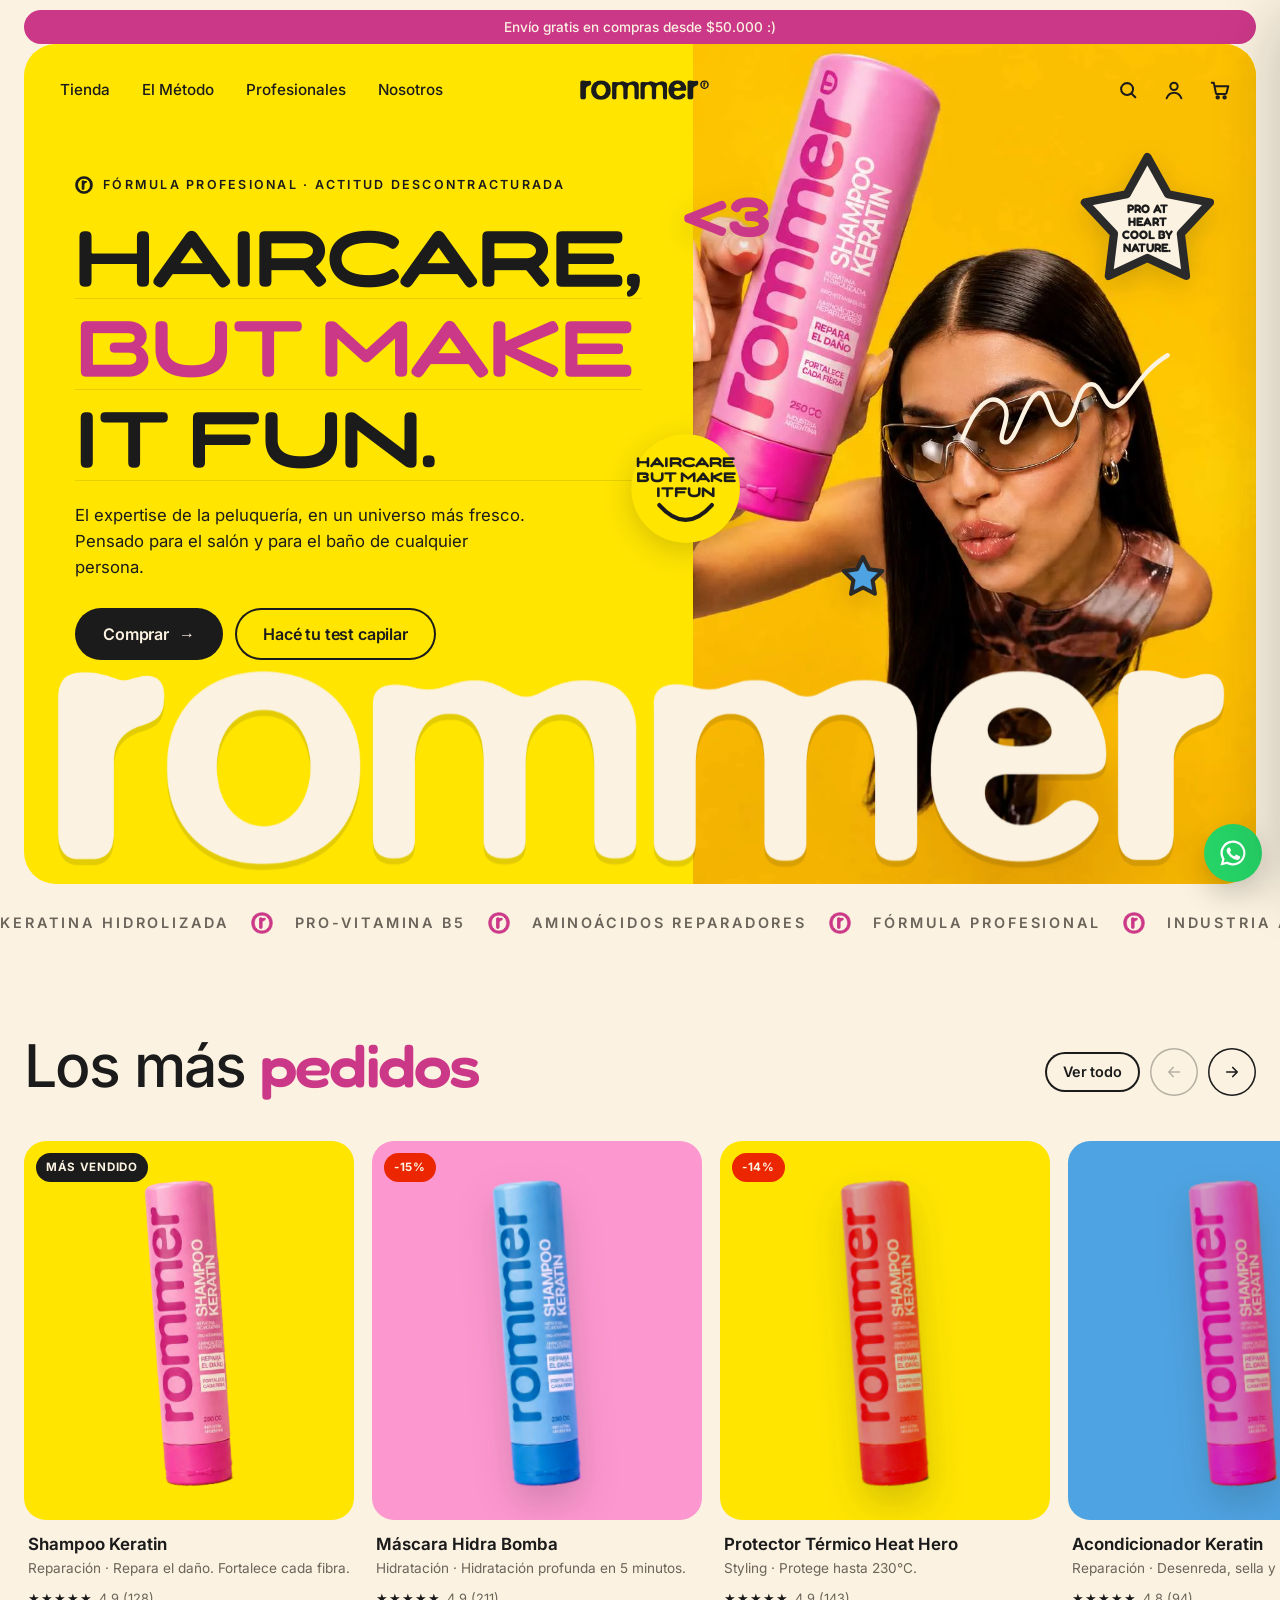
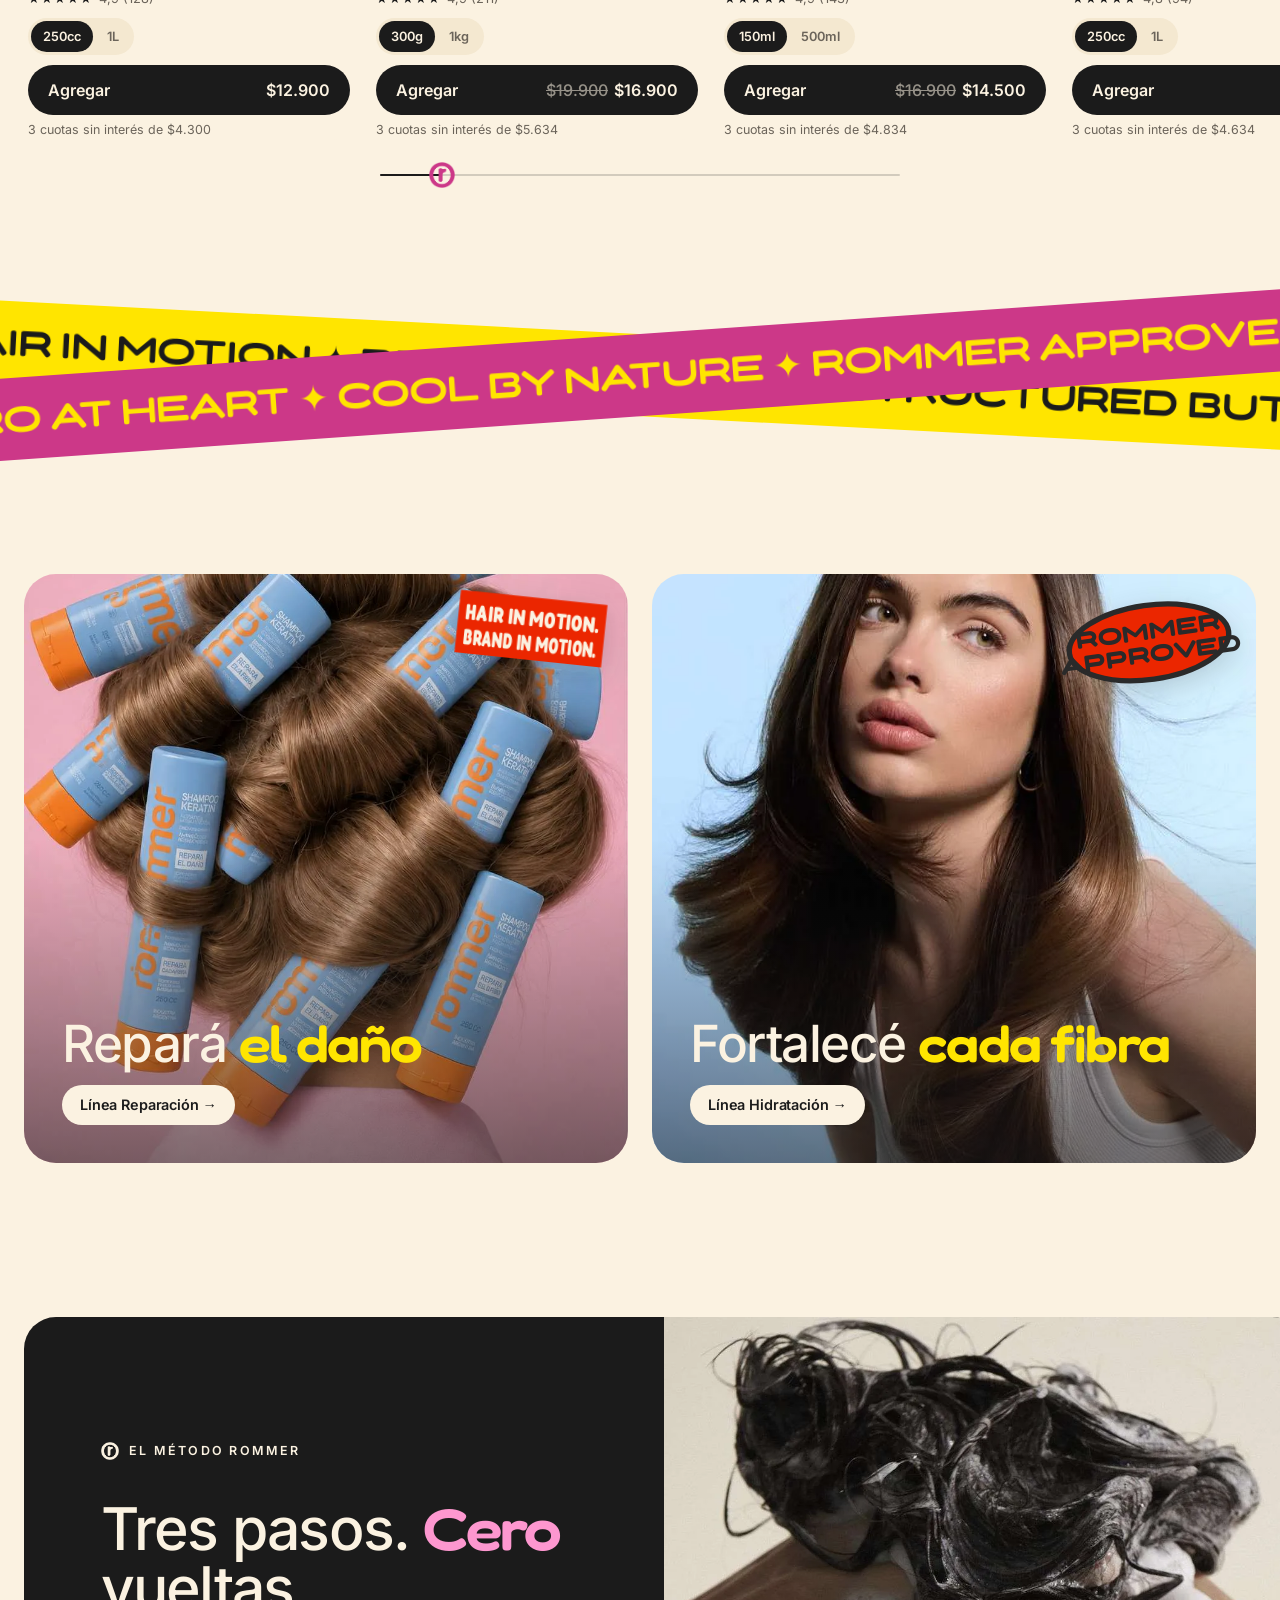
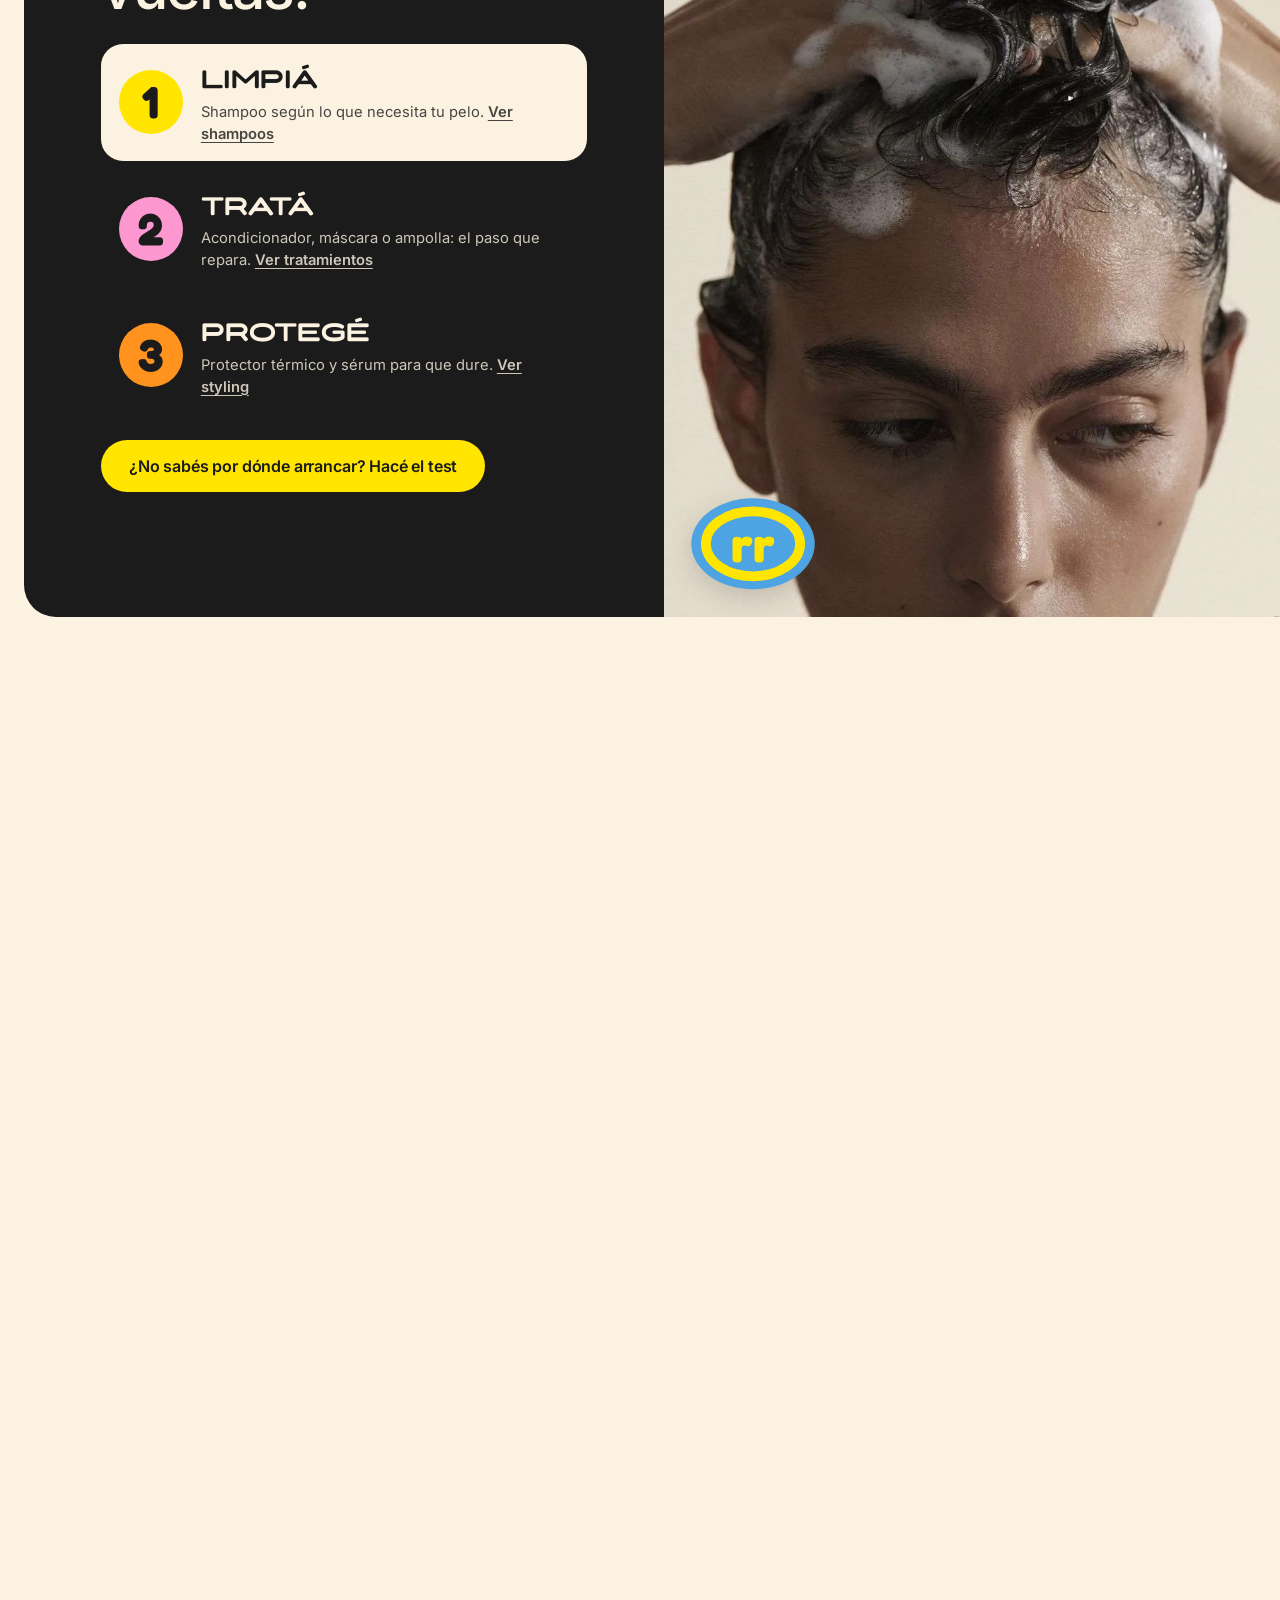
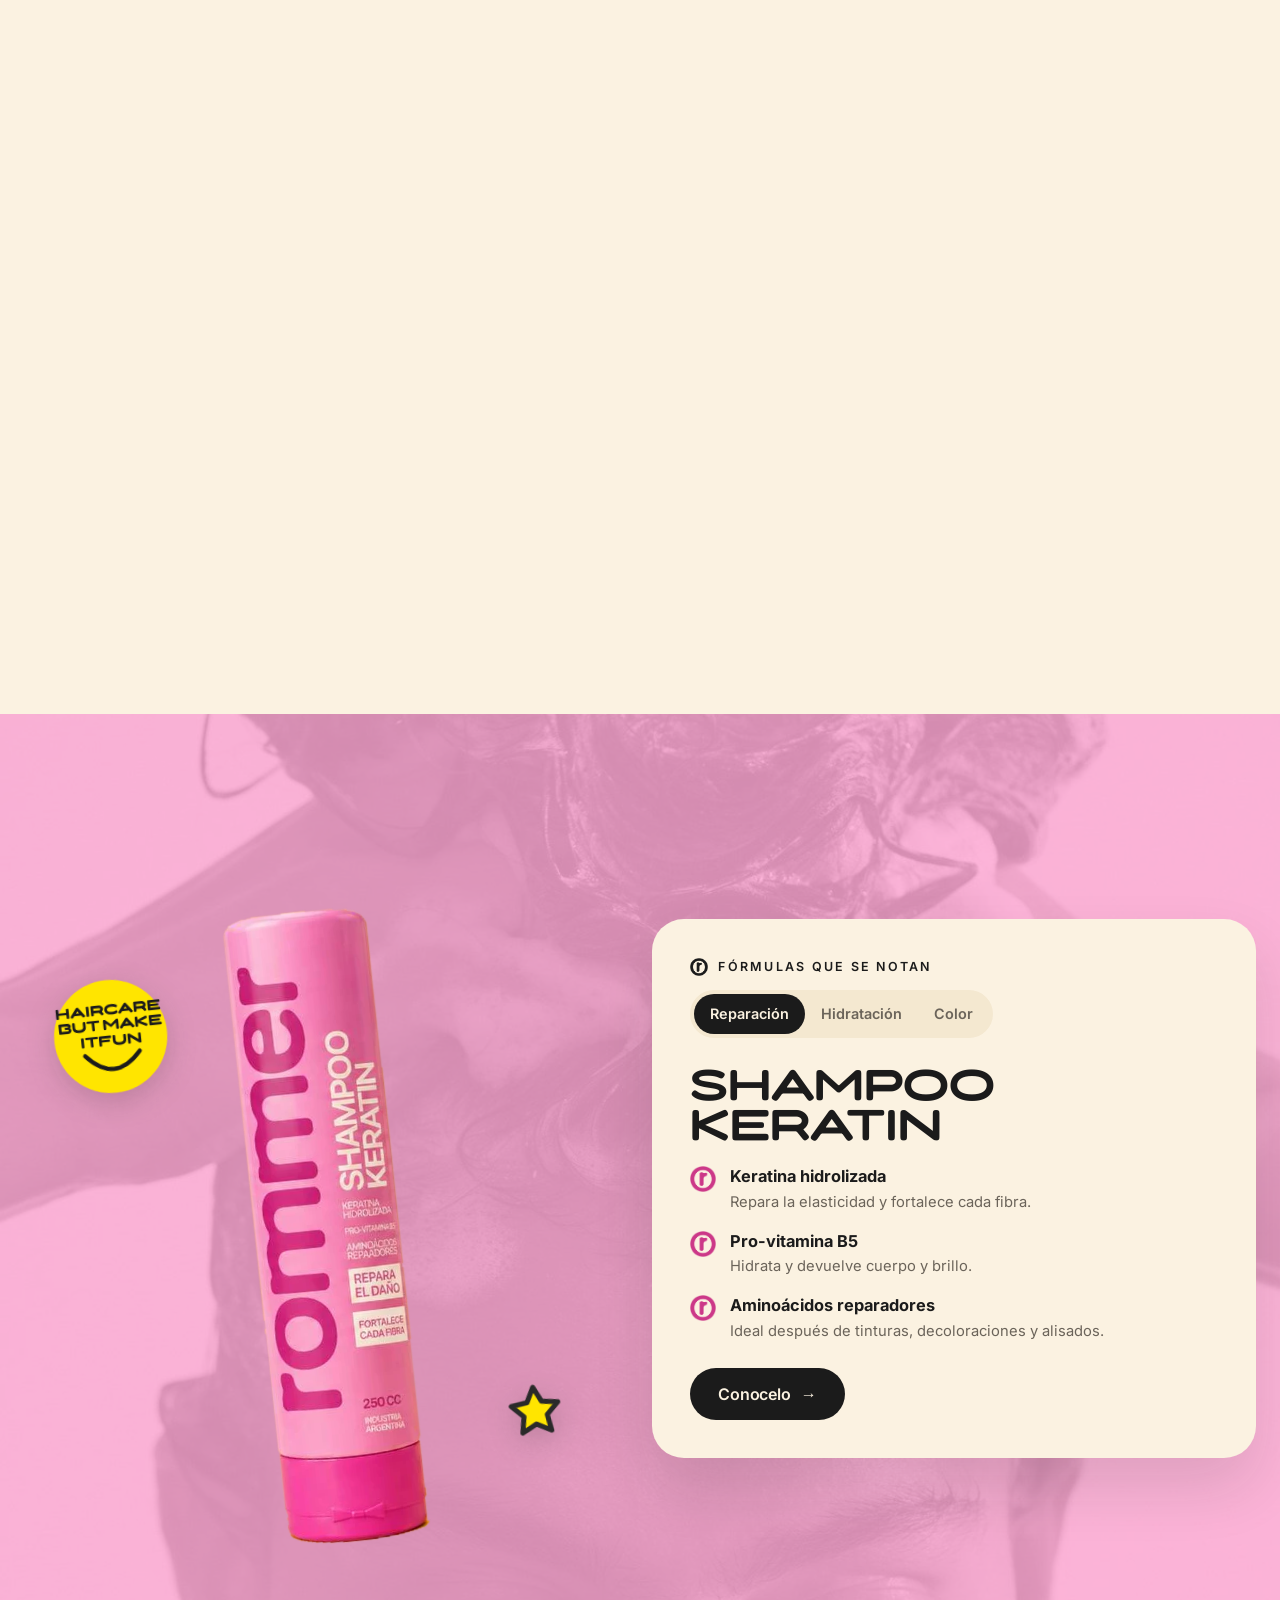
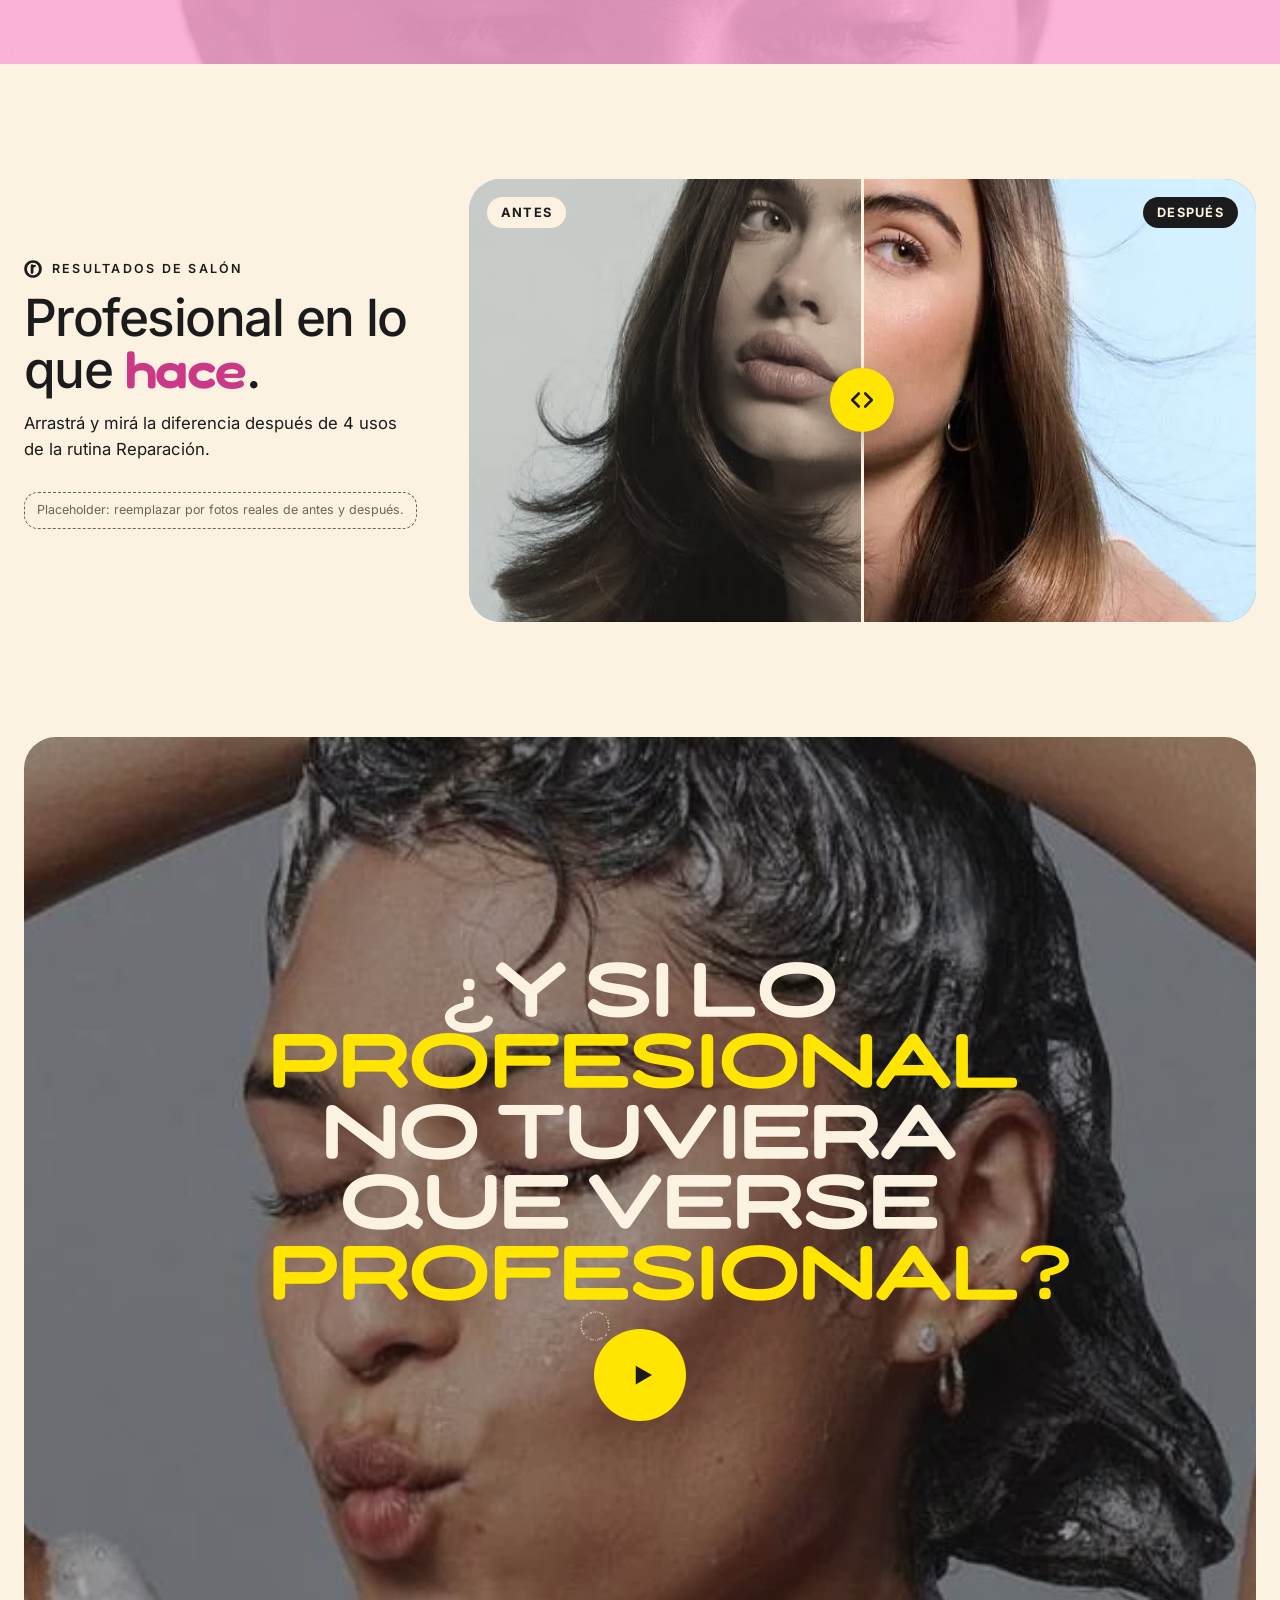
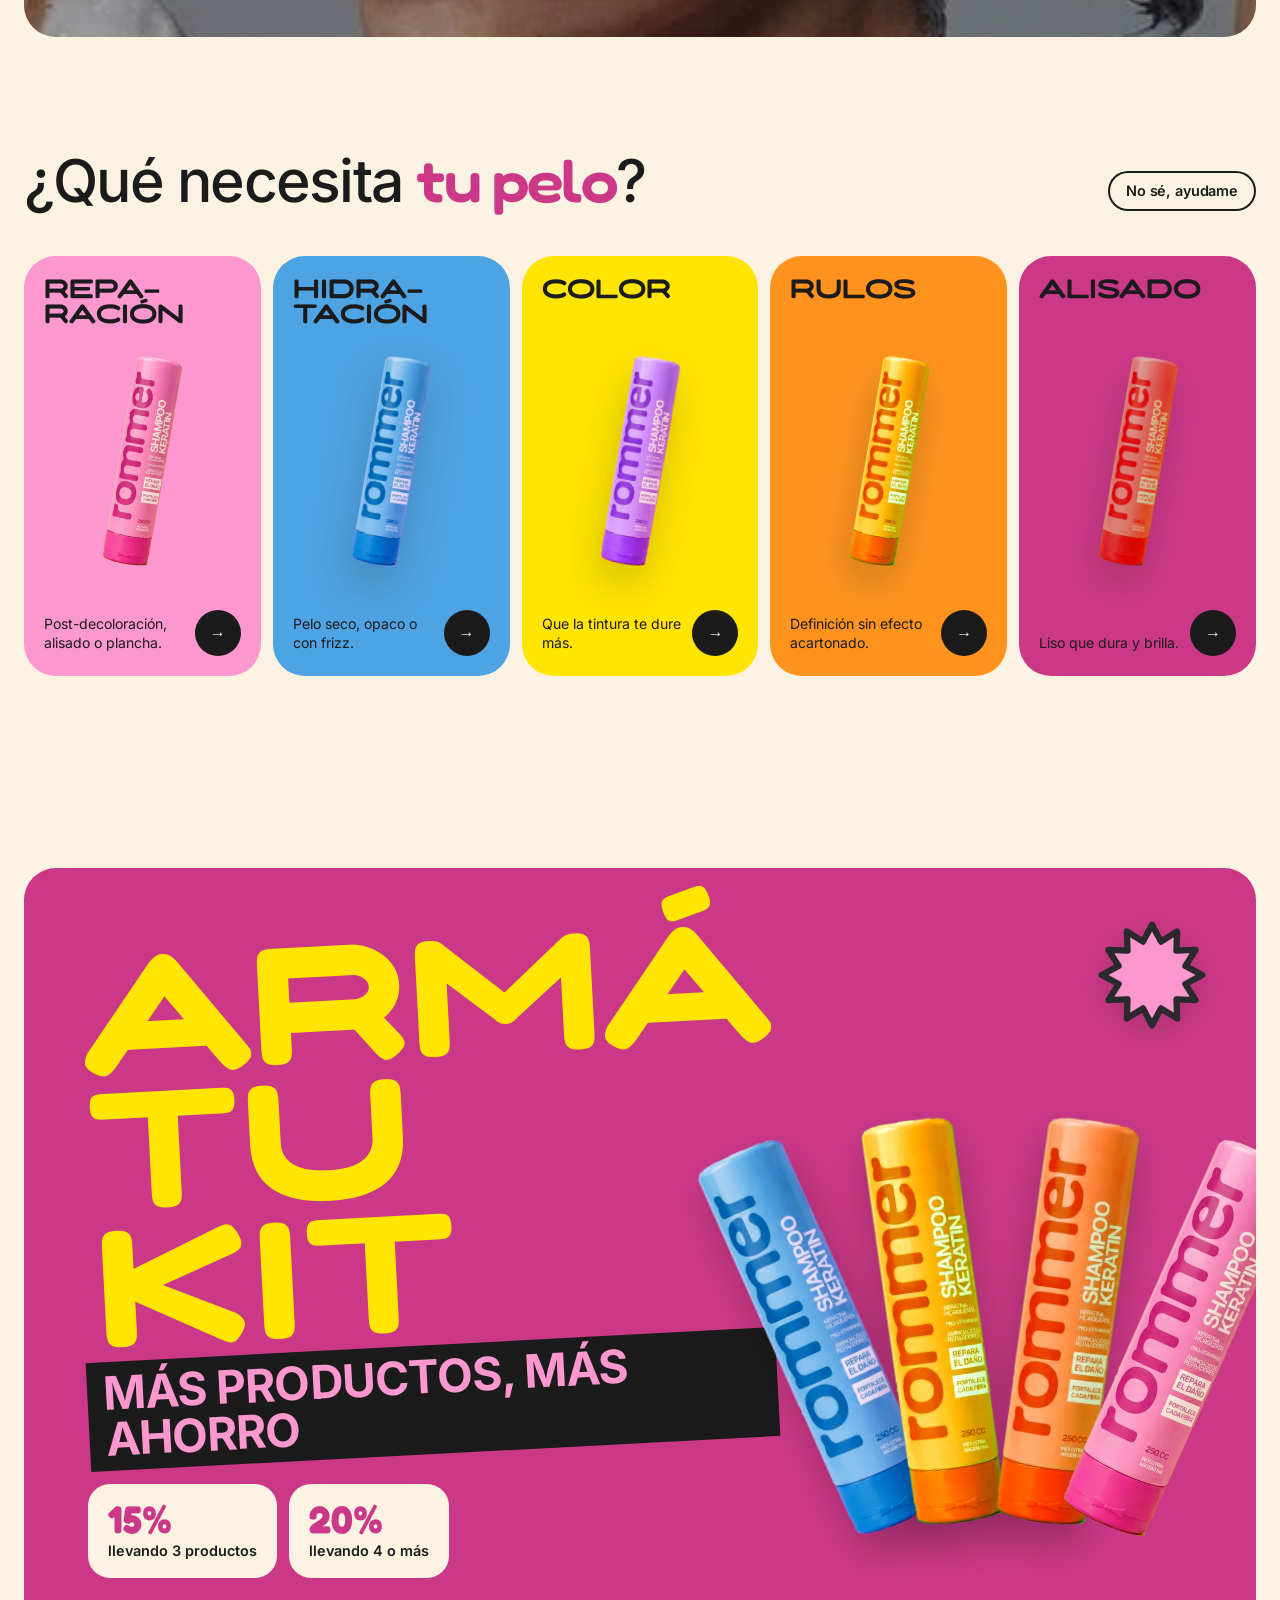
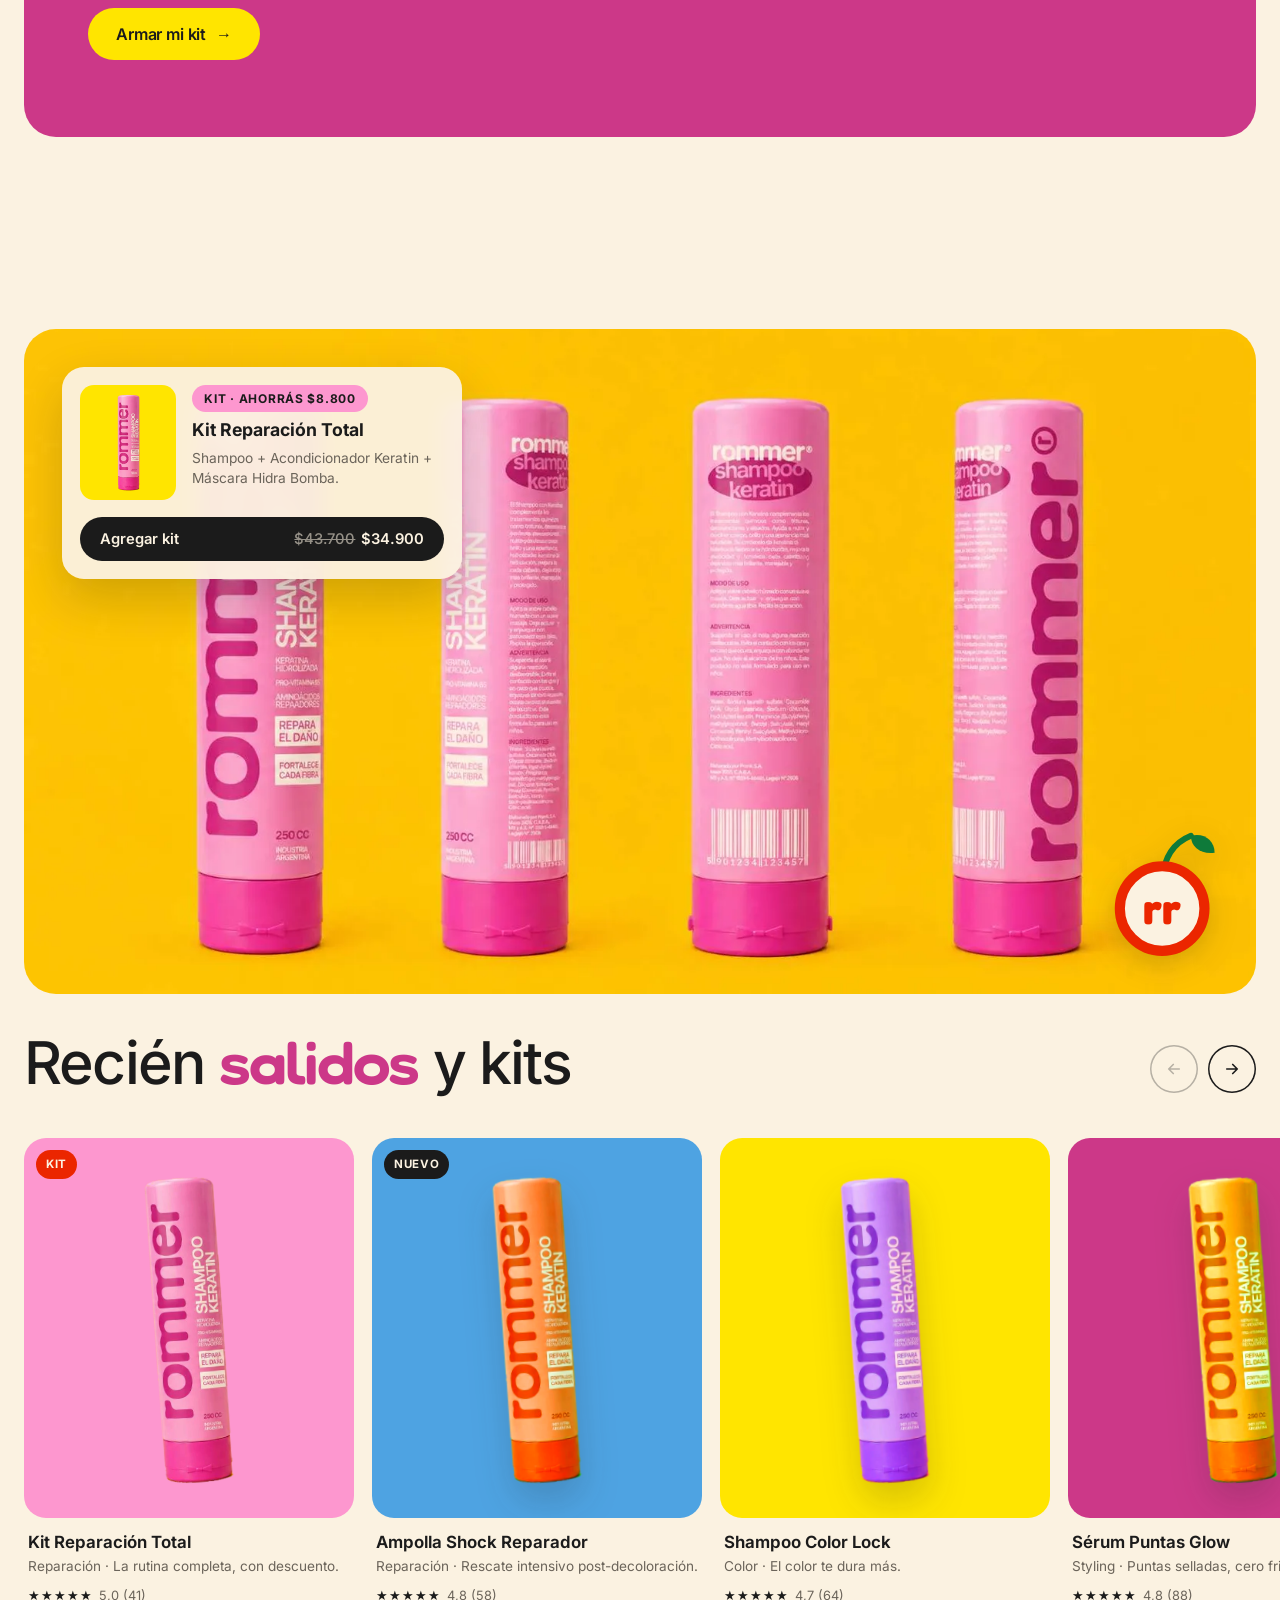
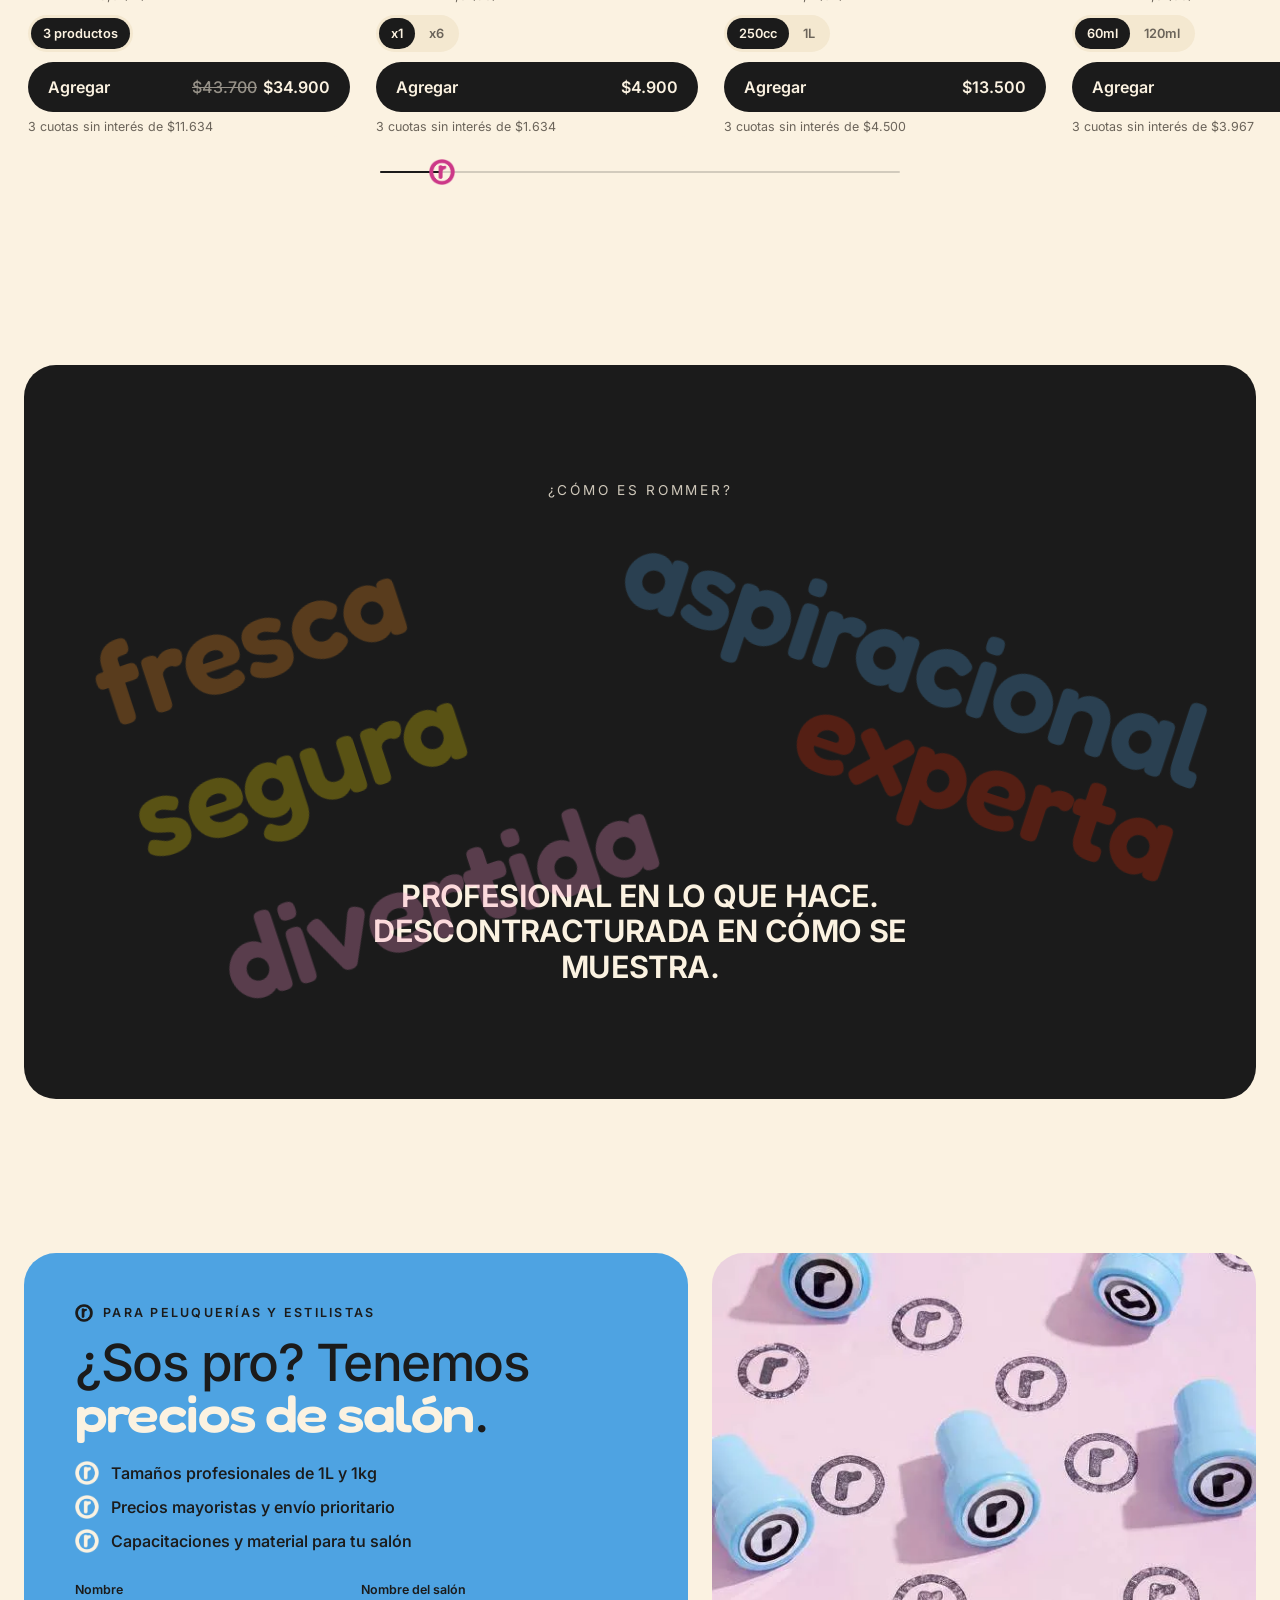
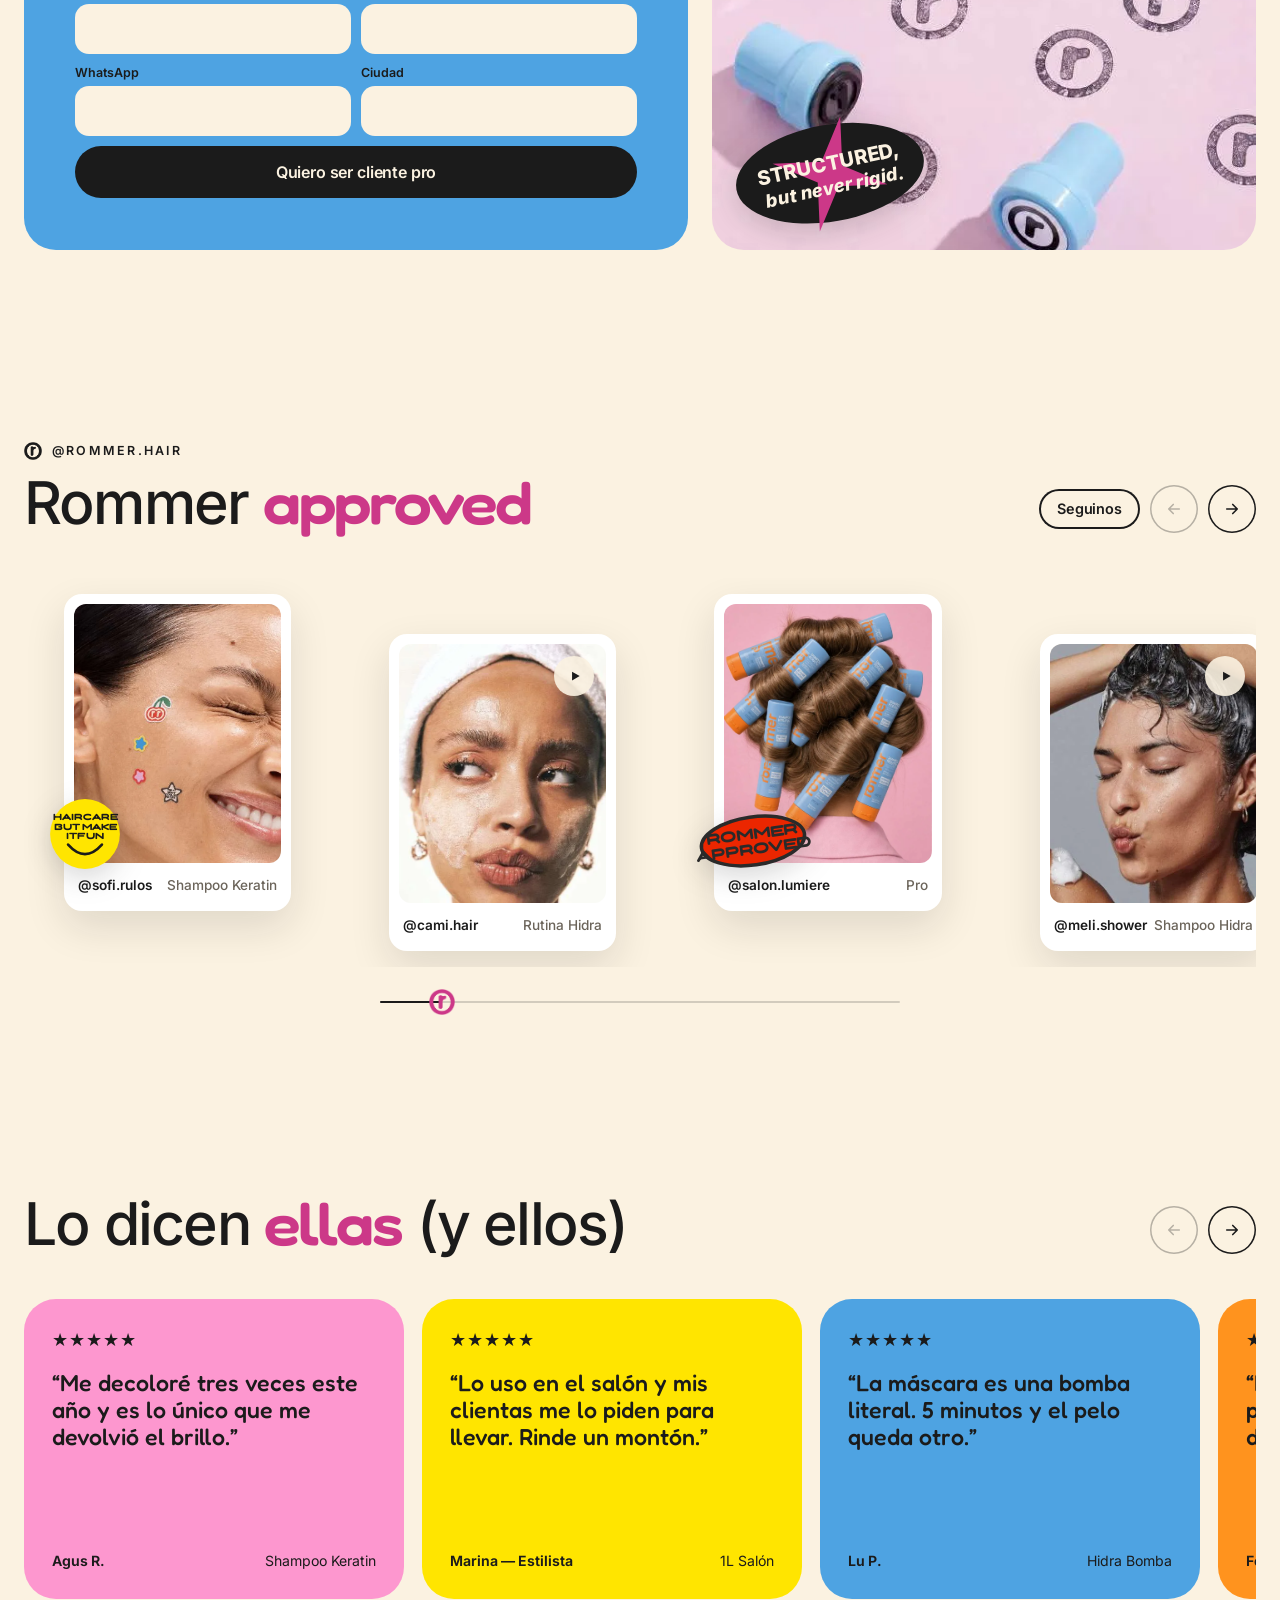
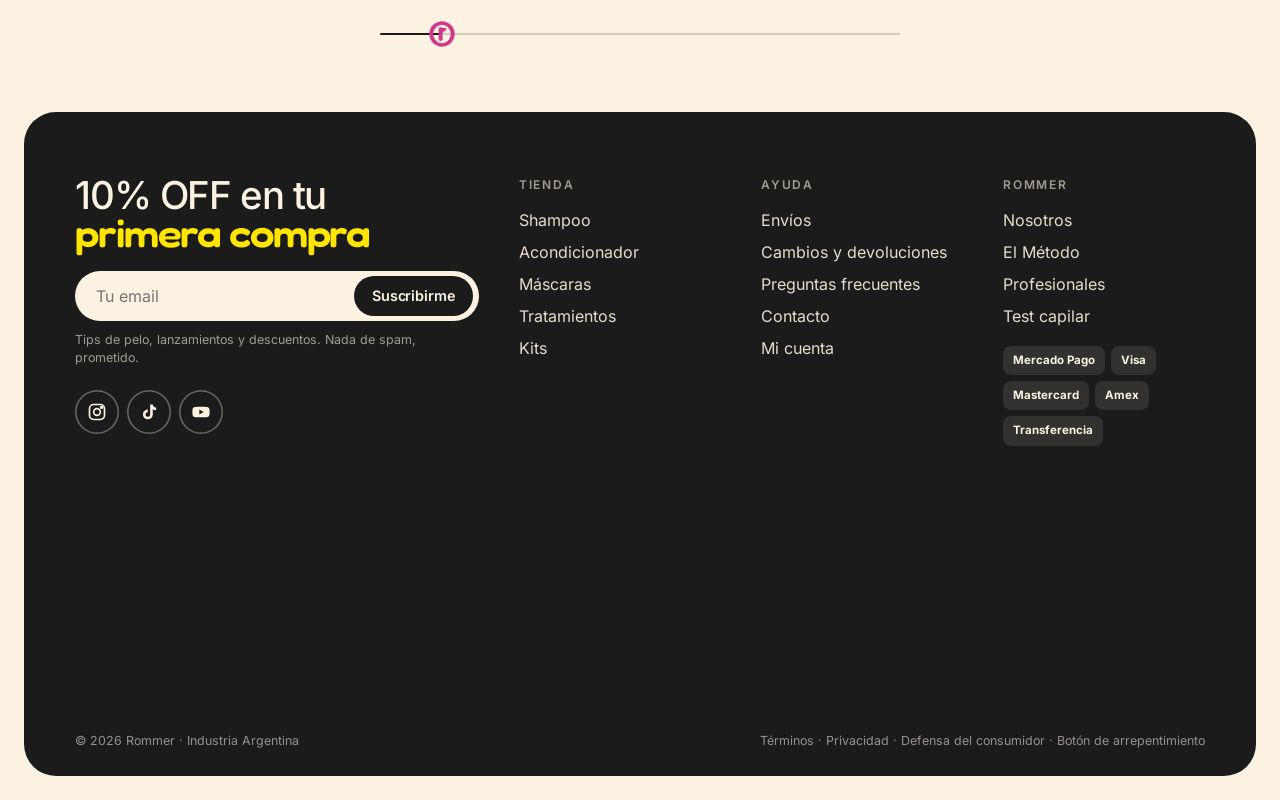
==== commit be0f7b16: "Add files via upload" ====
--- a/index.html
+++ b/index.html
@@ -5,6 +5,7 @@
 <meta name="viewport" content="width=device-width, initial-scale=1">
 <title>Rommer — Cuidado capilar, pero con onda</title>
 <meta name="description" content="Rommer: fórmula profesional, actitud descontracturada. Shampoo, acondicionador, máscaras y tratamientos para usar en casa o en el salón.">
+<link rel="preload" href="assets/fonts/blur-medium.woff2" as="font" type="font/woff2" crossorigin>
 <link rel="preload" href="assets/fonts/fredoka-latin-standard-normal.woff2" as="font" type="font/woff2" crossorigin>
 <link rel="preload" href="assets/fonts/inter-latin-wght-normal.woff2" as="font" type="font/woff2" crossorigin>
 <link rel="stylesheet" href="vendor/swiper-bundle.min.css">
